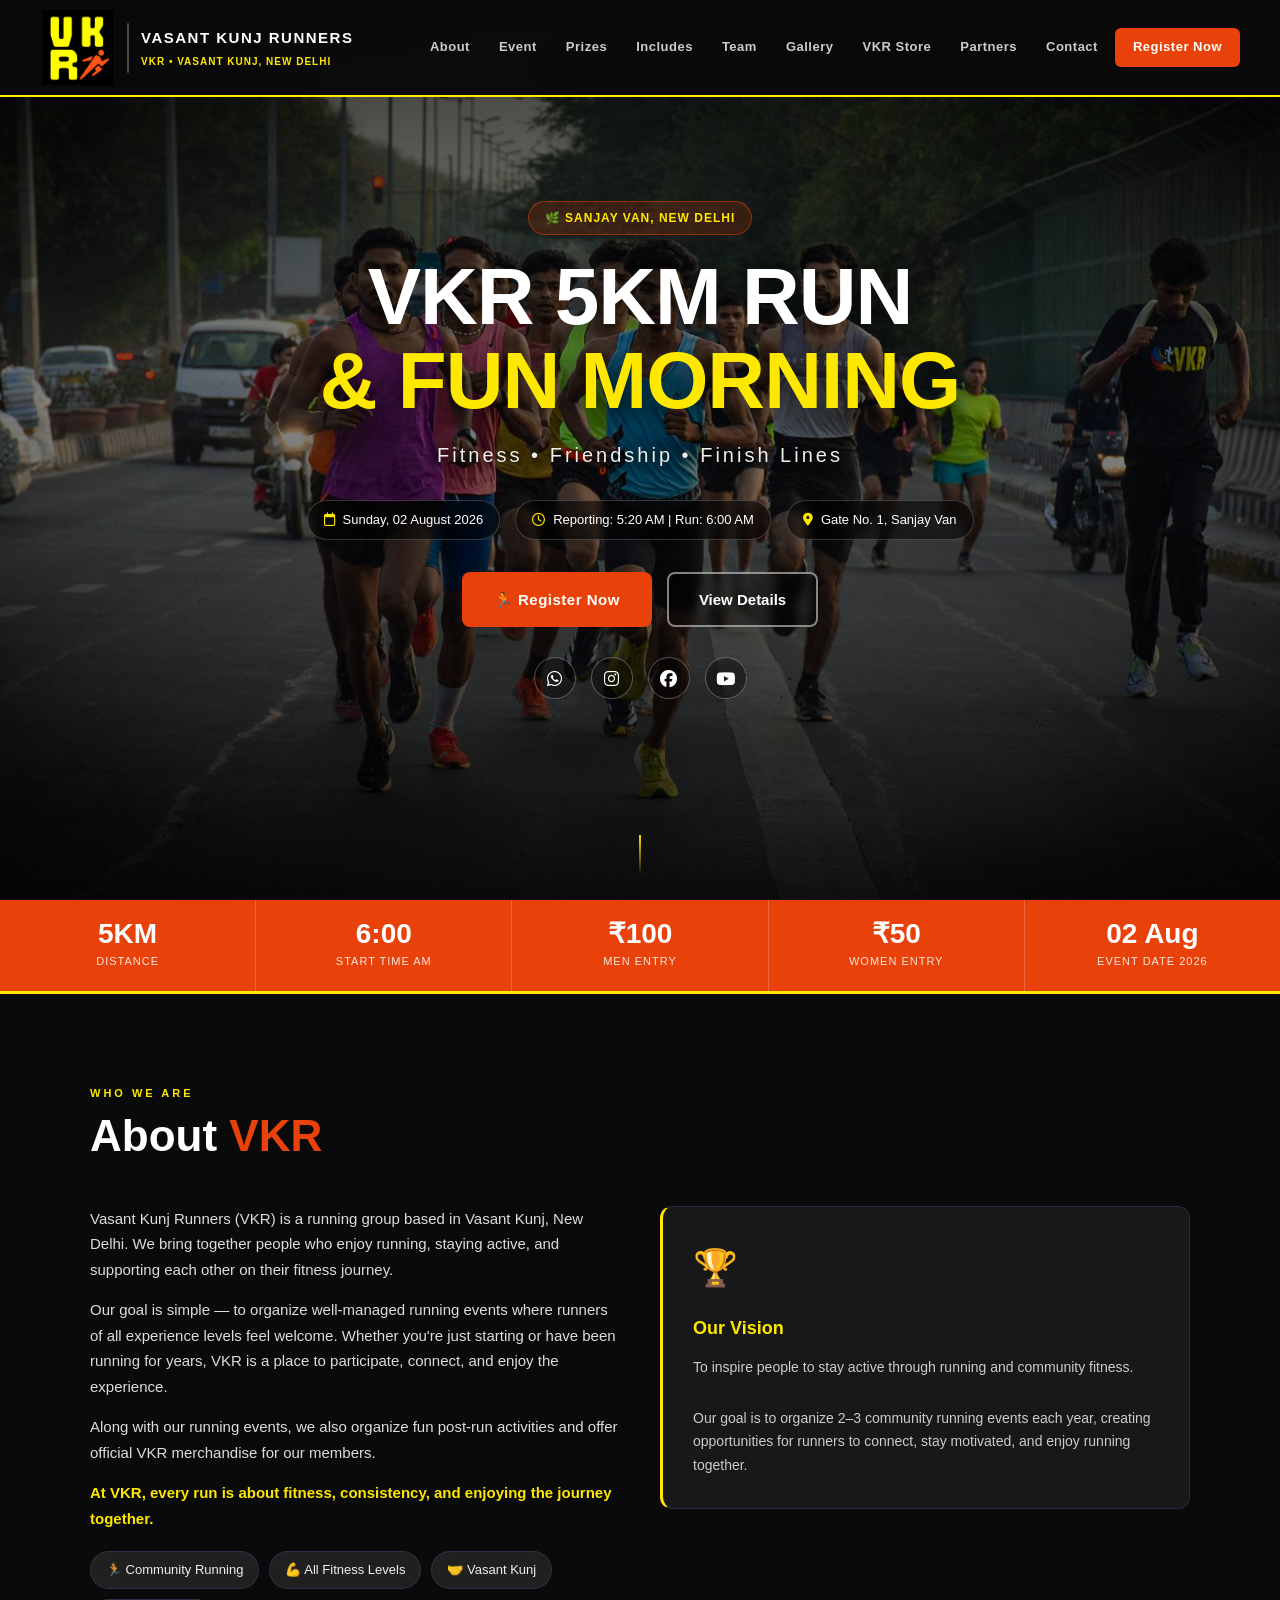
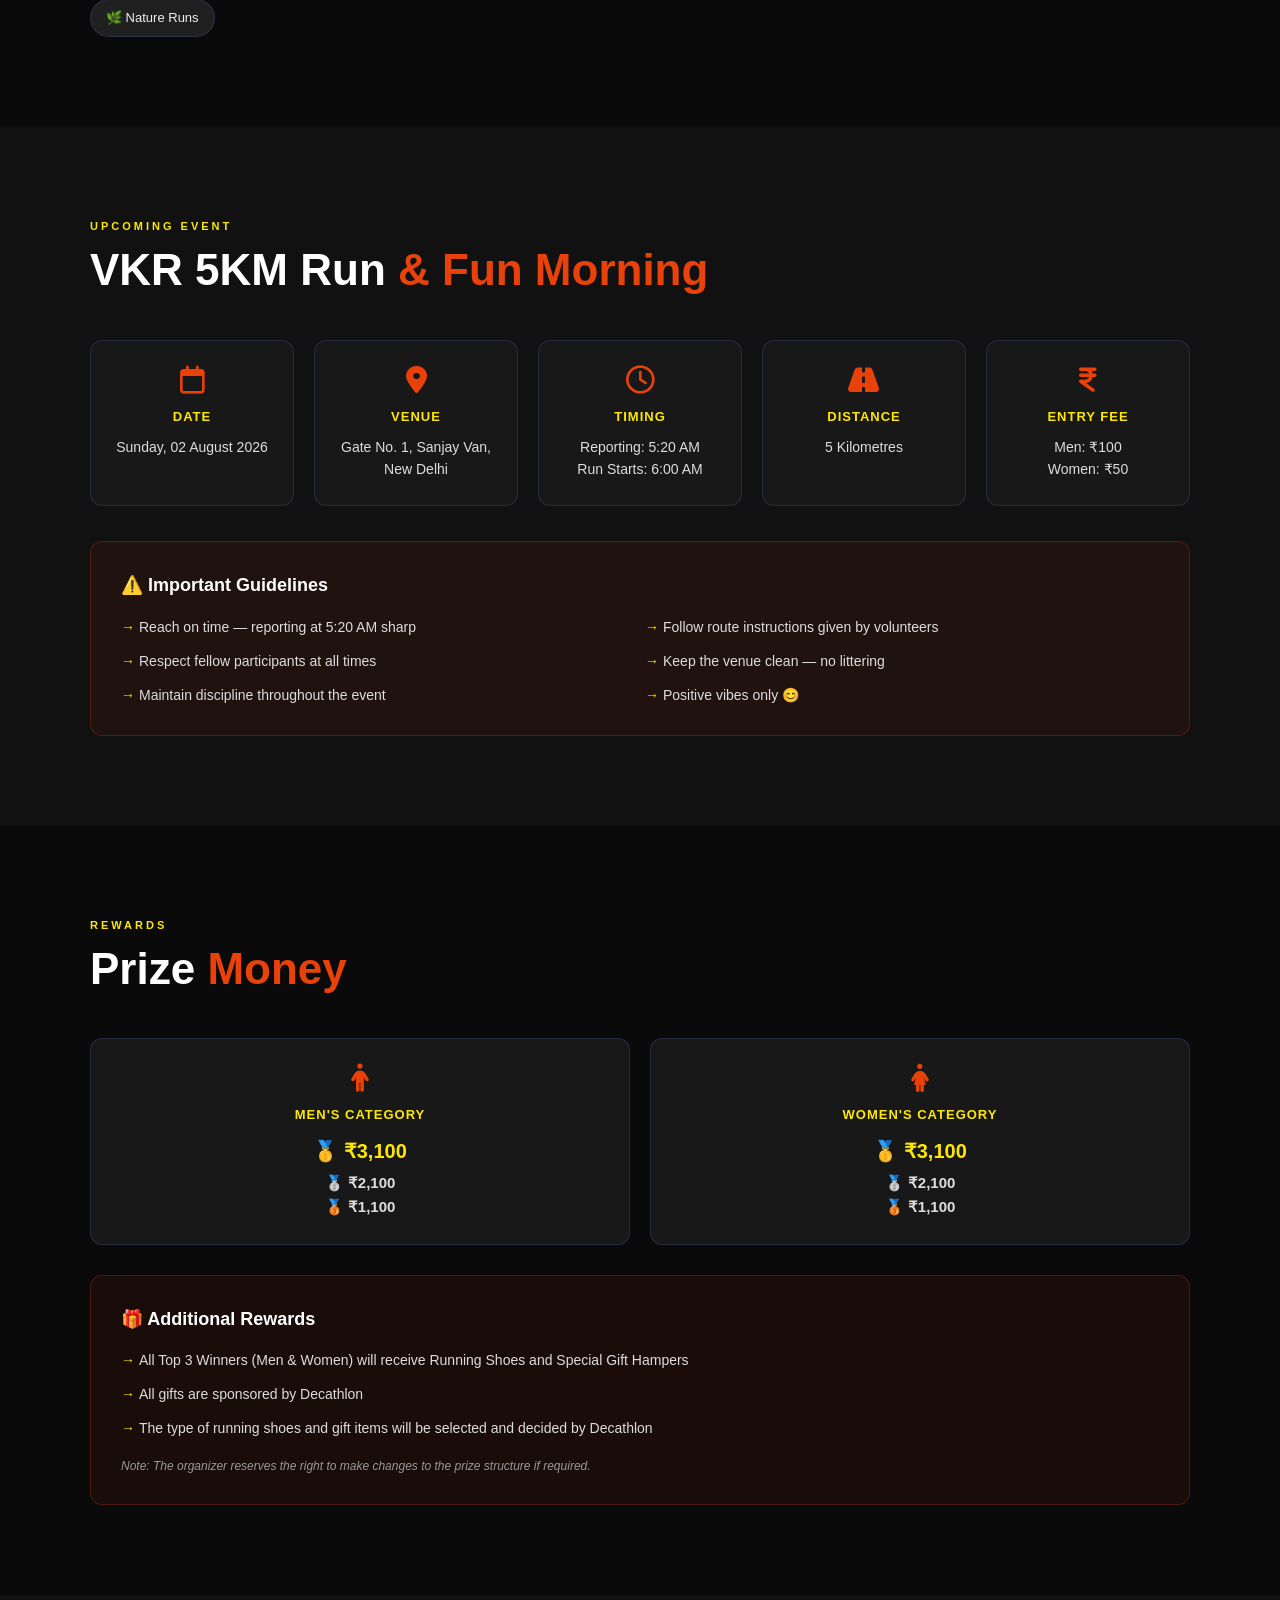
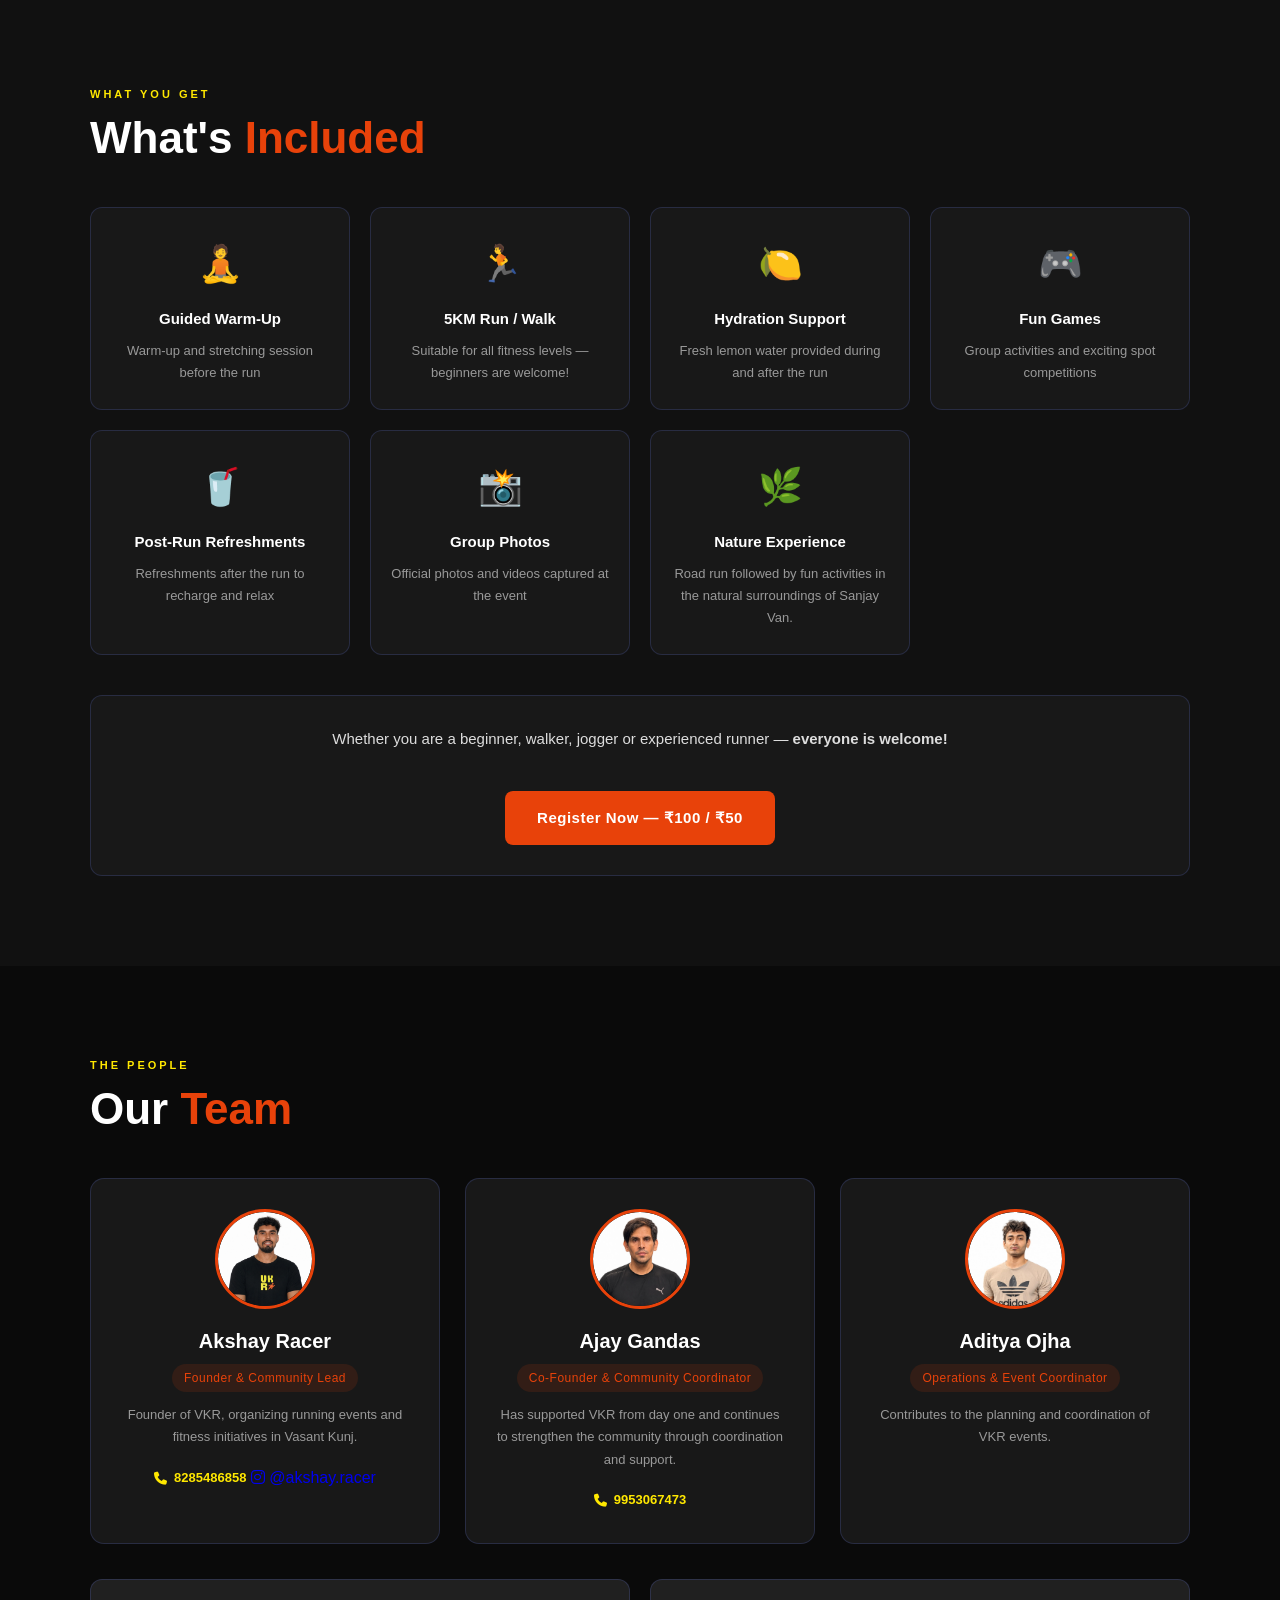
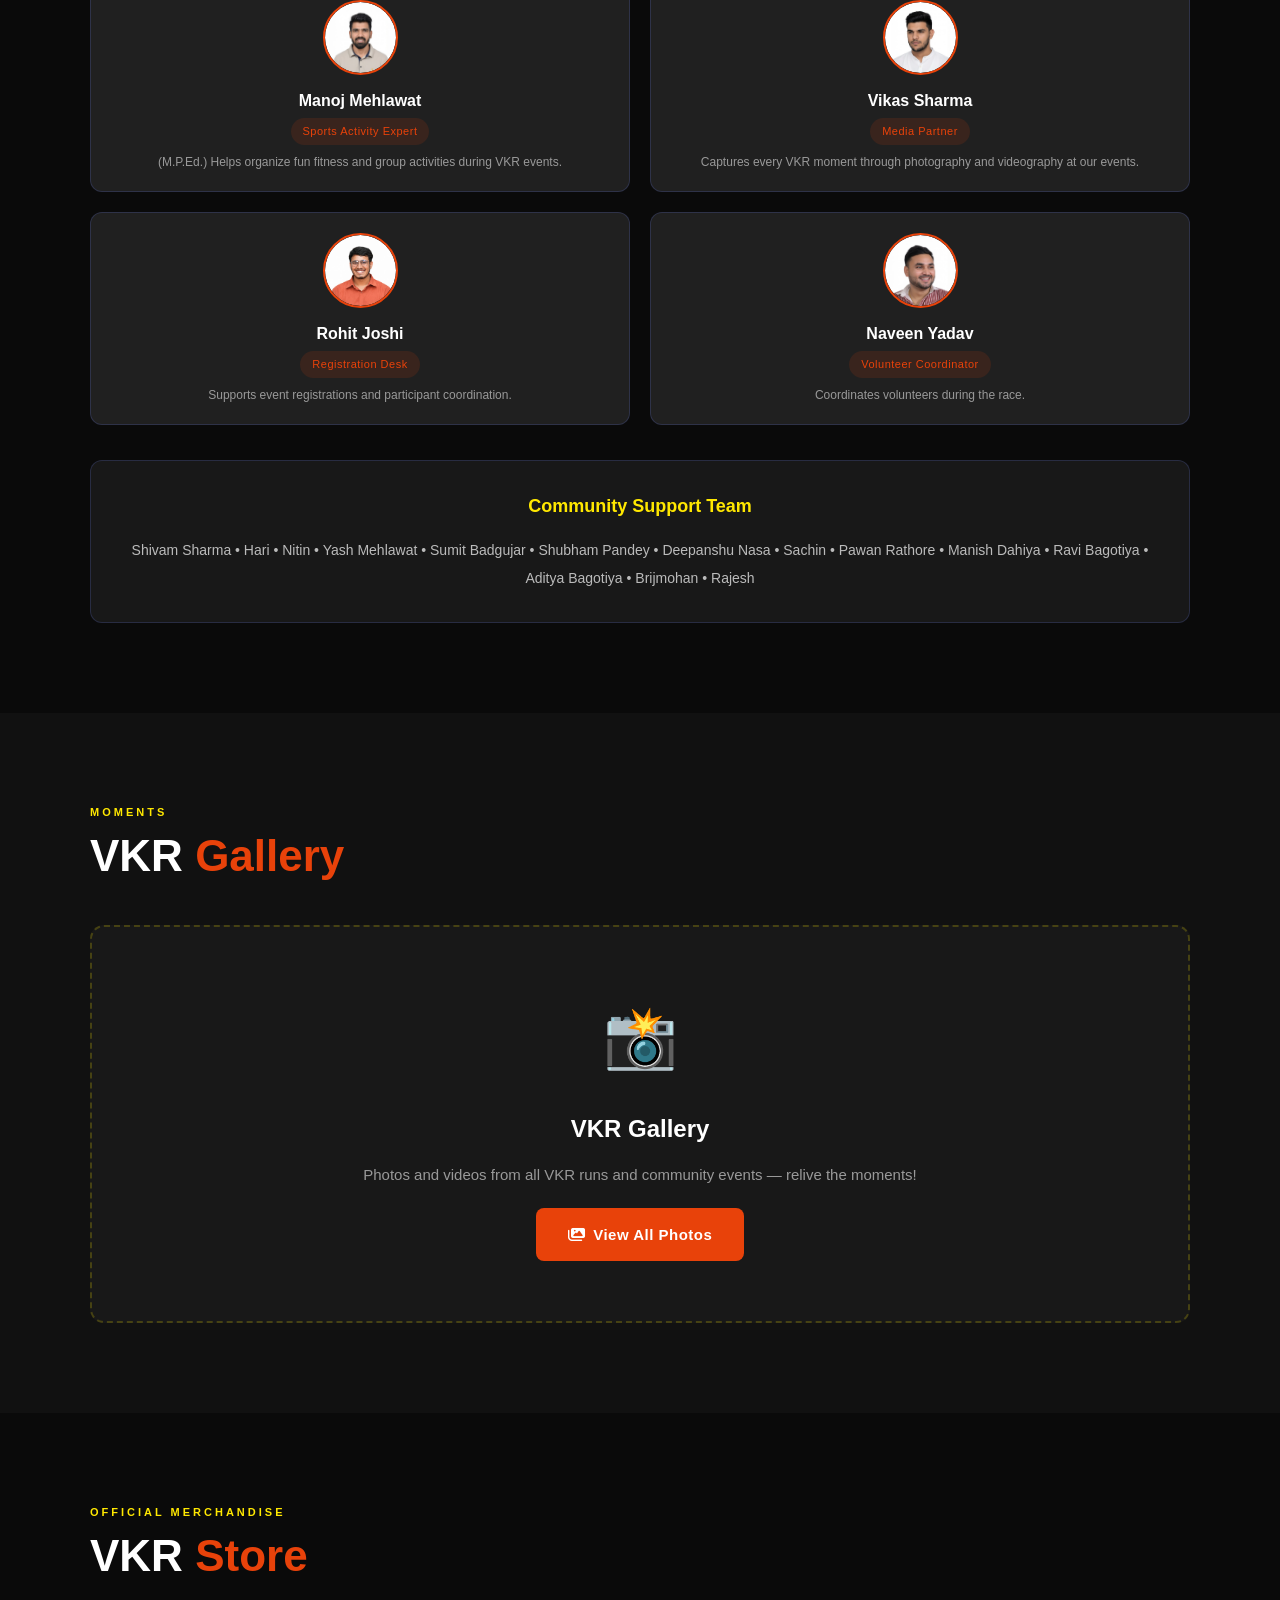
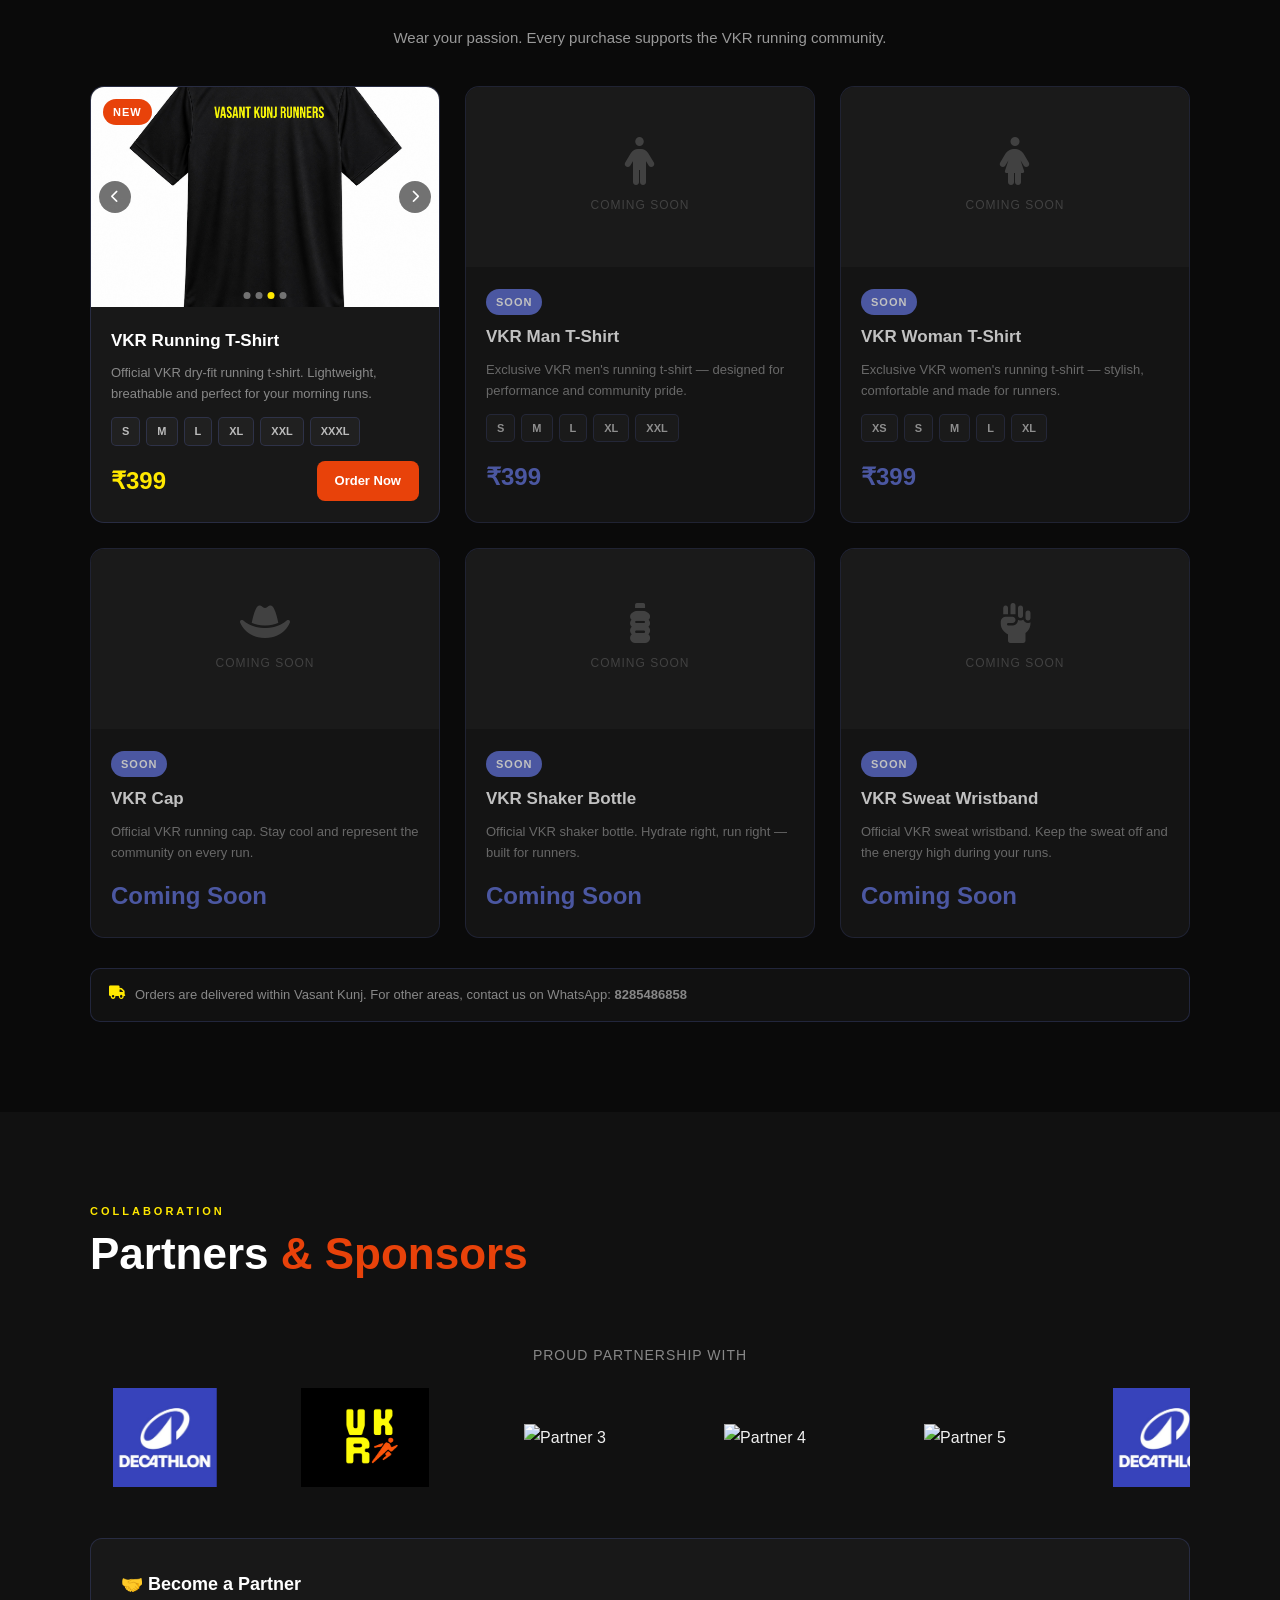
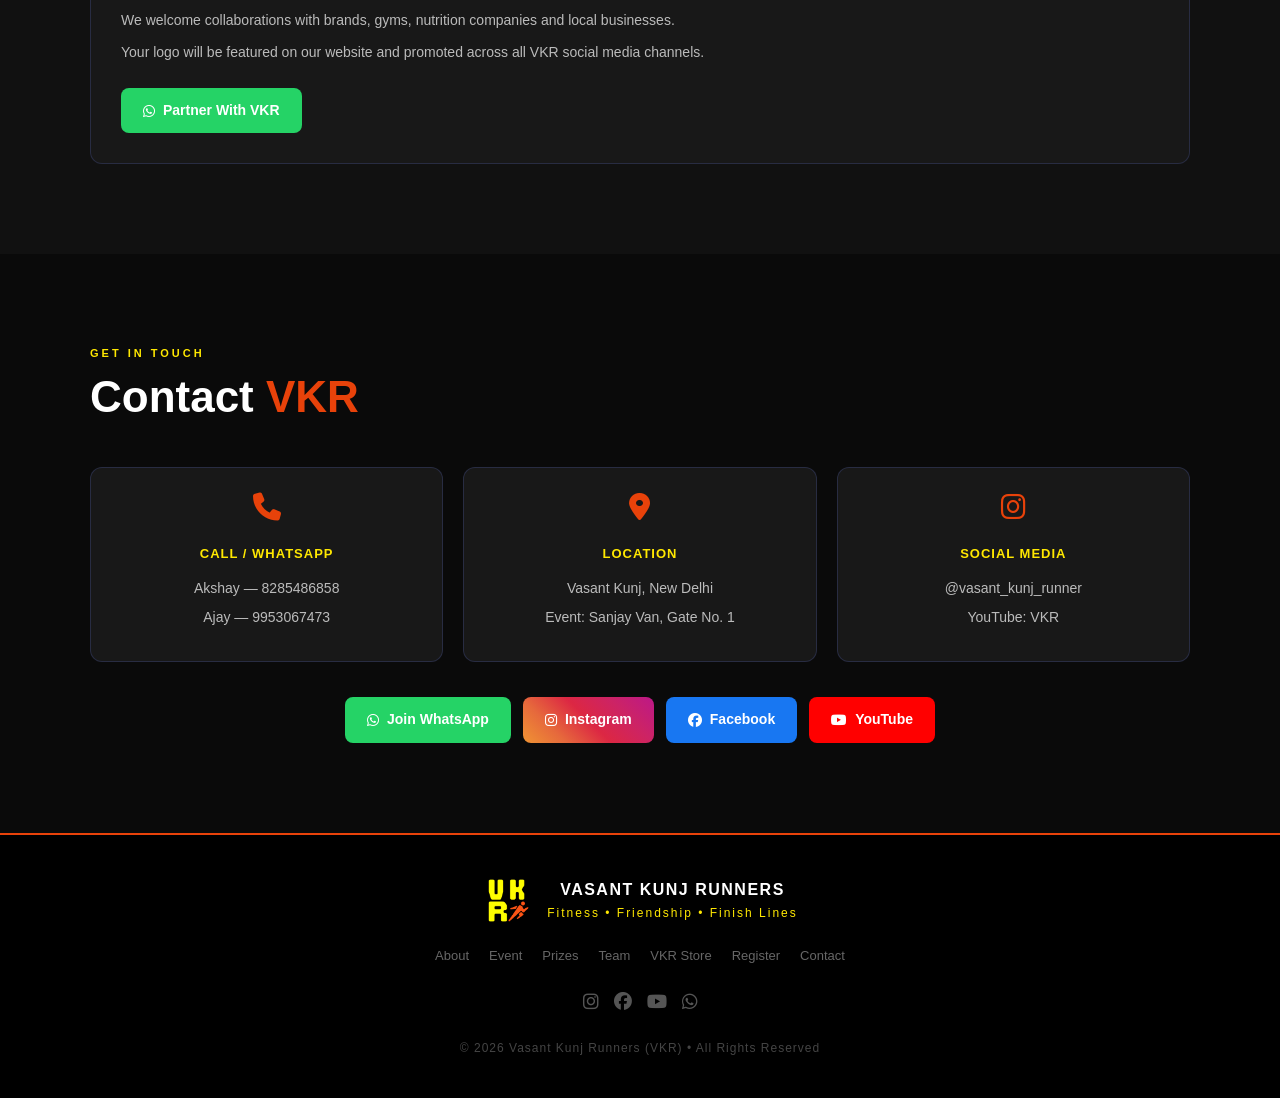
==== index.html @ 4595d57d "Update index.html" ====
<!DOCTYPE html>
<html lang="en">
<head>
<meta charset="UTF-8">
  <meta name="google-site-verification" content="yqXJyx6iaTwusfSPq1sBlTRHW33y-kqVj2RmZ6FhGtM" />
<link rel="icon" href="favicon.ico" type="image/x-icon">
<link rel="shortcut icon" href="favicon.ico" type="image/x-icon">
  <meta name="viewport" content="width=device-width, initial-scale=1.0">
<title>Vasant Kunj Runners — VKR 5K Run & Fun Morning</title>
<link rel="stylesheet" href="style.css">
<link rel="stylesheet" href="https://cdnjs.cloudflare.com/ajax/libs/font-awesome/6.5.1/css/all.min.css">
</head>
<body>

<header id="header">
  <div class="logo-section">
    <img src="vkr_logo.png" alt="VKR Logo">
    <div class="logo-divider"></div><div class="logo-text">
      <span class="logo-main">VASANT KUNJ RUNNERS</span>
      <span class="logo-sub">VKR • VASANT KUNJ, NEW DELHI</span>
    </div>
  </div>
  <nav id="mainNav">
    <a href="#about">About</a>
    <a href="#event">Event</a>
    <a href="#prizes">Prizes</a>
    <a href="#includes">Includes</a>
    <a href="#team">Team</a>
    <a href="#gallery">Gallery</a>
    <a href="#store">VKR Store</a>
    <a href="#partners">Partners</a>
    <a href="#contact">Contact</a>
    <a href="register.html" class="nav-cta">Register Now</a>
  </nav>
  <div class="header-right">
    <a href="#store" class="store-icon-btn" title="VKR Store"><i class="fa-solid fa-bag-shopping"></i></a>
    <button class="hamburger" onclick="toggleMenu()" aria-label="Menu">
      <span></span><span></span><span></span>
    </button>
  </div>
</header>

<section class="hero">
  <div class="hero-slides">
    <div class="slide active" style="background-image:url('banner1.jpg')"></div>
    <div class="slide" style="background-image:url('banner2.jpg')"></div>
    <div class="slide" style="background-image:url('banner3.jpg')"></div>
    <div class="slide" style="background-image:url('banner4.jpg')"></div>
    <div class="slide" style="background-image:url('banner5.jpg')"></div>
    <div class="slide" style="background-image:url('banner6.jpg')"></div>
    <div class="slide" style="background-image:url('banner7.jpg')"></div>
    <div class="slide" style="background-image:url('banner8.jpg')"></div>
    <div class="slide" style="background-image:url('banner9.jpg')"></div>
    <div class="slide" style="background-image:url('banner10.jpg')"></div>
  </div>
  <div class="hero-overlay"></div>
  <div class="hero-content">
    <div class="hero-badge">🌿 SANJAY VAN, NEW DELHI</div>
    <h1>VKR 5KM RUN<br><span class="hero-accent">&amp; FUN MORNING</span></h1>
    <p class="hero-tagline">Fitness &bull; Friendship &bull; Finish Lines</p>
    <div class="hero-meta">
      <div class="meta-item"><i class="fa-regular fa-calendar"></i> Sunday, 02 August 2026</div>
      <div class="meta-item"><i class="fa-regular fa-clock"></i> Reporting: 5:20 AM | Run: 6:00 AM</div>
      <div class="meta-item"><i class="fa-solid fa-location-dot"></i> Gate No. 1, Sanjay Van</div>
    </div>
    <div class="hero-actions">
      <a href="register.html" class="btn-primary">🏃 Register Now</a>
      <a href="#event" class="btn-outline">View Details</a>
    </div>
    <div class="hero-socials">
      <a href="https://chat.whatsapp.com/BrPnQoCk3TuAJwou2jRXqJ" target="_blank"><i class="fa-brands fa-whatsapp"></i></a>
      <a href="https://www.instagram.com/vasant_kunj_runner" target="_blank"><i class="fa-brands fa-instagram"></i></a>
      <a href="https://www.facebook.com/share/1Pc8AXGDj5/" target="_blank"><i class="fa-brands fa-facebook"></i></a>
      <a href="https://youtube.com/@vasantkunjrunnervkr" target="_blank"><i class="fa-brands fa-youtube"></i></a>
    </div>
  </div>
  <div class="hero-scroll"><span></span></div>
</section>

<section class="stats-bar">
  <div class="stat"><span class="stat-num">5KM</span><span class="stat-label">Distance</span></div>
  <div class="stat"><span class="stat-num">6:00</span><span class="stat-label">Start Time AM</span></div>
  <div class="stat"><span class="stat-num">₹100</span><span class="stat-label">Men Entry</span></div>
  <div class="stat"><span class="stat-num">₹50</span><span class="stat-label">Women Entry</span></div>
  <div class="stat"><span class="stat-num">02 Aug</span><span class="stat-label">Event Date 2026</span></div>
</section>

<section id="about" class="section">
  <div class="section-inner">
    <div class="section-label">WHO WE ARE</div>
    <h2 class="section-title">About <span class="red">VKR</span></h2>
    <div class="about-grid">
      <div class="about-text">
        <p>Vasant Kunj Runners (VKR) is a running group based in Vasant Kunj, New Delhi. We bring together people who enjoy running, staying active, and supporting each other on their fitness journey.</p>
        <p>Our goal is simple — to organize well-managed running events where runners of all experience levels feel welcome. Whether you're just starting or have been running for years, VKR is a place to participate, connect, and enjoy the experience.</p>
        <p>Along with our running events, we also organize fun post-run activities and offer official VKR merchandise for our members.</p>
        <p><strong style="color:var(--yellow)">At VKR, every run is about fitness, consistency, and enjoying the journey together.</strong></p>
        <div class="about-tags">
          <span>🏃 Community Running</span>
          <span>💪 All Fitness Levels</span>
          <span>🤝 Vasant Kunj</span>
          <span>🌿 Nature Runs</span>
        </div>
      </div>
      <div class="about-card">
        <div class="about-card-icon">🏆</div>
        <h3>Our Vision</h3>
        <p>To inspire people to stay active through running and community fitness.</p>
        <br>
        <p>Our goal is to organize 2–3 community running events each year, creating opportunities for runners to connect, stay motivated, and enjoy running together.</p>
      </div>
    </div>
  </div>
</section>

<section id="event" class="section section-dark">
  <div class="section-inner">
    <div class="section-label">UPCOMING EVENT</div>
    <h2 class="section-title">VKR 5KM Run <span class="red">&amp; Fun Morning</span></h2>
    <div class="event-grid">
      <div class="event-detail-card"><i class="fa-regular fa-calendar red-icon"></i><h4>Date</h4><p>Sunday, 02 August 2026</p></div>
      <div class="event-detail-card"><i class="fa-solid fa-location-dot red-icon"></i><h4>Venue</h4><p>Gate No. 1, Sanjay Van, New Delhi</p></div>
      <div class="event-detail-card"><i class="fa-regular fa-clock red-icon"></i><h4>Timing</h4><p>Reporting: 5:20 AM<br>Run Starts: 6:00 AM</p></div>
      <div class="event-detail-card"><i class="fa-solid fa-road red-icon"></i><h4>Distance</h4><p>5 Kilometres</p></div>
      <div class="event-detail-card"><i class="fa-solid fa-indian-rupee-sign red-icon"></i><h4>Entry Fee</h4><p>Men: ₹100<br>Women: ₹50</p></div>
    </div>
    <div class="guidelines-box">
      <h3>⚠️ Important Guidelines</h3>
      <ul>
        <li>Reach on time — reporting at 5:20 AM sharp</li>
        <li>Follow route instructions given by volunteers</li>
        <li>Respect fellow participants at all times</li>
        <li>Keep the venue clean — no littering</li>
        <li>Maintain discipline throughout the event</li>
        <li>Positive vibes only 😊</li>
      </ul>
    </div>
  </div>
</section>

<!-- PRIZE MONEY -->
<section id="prizes" class="section">
  <div class="section-inner">
    <div class="section-label">REWARDS</div>
    <h2 class="section-title">Prize <span class="red">Money</span></h2>

    <div class="event-grid" style="grid-template-columns:1fr 1fr;margin-bottom:30px;">
      <div class="event-detail-card">
        <i class="fa-solid fa-person red-icon"></i>
        <h4>Men's Category</h4>
        <p style="font-size:20px;font-weight:900;color:var(--yellow);margin:8px 0 4px;">🥇 ₹3,100</p>
        <p style="font-size:15px;font-weight:700;color:#ddd;">🥈 ₹2,100</p>
        <p style="font-size:15px;font-weight:700;color:#ddd;">🥉 ₹1,100</p>
      </div>
      <div class="event-detail-card">
        <i class="fa-solid fa-person-dress red-icon"></i>
        <h4>Women's Category</h4>
        <p style="font-size:20px;font-weight:900;color:var(--yellow);margin:8px 0 4px;">🥇 ₹3,100</p>
        <p style="font-size:15px;font-weight:700;color:#ddd;">🥈 ₹2,100</p>
        <p style="font-size:15px;font-weight:700;color:#ddd;">🥉 ₹1,100</p>
      </div>
    </div>

    <div class="guidelines-box">
      <h3>🎁 Additional Rewards</h3>
      <ul style="grid-template-columns:1fr;">
        <li>All Top 3 Winners (Men &amp; Women) will receive Running Shoes and Special Gift Hampers</li>
        <li>All gifts are sponsored by Decathlon</li>
        <li>The type of running shoes and gift items will be selected and decided by Decathlon</li>
      </ul>
      <p style="color:#999;font-size:12px;margin-top:15px;font-style:italic;">Note: The organizer reserves the right to make changes to the prize structure if required.</p>
    </div>
  </div>
</section>

<section id="includes" class="section section-dark">
  <div class="section-inner">
    <div class="section-label">WHAT YOU GET</div>
    <h2 class="section-title">What's <span class="red">Included</span></h2>
    <div class="includes-grid">
      <div class="include-card"><div class="include-icon">🧘</div><h4>Guided Warm-Up</h4><p>Warm-up and stretching session before the run</p></div>
      <div class="include-card"><div class="include-icon">🏃</div><h4>5KM Run / Walk</h4><p>Suitable for all fitness levels — beginners are welcome!</p></div>
      <div class="include-card"><div class="include-icon">🍋</div><h4>Hydration Support</h4><p>Fresh lemon water provided during and after the run</p></div>
      <div class="include-card"><div class="include-icon">🎮</div><h4>Fun Games</h4><p>Group activities and exciting spot competitions</p></div>
      <div class="include-card"><div class="include-icon">🥤</div><h4>Post-Run Refreshments</h4><p>Refreshments after the run to recharge and relax</p></div>
      <div class="include-card"><div class="include-icon">📸</div><h4>Group Photos</h4><p>Official photos and videos captured at the event</p></div>
      <div class="include-card"><div class="include-icon">🌿</div><h4>Nature Experience</h4><p>Road run followed by fun activities in the natural surroundings of Sanjay Van.</p></div>
    </div>
    <div class="includes-cta">
      <p>Whether you are a beginner, walker, jogger or experienced runner — <strong>everyone is welcome!</strong></p>
      <a href="register.html" class="btn-primary" style="margin-top:20px;display:inline-flex;">Register Now — ₹100 / ₹50</a>
    </div>
  </div>
</section>

<section id="team" class="section">
  <div class="section-inner">
    <div class="section-label">THE PEOPLE</div>
    <h2 class="section-title">Our <span class="red">Team</span></h2>
    <div class="team-grid">

      <!-- AKSHAY - Instagram added -->
      <div class="team-card">
        <div class="team-avatar-wrap">
          <img src="akshay.jpg" alt="Akshay Racer" class="team-photo" onerror="this.style.display='none';this.nextElementSibling.style.display='flex'">
          <div class="team-avatar" style="display:none">AR</div>
        </div>
        <h3>Akshay Racer</h3>
        <span class="team-role">Founder &amp; Community Lead</span>
        <p>Founder of VKR, organizing running events and fitness initiatives in Vasant Kunj.</p>
        <a href="tel:8285486858" class="team-contact"><i class="fa-solid fa-phone"></i> 8285486858</a>
        <a href="https://www.instagram.com/akshay.racer?igsh=MTlwZHcxNzdsMjhxcw==" target="_blank" class="team-insta"><i class="fa-brands fa-instagram"></i> @akshay.racer</a>
      </div>

      <div class="team-card">
        <div class="team-avatar-wrap">
          <img src="ajay.jpg" alt="Ajay Gandas" class="team-photo" onerror="this.style.display='none';this.nextElementSibling.style.display='flex'">
          <div class="team-avatar" style="display:none">AG</div>
        </div>
        <h3>Ajay Gandas</h3>
        <span class="team-role">Co-Founder &amp; Community Coordinator</span>
        <p>Has supported VKR from day one and continues to strengthen the community through coordination and support.</p>
        <a href="tel:9953067473" class="team-contact"><i class="fa-solid fa-phone"></i> 9953067473</a>
      </div>

      <div class="team-card">
        <div class="team-avatar-wrap">
          <img src="aditya.jpg" alt="Aditya Ojha" class="team-photo" onerror="this.style.display='none';this.nextElementSibling.style.display='flex'">
          <div class="team-avatar" style="display:none">AO</div>
        </div>
        <h3>Aditya Ojha</h3>
        <span class="team-role">Operations &amp; Event Coordinator</span>
        <p>Contributes to the planning and coordination of VKR events.</p>
      </div>

    </div>

    <div class="support-team-grid">
      <div class="support-card">
        <div class="support-avatar-wrap">
          <img src="manoj.jpg" alt="Manoj Mehlawat" class="team-photo" onerror="this.style.display='none';this.nextElementSibling.style.display='flex'">
          <div class="team-avatar" style="display:none">MM</div>
        </div>
        <h4>Manoj Mehlawat</h4>
        <span class="team-role">Sports Activity Expert</span>
        <p>(M.P.Ed.) Helps organize fun fitness and group activities during VKR events.</p>
      </div>
      <div class="support-card">
        <div class="support-avatar-wrap">
          <img src="vikas.jpg" alt="Vikas Sharma" class="team-photo" onerror="this.style.display='none';this.nextElementSibling.style.display='flex'">
          <div class="team-avatar" style="display:none">VS</div>
        </div>
        <h4>Vikas Sharma</h4>
        <span class="team-role">Media Partner</span>
        <p>Captures every VKR moment through photography and videography at our events.</p>
      </div>
      <div class="support-card">
        <div class="support-avatar-wrap">
          <img src="rohit.jpg" alt="Rohit Joshi" class="team-photo" onerror="this.style.display='none';this.nextElementSibling.style.display='flex'">
          <div class="team-avatar" style="display:none">RJ</div>
        </div>
        <h4>Rohit Joshi</h4>
        <span class="team-role">Registration Desk</span>
        <p>Supports event registrations and participant coordination.</p>
      </div>
      <div class="support-card">
        <div class="support-avatar-wrap">
          <img src="naveen.jpg" alt="Naveen Yadav" class="team-photo" onerror="this.style.display='none';this.nextElementSibling.style.display='flex'">
          <div class="team-avatar" style="display:none">NY</div>
        </div>
        <h4>Naveen Yadav</h4>
        <span class="team-role">Volunteer Coordinator</span>
        <p>Coordinates volunteers during the race.</p>
      </div>
    </div>

    <div class="support-section">
      <h3>Community Support Team</h3>
      <div class="support-names">
        Shivam Sharma &bull; Hari &bull; Nitin &bull; Yash Mehlawat &bull; Sumit Badgujar &bull; Shubham Pandey &bull; Deepanshu Nasa &bull; Sachin &bull; Pawan Rathore &bull; Manish Dahiya &bull; Ravi Bagotiya &bull; Aditya Bagotiya &bull; Brijmohan &bull; Rajesh
      </div>
    </div>
  </div>
</section>

<section id="gallery" class="section section-dark">
  <div class="section-inner">
    <div class="section-label">MOMENTS</div>
    <h2 class="section-title">VKR <span class="red">Gallery</span></h2>
    <div class="gallery-coming">
      <div class="gallery-icon">📸</div>
      <h3>VKR Gallery</h3>
      <p>Photos and videos from all VKR runs and community events — relive the moments!</p>
      <a href="gallery.html" class="btn-primary" style="margin-top:20px;display:inline-flex;align-items:center;gap:8px;">
        <i class="fa-solid fa-images"></i> View All Photos
      </a>
    </div>
  </div>
</section>

<!-- VKR STORE - Updated with Man & Woman T-Shirt -->
<section id="store" class="section">
  <div class="section-inner">
    <div class="section-label">OFFICIAL MERCHANDISE</div>
    <h2 class="section-title">VKR <span class="red">Store</span></h2>
    <p class="store-sub">Wear your passion. Every purchase supports the VKR running community.</p>
    <div class="store-grid">

      <!-- Current T-Shirt -->
      <div class="product-card">
        <div class="product-img-wrap">
          <div class="tshirt-slider" id="tshirtSlider">
            <div class="tslide active"><img src="tshirt1.jpg" alt="VKR T-Shirt Front" onerror="this.parentElement.style.display='none'"></div>
            <div class="tslide"><img src="tshirt2.jpg" alt="VKR T-Shirt Back" onerror="this.parentElement.style.display='none'"></div>
            <div class="tslide"><img src="tshirt3.jpg" alt="VKR T-Shirt 3" onerror="this.parentElement.style.display='none'"></div>
            <div class="tslide"><img src="tshirt4.jpg" alt="VKR T-Shirt 4" onerror="this.parentElement.style.display='none'"></div>
          </div>
          <button class="tslider-btn tslider-prev" onclick="tSlide(-1)"><i class="fa-solid fa-chevron-left"></i></button>
          <button class="tslider-btn tslider-next" onclick="tSlide(1)"><i class="fa-solid fa-chevron-right"></i></button>
          <div class="tslider-dots">
            <span class="tdot active" onclick="tGoTo(0)"></span>
            <span class="tdot" onclick="tGoTo(1)"></span>
            <span class="tdot" onclick="tGoTo(2)"></span>
            <span class="tdot" onclick="tGoTo(3)"></span>
          </div>
          <div class="product-badge">NEW</div>
        </div>
        <div class="product-info">
          <h3>VKR Running T-Shirt</h3>
          <p class="product-desc">Official VKR dry-fit running t-shirt. Lightweight, breathable and perfect for your morning runs.</p>
          <div class="product-sizes"><span>S</span><span>M</span><span>L</span><span>XL</span><span>XXL</span><span>XXXL</span></div>
          <div class="product-footer">
            <span class="product-price">₹399</span>
            <a href="order.html" class="btn-order">Order Now</a>
          </div>
        </div>
      </div>

      <!-- VKR MAN T-SHIRT -->
      <div class="product-coming">
        <div class="coming-placeholder"><i class="fa-solid fa-person" style="font-size:48px;color:#555;"></i><span>COMING SOON</span></div>
        <div class="product-info">
          <div class="product-badge" style="position:relative;top:0;left:0;display:inline-block;margin-bottom:8px;">SOON</div>
          <h3>VKR Man T-Shirt</h3>
          <p class="product-desc">Exclusive VKR men's running t-shirt — designed for performance and community pride.</p>
          <div class="product-sizes"><span>S</span><span>M</span><span>L</span><span>XL</span><span>XXL</span></div>
          <div class="product-footer"><span class="product-price" style="color:var(--blue)">₹399</span></div>
        </div>
      </div>

      <!-- VKR WOMAN T-SHIRT -->
      <div class="product-coming">
        <div class="coming-placeholder"><i class="fa-solid fa-person-dress" style="font-size:48px;color:#555;"></i><span>COMING SOON</span></div>
        <div class="product-info">
          <div class="product-badge" style="position:relative;top:0;left:0;display:inline-block;margin-bottom:8px;">SOON</div>
          <h3>VKR Woman T-Shirt</h3>
          <p class="product-desc">Exclusive VKR women's running t-shirt — stylish, comfortable and made for runners.</p>
          <div class="product-sizes"><span>XS</span><span>S</span><span>M</span><span>L</span><span>XL</span></div>
          <div class="product-footer"><span class="product-price" style="color:var(--blue)">₹399</span></div>
        </div>
      </div>

      <!-- VKR CAP -->
      <div class="product-coming">
        <div class="coming-placeholder"><i class="fa-solid fa-hat-cowboy"></i><span>COMING SOON</span></div>
        <div class="product-info">
          <div class="product-badge" style="position:relative;top:0;left:0;display:inline-block;margin-bottom:8px;">SOON</div>
          <h3>VKR Cap</h3>
          <p class="product-desc">Official VKR running cap. Stay cool and represent the community on every run.</p>
          <div class="product-footer"><span class="product-price" style="color:var(--blue)">Coming Soon</span></div>
        </div>
      </div>

      <!-- SHAKER -->
      <div class="product-coming">
        <div class="coming-placeholder"><i class="fa-solid fa-bottle-water"></i><span>COMING SOON</span></div>
        <div class="product-info">
          <div class="product-badge" style="position:relative;top:0;left:0;display:inline-block;margin-bottom:8px;">SOON</div>
          <h3>VKR Shaker Bottle</h3>
          <p class="product-desc">Official VKR shaker bottle. Hydrate right, run right — built for runners.</p>
          <div class="product-footer"><span class="product-price" style="color:var(--blue)">Coming Soon</span></div>
        </div>
      </div>

      <!-- WRISTBAND -->
      <div class="product-coming">
        <div class="coming-placeholder"><i class="fa-solid fa-hand-fist"></i><span>COMING SOON</span></div>
        <div class="product-info">
          <div class="product-badge" style="position:relative;top:0;left:0;display:inline-block;margin-bottom:8px;">SOON</div>
          <h3>VKR Sweat Wristband</h3>
          <p class="product-desc">Official VKR sweat wristband. Keep the sweat off and the energy high during your runs.</p>
          <div class="product-footer"><span class="product-price" style="color:var(--blue)">Coming Soon</span></div>
        </div>
      </div>

    </div>
    <div class="store-note">
      <i class="fa-solid fa-truck"></i>
      <span>Orders are delivered within Vasant Kunj. For other areas, contact us on WhatsApp: <strong>8285486858</strong></span>
    </div>
  </div>
</section>

<!-- PARTNERS - Sponsor Slider added -->
<section id="partners" class="section section-dark">
  <div class="section-inner">
    <div class="section-label">COLLABORATION</div>
    <h2 class="section-title">Partners <span class="red">&amp; Sponsors</span></h2>

    <!-- SPONSOR LOGO SLIDER -->
    <div class="sponsor-slider-wrap">
      <p class="sponsor-title">Proud Partnership With</p>
      <div class="sponsor-track">
        <div class="sponsor-item"><img src="partner1.jpg" alt="Partner 1"></div>
        <div class="sponsor-item"><img src="partner2.jpg" alt="Partner 2"></div>
        <div class="sponsor-item"><img src="partner3.jpg" alt="Partner 3"></div>
        <div class="sponsor-item"><img src="partner4.jpg" alt="Partner 4"></div>
        <div class="sponsor-item"><img src="partner5.jpg" alt="Partner 5"></div>
        <!-- Duplicate set for seamless infinite loop -->
        <div class="sponsor-item"><img src="partner1.jpg" alt="Partner 1"></div>
        <div class="sponsor-item"><img src="partner2.jpg" alt="Partner 2"></div>
        <div class="sponsor-item"><img src="partner3.jpg" alt="Partner 3"></div>
        <div class="sponsor-item"><img src="partner4.jpg" alt="Partner 4"></div>
        <div class="sponsor-item"><img src="partner5.jpg" alt="Partner 5"></div>
      </div>
    </div>

    <div class="partners-grid" style="grid-template-columns:1fr;margin-top:30px;">
      <div class="partner-info-card">
        <h3>🤝 Become a Partner</h3>
        <p>We welcome collaborations with brands, gyms, nutrition companies and local businesses.</p>
        <p style="margin-top:8px;">Your logo will be featured on our website and promoted across all VKR social media channels.</p>
        <a href="https://wa.me/918285486858" target="_blank" class="btn-partner">
          <i class="fa-brands fa-whatsapp"></i> Partner With VKR
        </a>
      </div>
    </div>
  </div>
</section>

<section id="contact" class="section">
  <div class="section-inner">
    <div class="section-label">GET IN TOUCH</div>
    <h2 class="section-title">Contact <span class="red">VKR</span></h2>
    <div class="contact-grid">
      <div class="contact-card">
        <i class="fa-solid fa-phone red-icon"></i>
        <h4>Call / WhatsApp</h4>
        <a href="tel:8285486858">Akshay — 8285486858</a>
        <a href="tel:9953067473">Ajay — 9953067473</a>
      </div>
      <div class="contact-card">
        <i class="fa-solid fa-location-dot red-icon"></i>
        <h4>Location</h4>
        <p>Vasant Kunj, New Delhi</p>
        <p>Event: Sanjay Van, Gate No. 1</p>
      </div>
      <div class="contact-card">
        <i class="fa-brands fa-instagram red-icon"></i>
        <h4>Social Media</h4>
        <a href="https://www.instagram.com/vasant_kunj_runner" target="_blank">@vasant_kunj_runner</a>
        <a href="https://youtube.com/@vasantkunjrunnervkr" target="_blank">YouTube: VKR</a>
      </div>
    </div>
    <div class="social-row">
      <a href="https://chat.whatsapp.com/BrPnQoCk3TuAJwou2jRXqJ" target="_blank" class="social-btn whatsapp"><i class="fa-brands fa-whatsapp"></i> Join WhatsApp</a>
      <a href="https://www.instagram.com/vasant_kunj_runner" target="_blank" class="social-btn instagram"><i class="fa-brands fa-instagram"></i> Instagram</a>
      <a href="https://www.facebook.com/share/1Pc8AXGDj5/" target="_blank" class="social-btn facebook"><i class="fa-brands fa-facebook"></i> Facebook</a>
      <a href="https://youtube.com/@vasantkunjrunnervkr" target="_blank" class="social-btn youtube"><i class="fa-brands fa-youtube"></i> YouTube</a>
    </div>
  </div>
</section>

<footer>
  <div class="footer-inner">
    <div class="footer-logo">
      <img src="vkr_logo.png" alt="VKR">
      <div>
        <span class="footer-name">VASANT KUNJ RUNNERS</span>
        <span class="footer-tag">Fitness • Friendship • Finish Lines</span>
      </div>
    </div>
    <div class="footer-links">
      <a href="#about">About</a>
      <a href="#event">Event</a>
      <a href="#prizes">Prizes</a>
      <a href="#team">Team</a>
      <a href="#store">VKR Store</a>
      <a href="register.html">Register</a>
      <a href="#contact">Contact</a>
    </div>
    <div class="footer-socials">
      <a href="https://www.instagram.com/vasant_kunj_runner" target="_blank"><i class="fa-brands fa-instagram"></i></a>
      <a href="https://www.facebook.com/share/1Pc8AXGDj5/" target="_blank"><i class="fa-brands fa-facebook"></i></a>
      <a href="https://youtube.com/@vasantkunjrunnervkr" target="_blank"><i class="fa-brands fa-youtube"></i></a>
      <a href="https://chat.whatsapp.com/BrPnQoCk3TuAJwou2jRXqJ" target="_blank"><i class="fa-brands fa-whatsapp"></i></a>
    </div>
    <p class="footer-copy">© 2026 Vasant Kunj Runners (VKR) • All Rights Reserved</p>
  </div>
</footer>

<script src="script.js"></script>
<script>
var tCurrent = 0;
function tGoTo(n){
  var slides = document.querySelectorAll('.tslide');
  var dots = document.querySelectorAll('.tdot');
  if(!slides.length) return;
  slides[tCurrent].classList.remove('active');
  if(dots[tCurrent]) dots[tCurrent].classList.remove('active');
  tCurrent = (n + slides.length) % slides.length;
  slides[tCurrent].classList.add('active');
  if(dots[tCurrent]) dots[tCurrent].classList.add('active');
}
function tSlide(dir){ tGoTo(tCurrent + dir); }
setInterval(function(){ tSlide(1); }, 2500);
</script>
</body>
</html>
---- style.css ----
/* ===========================
   RESET & BASE
=========================== */
*, *::before, *::after { margin:0; padding:0; box-sizing:border-box; }
html { scroll-behavior:smooth; font-size:16px; }
body { background:#0a0a0a; color:#f0f0f0; font-family:'Segoe UI',Arial,sans-serif; line-height:1.7; }
a { text-decoration:none; }
img { max-width:100%; }

/* ===========================
   COLOURS — VKR Yellow + Orange + Periwinkle
=========================== */
:root {
  --yellow:   #FFE800;
  --yellow-dark: #d4c000;
  --orange:   #E8420A;
  --orange-dark: #c03508;
  --blue:     #6272D4;
  --blue-dark: #4a5ab8;
  --blue-glow: rgba(98,114,212,0.18);
  --black:    #0a0a0a;
  --dark:     #111111;
  --dark2:    #181818;
  --dark3:    #202020;
  --border:   rgba(98,114,212,0.22);
  --text:     #f0f0f0;
  --muted:    #999;
  /* legacy alias */
  --red:      #E8420A;
  --red-dark: #c03508;
  --red-glow: rgba(232,66,10,0.15);
  --primary:  #6272D4;
  --accent:   #FFE800;
}

/* ===========================
   HEADER
=========================== */
header {
  position:fixed; top:0; left:0; width:100%; z-index:1000;
  background:rgba(10,10,10,0.97);
  backdrop-filter:blur(14px);
  border-bottom:2px solid var(--yellow);
  display:flex; align-items:center; justify-content:space-between;
  padding:10px 40px;
  transition:all .3s;
}
header.scrolled { padding:8px 40px; }

.logo-section { display:flex; align-items:center; gap:0; }
.logo-section img { width:75px; height:75px; object-fit:contain; }
.logo-divider {
  width:2px; height:50px;
  background:rgba(255,255,255,0.25);
  margin:0 12px;
  border-radius:2px;
}
.logo-text { display:flex; flex-direction:column; }
.logo-main { font-size:15px; font-weight:900; letter-spacing:1.5px; color:#fff; white-space:nowrap; }
.logo-sub  { font-size:10px; color:var(--yellow); letter-spacing:1px; font-weight:600; white-space:nowrap; margin-top:2px; }

nav { display:flex; align-items:center; gap:5px; }
nav a { color:#ccc; font-size:13px; font-weight:600; letter-spacing:.5px; padding:7px 12px; border-radius:6px; transition:all .2s; }
nav a:hover { color:#fff; background:rgba(98,114,212,0.15); }
.nav-cta { background:var(--orange) !important; color:#fff !important; padding:8px 18px !important; border-radius:6px !important; font-weight:800 !important; }
.nav-cta:hover { background:var(--orange-dark) !important; transform:translateY(-1px); }

.header-right { display:none; align-items:center; gap:12px; }
.store-icon-btn {
  display:flex; align-items:center; justify-content:center;
  width:38px; height:38px; border-radius:50%;
  background:var(--orange); color:#fff;
  font-size:16px; transition:.2s;
  border:2px solid var(--yellow);
}
.store-icon-btn:hover { background:var(--orange-dark); transform:translateY(-1px); }

.hamburger { display:none; flex-direction:column; gap:5px; background:none; border:none; cursor:pointer; padding:5px; }
.hamburger span { display:block; width:24px; height:2px; background:#fff; border-radius:2px; transition:.3s; }

/* ===========================
   HERO
=========================== */
.hero {
  position:relative; width:100%; height:100vh; min-height:500px;
  overflow:hidden; display:flex; align-items:center; justify-content:center;
}
.hero-slides { position:absolute; inset:0; }
.slide {
  position:absolute; inset:0;
  background-size:cover; background-position:center 20%;
  background-color:#181818;
  opacity:0; transition:opacity 1.2s ease-in-out;
}
.slide.active { opacity:1; }
.hero-overlay {
  position:absolute; inset:0; z-index:1;
  background:linear-gradient(to bottom,
    rgba(0,0,0,0.72) 0%,
    rgba(0,0,0,0.45) 40%,
    rgba(0,0,0,0.80) 100%);
}
.hero-content {
  position:relative; z-index:2;
  text-align:center; padding:0 20px; max-width:900px; margin:0 auto;
}
.hero-badge {
  display:inline-block;
  background:rgba(232,66,10,0.18);
  border:1px solid rgba(232,66,10,0.5);
  color:var(--yellow); font-size:12px; font-weight:700;
  letter-spacing:1px; padding:6px 16px; border-radius:50px;
  margin-bottom:20px; max-width:92vw; word-break:break-word;
}
@media(max-width:480px){
  .hero-badge { font-size:11px; letter-spacing:0.3px; padding:5px 12px; }
}
.hero-content h1 {
  font-size:clamp(38px,7vw,80px); font-weight:900;
  line-height:1.05; letter-spacing:-1px;
  color:#fff; text-shadow:0 4px 30px rgba(0,0,0,0.8);
  margin-bottom:15px;
}
.hero-accent { color:var(--yellow); }
.hero-tagline { font-size:clamp(14px,2vw,20px); color:#eee; letter-spacing:3px; margin-bottom:28px; text-shadow:0 2px 8px rgba(0,0,0,0.7); }
.hero-meta {
  display:flex; flex-wrap:wrap; gap:15px;
  justify-content:center; margin-bottom:32px;
}
.meta-item {
  display:flex; align-items:center; gap:8px;
  background:rgba(0,0,0,0.55); border:1px solid rgba(255,255,255,0.2);
  padding:8px 16px; border-radius:50px; font-size:13px; color:#fff;
  backdrop-filter:blur(4px);
}
.meta-item i { color:var(--yellow); }
.hero-actions { display:flex; gap:15px; justify-content:center; flex-wrap:wrap; margin-bottom:30px; }
.btn-primary {
  display:inline-flex; align-items:center; gap:8px;
  background:var(--orange); color:#fff; font-size:15px; font-weight:800;
  padding:14px 32px; border-radius:8px; border:none; cursor:pointer;
  transition:all .2s; letter-spacing:.5px;
}
.btn-primary:hover { background:var(--orange-dark); transform:translateY(-2px); box-shadow:0 8px 25px rgba(232,66,10,0.4); color:#fff; }
.btn-outline {
  display:inline-flex; align-items:center; gap:8px;
  background:rgba(0,0,0,0.4); color:#fff; font-size:15px; font-weight:700;
  padding:13px 30px; border-radius:8px; border:2px solid rgba(255,255,255,0.5);
  transition:all .2s; backdrop-filter:blur(4px);
}
.btn-outline:hover { border-color:var(--yellow); background:rgba(255,232,0,0.1); color:var(--yellow); }
.hero-socials { display:flex; gap:15px; justify-content:center; }
.hero-socials a {
  width:42px; height:42px; border-radius:50%;
  border:1px solid rgba(255,255,255,0.3); background:rgba(0,0,0,0.4);
  display:flex; align-items:center; justify-content:center;
  color:#fff; font-size:17px; transition:.2s;
}
.hero-socials a:hover { background:var(--orange); border-color:var(--orange); color:#fff; transform:translateY(-2px); }
.hero-scroll { position:absolute; bottom:25px; left:50%; transform:translateX(-50%); z-index:2; }
.hero-scroll span {
  display:block; width:2px; height:40px;
  background:linear-gradient(to bottom, var(--yellow), transparent);
  margin:0 auto; animation:scrollAnim 1.5s ease-in-out infinite;
}
@keyframes scrollAnim { 0%,100%{transform:scaleY(1);opacity:1} 50%{transform:scaleY(.5);opacity:.5} }

/* ===========================
   STATS BAR
=========================== */
.stats-bar {
  display:flex; justify-content:center; flex-wrap:wrap;
  background:var(--orange); padding:0;
  border-bottom:3px solid var(--yellow);
}
.stat {
  display:flex; flex-direction:column; align-items:center;
  padding:20px 35px; border-right:1px solid rgba(255,255,255,0.2);
  flex:1; min-width:120px;
}
.stat:last-child { border-right:none; }
.stat-num   { font-size:28px; font-weight:900; color:#fff; line-height:1; }
.stat-label { font-size:11px; color:rgba(255,255,255,0.85); letter-spacing:1px; margin-top:4px; text-transform:uppercase; }

/* ===========================
   SECTIONS
=========================== */
.section { padding:90px 5%; }
.section-dark { background:var(--dark); }
.section-inner { max-width:1100px; margin:0 auto; }
.section-label {
  font-size:11px; font-weight:700; letter-spacing:3px;
  color:var(--yellow); margin-bottom:10px; text-transform:uppercase;
}
.section-title {
  font-size:clamp(28px,4vw,44px); font-weight:900;
  color:#fff; margin-bottom:45px; line-height:1.1;
}
.red  { color:var(--orange); }
.red-icon { color:var(--orange); font-size:28px; margin-bottom:12px; display:block; }

/* ===========================
   ABOUT
=========================== */
.about-grid { display:grid; grid-template-columns:1fr 1fr; gap:40px; align-items:start; }
.about-text p { color:#ddd; margin-bottom:15px; font-size:15px; }
.about-tags { display:flex; flex-wrap:wrap; gap:10px; margin-top:20px; }
.about-tags span {
  background:var(--dark3); border:1px solid var(--border);
  padding:7px 15px; border-radius:50px; font-size:13px; color:#eee;
}
.about-card {
  background:var(--dark2); border:1px solid var(--border);
  border-left:3px solid var(--yellow);
  border-radius:12px; padding:30px;
}
.about-card-icon { font-size:36px; margin-bottom:15px; }
.about-card h3 { color:var(--yellow); font-size:18px; margin-bottom:12px; }
.about-card p  { color:#ccc; font-size:14px; }

/* WHAT WE STAND FOR */
.stand-for-btn {
  display:inline-flex; align-items:center; gap:8px;
  margin-top:22px; background:var(--blue);
  color:#fff; font-size:14px; font-weight:700;
  padding:11px 22px; border-radius:8px; border:none; cursor:pointer;
  transition:.2s;
}
.stand-for-btn:hover { background:var(--blue-dark); transform:translateY(-1px); }
.stand-for-box {
  display:none; margin-top:18px;
  background:rgba(98,114,212,0.1); border:1px solid rgba(98,114,212,0.3);
  border-radius:10px; padding:22px;
}
.stand-for-box.open { display:block; }
.stand-for-box p { color:#ddd; font-size:14px; line-height:1.8; }

/* ===========================
   EVENT DETAILS
=========================== */
.event-grid { display:grid; grid-template-columns:repeat(auto-fit,minmax(200px,1fr)); gap:20px; margin-bottom:35px; }
.event-detail-card {
  background:var(--dark2); border:1px solid var(--border);
  border-radius:12px; padding:25px 20px; text-align:center; transition:.2s;
}
.event-detail-card:hover { border-color:var(--yellow); transform:translateY(-3px); }
.event-detail-card h4 { color:var(--yellow); font-size:13px; letter-spacing:1px; margin-bottom:8px; text-transform:uppercase; }
.event-detail-card p  { color:#ddd; font-size:14px; line-height:1.6; }
.guidelines-box {
  background:rgba(232,66,10,0.07); border:1px solid rgba(232,66,10,0.25);
  border-radius:12px; padding:28px 30px;
}
.guidelines-box h3 { color:#fff; font-size:18px; margin-bottom:15px; }
.guidelines-box ul { list-style:none; display:grid; grid-template-columns:1fr 1fr; gap:10px; }
.guidelines-box ul li { color:#ddd; font-size:14px; padding-left:18px; position:relative; }
.guidelines-box ul li::before { content:"→"; color:var(--yellow); position:absolute; left:0; }

/* ===========================
   INCLUDES
=========================== */
.includes-grid { display:grid; grid-template-columns:repeat(auto-fit,minmax(220px,1fr)); gap:20px; margin-bottom:40px; }
.include-card {
  background:var(--dark2); border:1px solid var(--border);
  border-radius:12px; padding:25px 20px; text-align:center; transition:.2s;
}
.include-card:hover { border-color:var(--yellow); transform:translateY(-4px); box-shadow:0 8px 25px rgba(255,232,0,0.08); }
.include-icon  { font-size:36px; margin-bottom:12px; }
.include-card h4 { color:#fff; font-size:15px; margin-bottom:8px; }
.include-card p  { color:#999; font-size:13px; }
.includes-cta { text-align:center; background:var(--dark2); border:1px solid var(--border); border-radius:12px; padding:30px; }
.includes-cta p { color:#ddd; margin-bottom:20px; font-size:15px; }

/* ===========================
   TEAM
=========================== */
.team-grid { display:grid; grid-template-columns:repeat(auto-fit,minmax(260px,1fr)); gap:25px; margin-bottom:35px; }
.team-card {
  background:var(--dark2); border:1px solid var(--border);
  border-radius:14px; padding:30px; text-align:center; transition:.2s;
}
.team-card:hover { border-color:var(--yellow); transform:translateY(-4px); }
.team-avatar {
  width:70px; height:70px; border-radius:50%;
  background:var(--orange); color:#fff;
  font-size:22px; font-weight:800;
  display:flex; align-items:center; justify-content:center;
  margin:0 auto 15px;
}
.team-card h3   { color:#fff; font-size:20px; margin-bottom:5px; }
.team-role {
  display:inline-block; background:rgba(232,66,10,0.12);
  color:var(--orange); font-size:12px; padding:4px 12px;
  border-radius:50px; margin-bottom:12px; letter-spacing:.5px;
}
.team-card p { color:#999; font-size:13px; margin-bottom:15px; }
.team-contact {
  display:inline-flex; align-items:center; gap:7px;
  color:var(--yellow); font-size:13px; font-weight:600;
}
.team-avatar-wrap {
  width:100px; height:100px; margin:0 auto 15px;
  border-radius:50%; overflow:hidden; border:3px solid var(--orange);
}
.team-photo { width:100%; height:100%; object-fit:cover; border-radius:50%; }
.team-card .team-avatar {
  width:100px; height:100px; border-radius:50%;
  background:var(--orange); color:#fff;
  font-size:28px; font-weight:800;
  align-items:center; justify-content:center; margin:0 auto 15px;
}

/* SUPPORT TEAM 2x2 */
.support-team-grid {
  display:grid; grid-template-columns:1fr 1fr;
  gap:20px; margin:35px 0;
}
.support-card {
  background:var(--dark3); border:1px solid var(--border);
  border-radius:12px; padding:20px; text-align:center; transition:.2s;
  display:flex; flex-direction:column; align-items:center;
}
.support-card:hover { border-color:var(--yellow); transform:translateY(-3px); }
.support-avatar-wrap {
  width:75px; height:75px; margin:0 auto 12px;
  border-radius:50%; overflow:hidden; border:2px solid var(--orange);
}
.support-card h4 { color:#fff; font-size:16px; margin-bottom:4px; }
.support-card .team-role { color:var(--orange); font-size:11px; margin-bottom:8px; }
.support-card p  { color:#999; font-size:12px; line-height:1.5; }

.support-section { background:var(--dark2); border:1px solid var(--border); border-radius:12px; padding:30px; text-align:center; }
.support-section h3 { color:var(--yellow); font-size:18px; margin-bottom:15px; }
.support-names { color:#bbb; font-size:14px; line-height:2; }

/* ===========================
   GALLERY
=========================== */
.gallery-coming {
  background:var(--dark2); border:2px dashed rgba(255,232,0,0.2);
  border-radius:14px; padding:60px 30px; text-align:center;
}
.gallery-icon { font-size:60px; margin-bottom:20px; }
.gallery-coming h3 { color:#fff; font-size:24px; margin-bottom:12px; }
.gallery-coming p  { color:#999; font-size:15px; }

/* ===========================
   PARTNERS
=========================== */
.partners-grid { display:grid; grid-template-columns:1fr 1fr; gap:25px; }
.partner-info-card {
  background:var(--dark2); border:1px solid var(--border);
  border-radius:12px; padding:30px;
}
.partner-info-card h3 { color:#fff; font-size:18px; margin-bottom:10px; }
.partner-info-card p  { color:#bbb; font-size:14px; margin-bottom:8px; }
.btn-partner {
  display:inline-flex; align-items:center; gap:8px;
  background:#25d366; color:#fff; font-weight:700;
  padding:11px 22px; border-radius:8px; margin-top:15px;
  transition:.2s; font-size:14px;
}
.btn-partner:hover { background:#1da851; transform:translateY(-1px); color:#fff; }

/* ===========================
   CONTACT
=========================== */
.contact-grid { display:grid; grid-template-columns:repeat(auto-fit,minmax(220px,1fr)); gap:20px; margin-bottom:35px; }
.contact-card {
  background:var(--dark2); border:1px solid var(--border);
  border-radius:12px; padding:25px; text-align:center;
}
.contact-card h4 { color:var(--yellow); font-size:13px; letter-spacing:1px; margin:10px 0 12px; text-transform:uppercase; }
.contact-card a, .contact-card p { display:block; color:#bbb; font-size:14px; margin-bottom:6px; }
.contact-card a:hover { color:var(--yellow); }
.social-row { display:flex; flex-wrap:wrap; gap:12px; justify-content:center; }
.social-btn {
  display:inline-flex; align-items:center; gap:8px;
  padding:11px 22px; border-radius:8px;
  font-weight:700; font-size:14px; transition:.2s;
}
.social-btn:hover { transform:translateY(-2px); opacity:.9; }
.whatsapp  { background:#25d366; color:#fff; }
.instagram { background:linear-gradient(45deg,#f09433,#e6683c,#dc2743,#cc2366,#bc1888); color:#fff; }
.facebook  { background:#1877f2; color:#fff; }
.youtube   { background:#ff0000; color:#fff; }

/* ===========================
   FOOTER
=========================== */
footer { background:#000; border-top:2px solid var(--orange); padding:40px 5%; }
.footer-inner  { max-width:1100px; margin:0 auto; text-align:center; }
.footer-logo   { display:flex; align-items:center; gap:15px; justify-content:center; margin-bottom:20px; }
.footer-logo img { width:50px; height:50px; object-fit:contain; }
.footer-name   { display:block; font-size:16px; font-weight:800; color:#fff; letter-spacing:1.5px; }
.footer-tag    { display:block; font-size:12px; color:var(--yellow); letter-spacing:2px; }
.footer-links  { display:flex; gap:20px; justify-content:center; flex-wrap:wrap; margin-bottom:20px; }
.footer-links a { color:#666; font-size:13px; transition:.2s; }
.footer-links a:hover { color:var(--yellow); }
.footer-socials { display:flex; gap:15px; justify-content:center; margin-bottom:20px; }
.footer-socials a { color:#555; font-size:18px; transition:.2s; }
.footer-socials a:hover { color:var(--yellow); transform:translateY(-2px); }
.footer-copy   { color:#444; font-size:12px; letter-spacing:1px; }

/* ===========================
   REGISTER / ORDER PAGE HERO
=========================== */
.reg-hero {
  background:linear-gradient(135deg, #0a0a0a 0%, #1a1000 50%, #0a0a0a 100%);
  border-bottom:1px solid rgba(232,66,10,0.3);
  padding:120px 5% 50px; text-align:center;
}
.reg-hero-content { max-width:700px; margin:0 auto; }
.reg-hero h1 { font-size:clamp(28px,5vw,50px); font-weight:900; color:#fff; margin:15px 0; }
.reg-hero-meta { display:flex; flex-wrap:wrap; gap:15px; justify-content:center; margin-top:20px; }
.reg-hero-meta span {
  display:flex; align-items:center; gap:7px;
  background:rgba(255,232,0,0.07); border:1px solid rgba(255,232,0,0.2);
  padding:7px 15px; border-radius:50px; font-size:13px; color:#eee;
}
.reg-hero-meta i { color:var(--yellow); }

.reg-container { max-width:820px; margin:0 auto; padding:40px 20px 60px; }
.reg-fee-banner {
  background:var(--orange); color:#fff;
  display:flex; align-items:center; justify-content:center;
  gap:20px; flex-wrap:wrap;
  padding:14px 20px; border-radius:10px; margin-bottom:25px;
  font-size:15px; border-bottom:3px solid var(--yellow);
}
.fee-divider { opacity:.5; }

.form-card {
  background:var(--dark2); border:1px solid var(--border);
  border-radius:14px; padding:30px; margin-bottom:22px;
}
.form-card-header { display:flex; align-items:center; gap:12px; margin-bottom:25px; border-bottom:1px solid var(--border); padding-bottom:15px; }
.form-card-header i  { font-size:22px; }
.form-card-header h3 { color:#fff; font-size:18px; }

.form-row { display:grid; grid-template-columns:1fr 1fr; gap:15px; }
.form-group { margin-bottom:18px; }
.form-group label { display:block; color:#bbb; font-size:13px; font-weight:600; margin-bottom:7px; }
.form-group input[type="text"],
.form-group input[type="tel"],
.form-group input[type="email"],
.form-group input[type="date"],
.form-group input[type="number"],
.form-group textarea {
  width:100%; padding:11px 15px;
  background:var(--dark3); border:1px solid rgba(255,255,255,0.1);
  border-radius:8px; color:#fff; font-size:14px; transition:border-color .2s;
}
.form-group input:focus, .form-group textarea:focus { outline:none; border-color:var(--yellow); box-shadow:0 0 0 2px rgba(255,232,0,0.1); }
.form-group input[type="file"] {
  width:100%; padding:10px; background:var(--dark3);
  border:2px dashed rgba(232,66,10,0.4); border-radius:8px;
  color:#bbb; cursor:pointer; font-size:13px;
}
.form-group small { color:#555; font-size:12px; margin-top:5px; display:block; }
.req { color:var(--orange); }
.opt { color:#555; font-size:11px; font-weight:400; }

.radio-group { display:flex; flex-wrap:wrap; gap:10px; margin-top:5px; }
.radio-pill {
  display:flex; align-items:center; gap:7px;
  background:var(--dark3); border:1px solid rgba(255,255,255,0.1);
  padding:8px 15px; border-radius:50px; cursor:pointer;
  font-size:13px; color:#ccc; transition:.2s;
}
.radio-pill:hover { border-color:var(--yellow); color:#fff; }
.radio-pill input { accent-color:var(--orange); }

.size-group { display:flex; flex-wrap:wrap; gap:10px; margin-top:5px; }
.size-pill  { cursor:pointer; }
.size-pill input { display:none; }
.size-pill span {
  display:flex; align-items:center; justify-content:center;
  width:55px; height:45px;
  background:var(--dark3); border:1px solid rgba(255,255,255,0.1);
  border-radius:8px; font-size:13px; font-weight:700; color:#bbb; transition:.2s;
}
.size-pill:hover span { border-color:var(--yellow); color:#fff; }
.size-pill input:checked + span { background:var(--orange); border-color:var(--yellow); color:#fff; }

.payment-card { background:rgba(232,66,10,0.05); border-color:rgba(232,66,10,0.25); }
.payment-box {
  display:flex; align-items:center; justify-content:space-around;
  gap:30px; flex-wrap:wrap; margin-bottom:20px;
  background:var(--dark3); border-radius:10px; padding:25px;
}
.payment-title  { color:#888; font-size:12px; letter-spacing:1px; text-transform:uppercase; margin-bottom:5px; }
.payment-number { font-size:34px; font-weight:900; color:var(--yellow); letter-spacing:2px; }
.payment-name   { color:#888; font-size:13px; margin-top:3px; }
.fee-info { display:flex; gap:15px; margin-top:12px; }
.fee-info span  { background:rgba(255,232,0,0.07); border:1px solid rgba(255,232,0,0.2); padding:6px 14px; border-radius:50px; font-size:13px; color:#eee; }
.payment-right img { width:140px; height:140px; object-fit:contain; border:2px solid var(--orange); border-radius:10px; background:#fff; padding:5px; }
.payment-right p { text-align:center; color:#555; font-size:12px; margin-top:6px; }
.payment-note {
  background:rgba(255,232,0,0.06); border:1px solid rgba(255,232,0,0.2);
  border-radius:8px; padding:12px 16px; font-size:13px; color:#ddd;
  margin-bottom:18px; display:flex; align-items:flex-start; gap:8px;
}
.payment-note i { color:var(--yellow); margin-top:2px; flex-shrink:0; }

.terms-list { display:flex; flex-direction:column; gap:14px; }
.check-label { display:flex; align-items:flex-start; gap:10px; cursor:pointer; font-size:14px; color:#bbb; }
.check-label input { accent-color:var(--orange); width:17px; height:17px; margin-top:2px; flex-shrink:0; }

.form-actions { display:flex; gap:15px; justify-content:center; flex-wrap:wrap; margin-top:5px; }
.btn-submit { font-size:16px; padding:15px 40px; }
.btn-reset {
  display:inline-flex; align-items:center; gap:8px;
  background:var(--dark3); color:#bbb; border:1px solid var(--border);
  padding:14px 28px; border-radius:8px; cursor:pointer;
  font-size:14px; font-weight:600; transition:.2s;
}
.btn-reset:hover { background:var(--dark2); color:#fff; border-color:var(--yellow); }

.success-screen { max-width:600px; margin:80px auto 40px; padding:20px; }
.success-inner {
  background:var(--dark2); border:1px solid rgba(255,232,0,0.25);
  border-radius:16px; padding:50px 30px; text-align:center;
}
.success-icon    { font-size:60px; margin-bottom:20px; }
.success-inner h2 { color:var(--yellow); font-size:28px; margin-bottom:15px; }
.success-inner p  { color:#bbb; font-size:15px; margin-bottom:10px; }
.reg-id-text     { color:var(--orange); font-size:20px; font-weight:800; margin:10px 0; }

.total-display {
  background:rgba(255,232,0,0.08); border:1px solid rgba(255,232,0,0.25);
  border-radius:8px; padding:11px 15px;
  color:var(--yellow); font-size:22px; font-weight:900;
}

/* LOADING SPINNER */
.loading-box {
  display:flex; align-items:center; justify-content:center; gap:12px;
  text-align:center; padding:18px; color:var(--yellow); font-weight:700;
  background:rgba(255,232,0,0.06); border:1px solid rgba(255,232,0,0.2);
  border-radius:10px; font-size:14px;
}
.loading-spinner {
  width:20px; height:20px; border-radius:50%;
  border:3px solid rgba(255,232,0,0.25);
  border-top-color:var(--yellow);
  animation:spin .8s linear infinite;
  flex-shrink:0;
}
@keyframes spin { to { transform:rotate(360deg); } }

/* ===========================
   VKR STORE
=========================== */
.store-sub { color:#999; font-size:15px; margin-bottom:35px; text-align:center; }
.store-grid {
  display:grid; grid-template-columns:repeat(auto-fill,minmax(260px,1fr));
  gap:25px; margin-bottom:30px;
}
.product-card {
  background:var(--dark2); border:1px solid var(--border);
  border-radius:14px; overflow:hidden; transition:.2s;
}
.product-card:hover { border-color:var(--yellow); transform:translateY(-4px); box-shadow:0 10px 30px rgba(255,232,0,0.08); }
.product-img-wrap { position:relative; width:100%; height:220px; background:var(--dark3); }
.product-img { width:100%; height:100%; object-fit:cover; }
.product-placeholder {
  width:100%; height:100%;
  flex-direction:column; align-items:center; justify-content:center; color:#444; gap:10px;
}
.product-placeholder i { font-size:48px; }
.product-badge {
  position:absolute; top:12px; left:12px;
  background:var(--orange); color:#fff;
  font-size:11px; font-weight:800; letter-spacing:1px;
  padding:4px 10px; border-radius:50px;
}
.product-info   { padding:20px; }
.product-info h3 { color:#fff; font-size:17px; margin-bottom:8px; }
.product-desc   { color:#888; font-size:13px; margin-bottom:12px; line-height:1.6; }
.product-sizes  { display:flex; gap:6px; flex-wrap:wrap; margin-bottom:15px; }
.product-sizes span {
  background:var(--dark3); border:1px solid var(--border);
  color:#bbb; font-size:11px; font-weight:700; padding:4px 10px; border-radius:5px;
}
.product-footer { display:flex; align-items:center; justify-content:space-between; }
.product-price  { color:var(--yellow); font-size:24px; font-weight:900; }
.btn-order {
  background:var(--orange); color:#fff; font-size:13px; font-weight:700;
  padding:9px 18px; border-radius:8px; transition:.2s; border:none;
}
.btn-order:hover { background:var(--orange-dark); color:#fff; transform:translateY(-1px); }
.store-note {
  display:flex; align-items:flex-start; gap:10px;
  background:rgba(255,255,255,0.03); border:1px solid var(--border);
  border-radius:10px; padding:15px 18px; color:#888; font-size:13px;
}
.store-note i { color:var(--yellow); margin-top:2px; flex-shrink:0; }

/* T-SHIRT SLIDER */
.tshirt-slider { position:relative; width:100%; height:100%; }
.tslide { position:absolute; inset:0; opacity:0; transition:opacity .5s ease; }
.tslide.active { opacity:1; }
.tslide img { width:100%; height:100%; object-fit:cover; }
.tslider-btn {
  position:absolute; top:50%; transform:translateY(-50%);
  background:rgba(0,0,0,0.55); border:none; color:#fff;
  width:32px; height:32px; border-radius:50%; font-size:13px;
  cursor:pointer; z-index:5; display:flex; align-items:center; justify-content:center;
  transition:.2s;
}
.tslider-btn:hover { background:var(--orange); }
.tslider-prev { left:8px; }
.tslider-next { right:8px; }
.tslider-dots {
  position:absolute; bottom:8px; left:50%; transform:translateX(-50%);
  display:flex; gap:5px; z-index:5;
}
.tdot {
  width:7px; height:7px; border-radius:50%;
  background:rgba(255,255,255,0.4); cursor:pointer; transition:.2s;
}
.tdot.active { background:var(--yellow); }

/* COMING SOON PRODUCT */
.product-coming {
  background:var(--dark2); border:1px solid var(--border);
  border-radius:14px; overflow:hidden; transition:.2s; opacity:.75;
}
.product-coming:hover { border-color:var(--blue); transform:translateY(-2px); opacity:1; }
.product-coming .product-badge { background:var(--blue); }
.coming-placeholder {
  width:100%; height:180px; background:var(--dark3);
  display:flex; flex-direction:column; align-items:center; justify-content:center;
  gap:10px; color:#555;
}
.coming-placeholder i { font-size:40px; }
.coming-placeholder span { font-size:12px; letter-spacing:1px; }

/* ===========================
   GALLERY PAGE
=========================== */
.gallery-section { padding:50px 5% 80px; }
.gallery-inner   { max-width:1100px; margin:0 auto; }
.carousel-wrap {
  position:relative; width:100%; border-radius:14px; overflow:hidden;
  background:var(--dark2); margin-bottom:15px; border:1px solid var(--border);
}
.carousel-main  { position:relative; width:100%; height:520px; }
.carousel-slide {
  position:absolute; inset:0; display:flex; align-items:center; justify-content:center;
  opacity:0; transition:opacity .5s ease; cursor:pointer;
}
.carousel-slide.active { opacity:1; }
.carousel-slide img { width:100%; height:100%; object-fit:contain; background:#111; }
.carousel-btn {
  position:absolute; top:50%; transform:translateY(-50%);
  background:rgba(232,66,10,0.7); border:none; color:#fff;
  width:45px; height:45px; border-radius:50%; font-size:18px; cursor:pointer; z-index:10;
  display:flex; align-items:center; justify-content:center; transition:.2s;
}
.carousel-btn:hover { background:var(--orange); }
.carousel-prev { left:15px; }
.carousel-next { right:15px; }
.carousel-counter {
  position:absolute; bottom:15px; right:15px;
  background:rgba(0,0,0,0.7); color:#fff; font-size:13px;
  padding:5px 12px; border-radius:50px;
}
.thumb-strip { display:flex; gap:8px; overflow-x:auto; padding:5px 0 10px; scroll-behavior:smooth; }
.thumb-strip::-webkit-scrollbar { height:4px; }
.thumb-strip::-webkit-scrollbar-track { background:var(--dark2); border-radius:2px; }
.thumb-strip::-webkit-scrollbar-thumb { background:var(--orange); border-radius:2px; }
.thumb-item {
  flex-shrink:0; width:80px; height:60px; border-radius:8px; overflow:hidden;
  border:2px solid transparent; cursor:pointer; transition:.2s; opacity:.6;
}
.thumb-item:hover { opacity:1; border-color:rgba(255,232,0,0.5); }
.thumb-item.active { border-color:var(--yellow); opacity:1; }
.thumb-item img { width:100%; height:100%; object-fit:cover; }
.gallery-grid-full {
  display:grid; grid-template-columns:repeat(auto-fill,minmax(220px,1fr)); gap:12px;
}
.gallery-cell {
  aspect-ratio:1; border-radius:10px; overflow:hidden;
  cursor:pointer; background:var(--dark2); border:1px solid var(--border); transition:.2s;
}
.gallery-cell:hover { transform:scale(1.03); border-color:var(--yellow); }
.gallery-cell img { width:100%; height:100%; object-fit:cover; transition:.3s; }
.gallery-cell:hover img { transform:scale(1.05); }
.lightbox {
  position:fixed; inset:0; z-index:9999; background:rgba(0,0,0,0.96);
  display:none; align-items:center; justify-content:center; backdrop-filter:blur(8px);
}
.lightbox.open { display:flex; }
.lightbox-img { max-width:90vw; max-height:85vh; object-fit:contain; border-radius:8px; }
.lightbox-close {
  position:absolute; top:20px; right:20px;
  background:rgba(232,66,10,0.4); border:none; color:#fff;
  width:44px; height:44px; border-radius:50%; font-size:20px; cursor:pointer; transition:.2s;
  display:flex; align-items:center; justify-content:center;
}
.lightbox-close:hover { background:var(--orange); }
.lightbox-prev, .lightbox-next {
  position:absolute; top:50%; transform:translateY(-50%);
  background:rgba(232,66,10,0.4); border:none; color:#fff;
  width:50px; height:50px; border-radius:50%; font-size:20px; cursor:pointer; transition:.2s;
  display:flex; align-items:center; justify-content:center;
}
.lightbox-prev { left:20px; }
.lightbox-next { right:20px; }
.lightbox-prev:hover, .lightbox-next:hover { background:var(--orange); }
.lightbox-counter {
  position:absolute; bottom:20px; left:50%; transform:translateX(-50%);
  color:#fff; font-size:14px; background:rgba(0,0,0,0.6); padding:6px 16px; border-radius:50px;
}

/* ===========================
   MOBILE
=========================== */
@media(max-width:900px){
  header { padding:10px 20px; }
  .header-right { display:flex; }
  nav { display:none; position:absolute; top:100%; left:0; width:100%; background:#0f0f0f; flex-direction:column; padding:15px; gap:5px; border-bottom:2px solid var(--yellow); }
  nav.open { display:flex; }
  nav a { padding:12px 15px; width:100%; border-radius:8px; font-size:14px; }
  .nav-cta { text-align:center; }
  .hamburger { display:flex; }
  .about-grid { grid-template-columns:1fr; }
  .guidelines-box ul { grid-template-columns:1fr; }
  .partners-grid { grid-template-columns:1fr; }
  .form-row { grid-template-columns:1fr; }
  .payment-box { flex-direction:column; text-align:center; }
  .fee-info { justify-content:center; }
  .form-actions { flex-direction:column; align-items:center; }
  .btn-submit, .btn-reset { width:100%; max-width:340px; justify-content:center; }
  .stat { padding:15px 20px; }
  .stat-num { font-size:22px; }
}
@media(max-width:600px){
  .hero { height:100svh; min-height:100svh; }
  .hero-content h1 { font-size:32px; }
  .section { padding:60px 5%; }
  .section-title { font-size:26px; }
  .stats-bar { gap:0; }
  .stat { min-width:50%; border-bottom:1px solid rgba(255,255,255,0.1); }
  .reg-hero { padding:100px 5% 35px; }
  .reg-container { padding:25px 15px 50px; }
  .form-card { padding:20px 15px; }
  .store-grid { grid-template-columns:1fr; }
  .support-team-grid { grid-template-columns:1fr 1fr; gap:12px; }
  .support-card { padding:15px 10px; }
  .support-avatar-wrap { width:60px; height:60px; }
  .support-card h4 { font-size:14px; }
  .carousel-main { height:280px; }
  .gallery-grid-full { grid-template-columns:repeat(auto-fill,minmax(140px,1fr)); gap:8px; }
  .lightbox-prev { left:8px; }
  .lightbox-next { right:8px; }
}
@media(max-width:480px){
  .logo-main { font-size:12px; letter-spacing:.3px; white-space:nowrap; }
  .logo-sub  { font-size:8.5px; letter-spacing:0px; white-space:nowrap; }
  .logo-section img { width:55px; height:55px; }
  .logo-divider { height:38px; margin:0 8px; }
  header { padding:6px 12px; }
}

/* ===========================
   SPONSOR / PARTNER SLIDER
=========================== */
.sponsor-slider-wrap{
  overflow:hidden;
  width:100%;
  margin-top:20px;
  padding:20px 0;
}
.sponsor-title{
  text-align:center;
  font-size:14px;
  letter-spacing:1px;
  text-transform:uppercase;
  color:#888;
  margin-bottom:20px;
}
.sponsor-track{
  display:flex;
  align-items:center;
  gap:50px;
  width:max-content;
  animation:sponsorSlide 15s linear infinite;
}
.sponsor-item{
  flex:0 0 auto;
  width:150px;
  height:100px;
  display:flex;
  align-items:center;
  justify-content:center;
}
.sponsor-item img{
  max-width:100%;
  max-height:100%;
  object-fit:contain;
  transition:transform .3s ease;
}
.sponsor-item img:hover{
  transform:scale(1.08);
}
@keyframes sponsorSlide{
  0%{ transform:translateX(0); }
  100%{ transform:translateX(-50%); }
}
@media(max-width:600px){
  .sponsor-item{ width:110px; height:75px; }
  .sponsor-track{ gap:30px; }
}
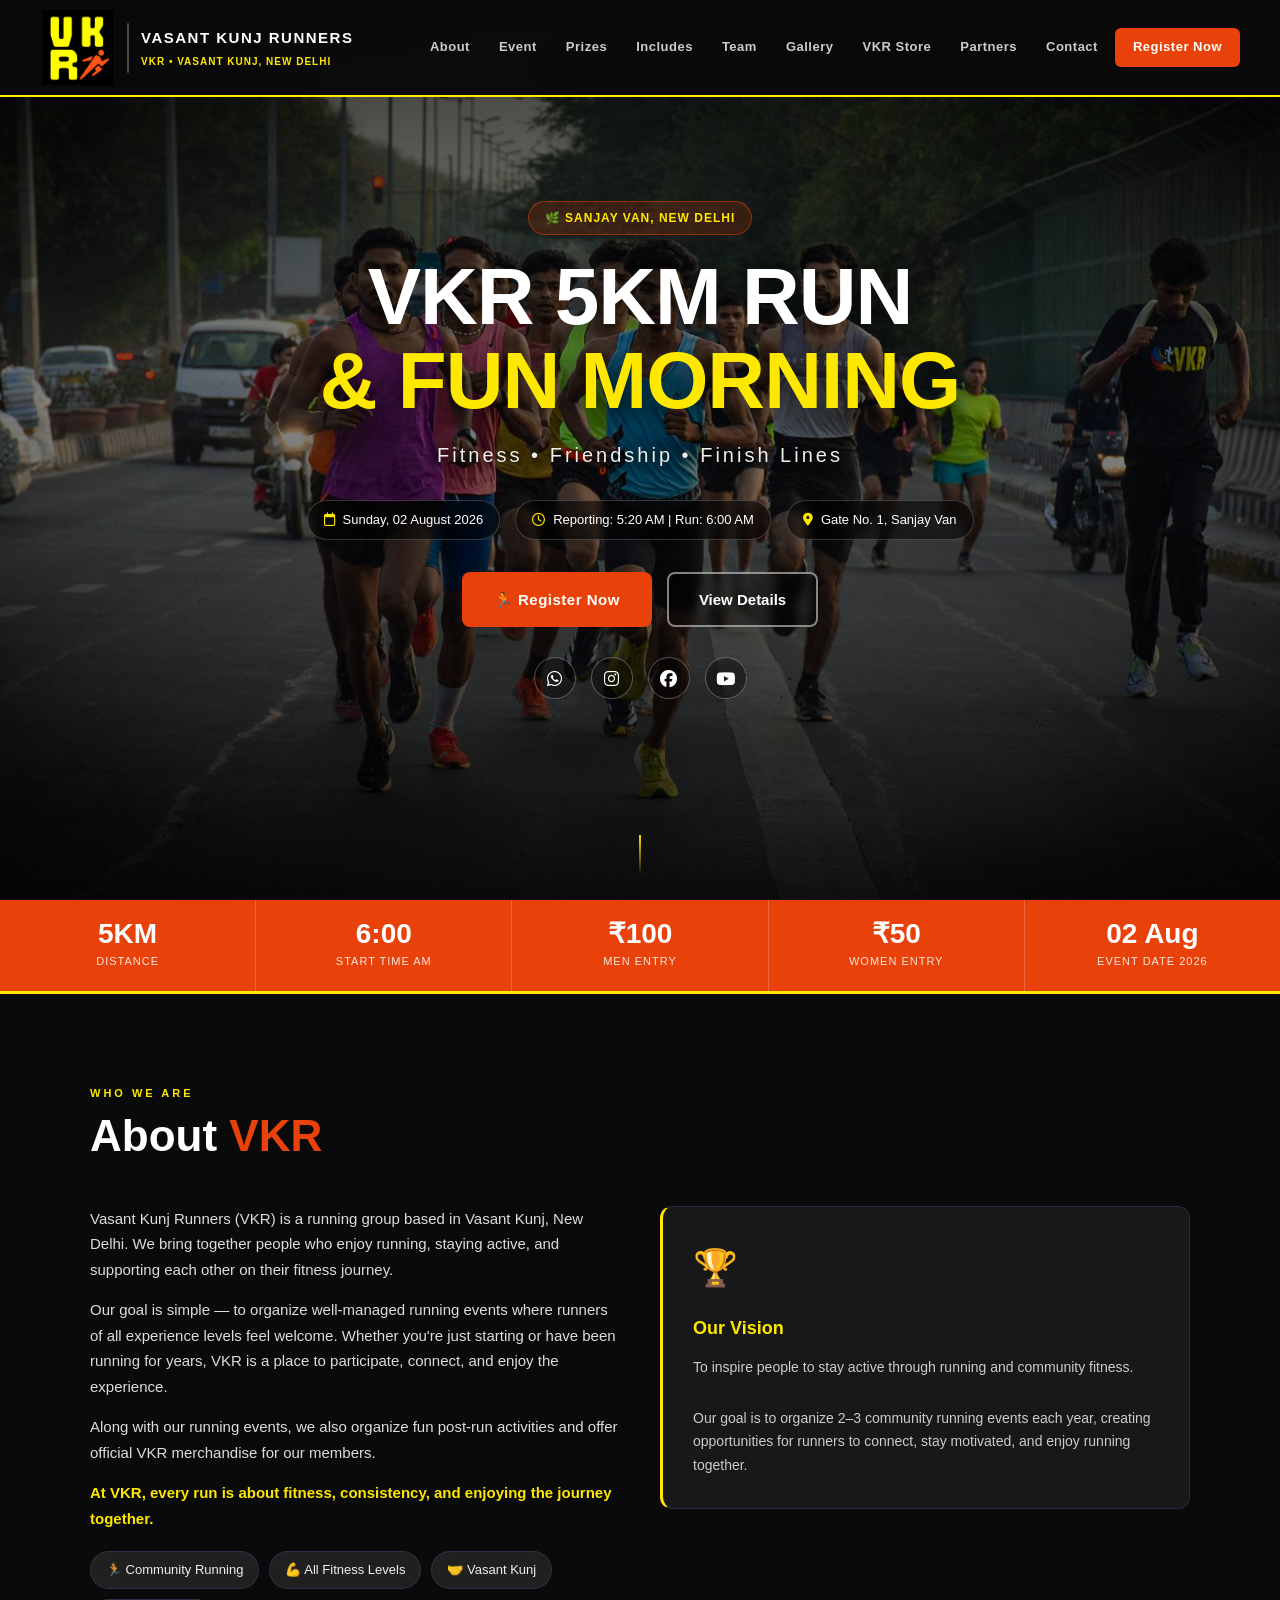
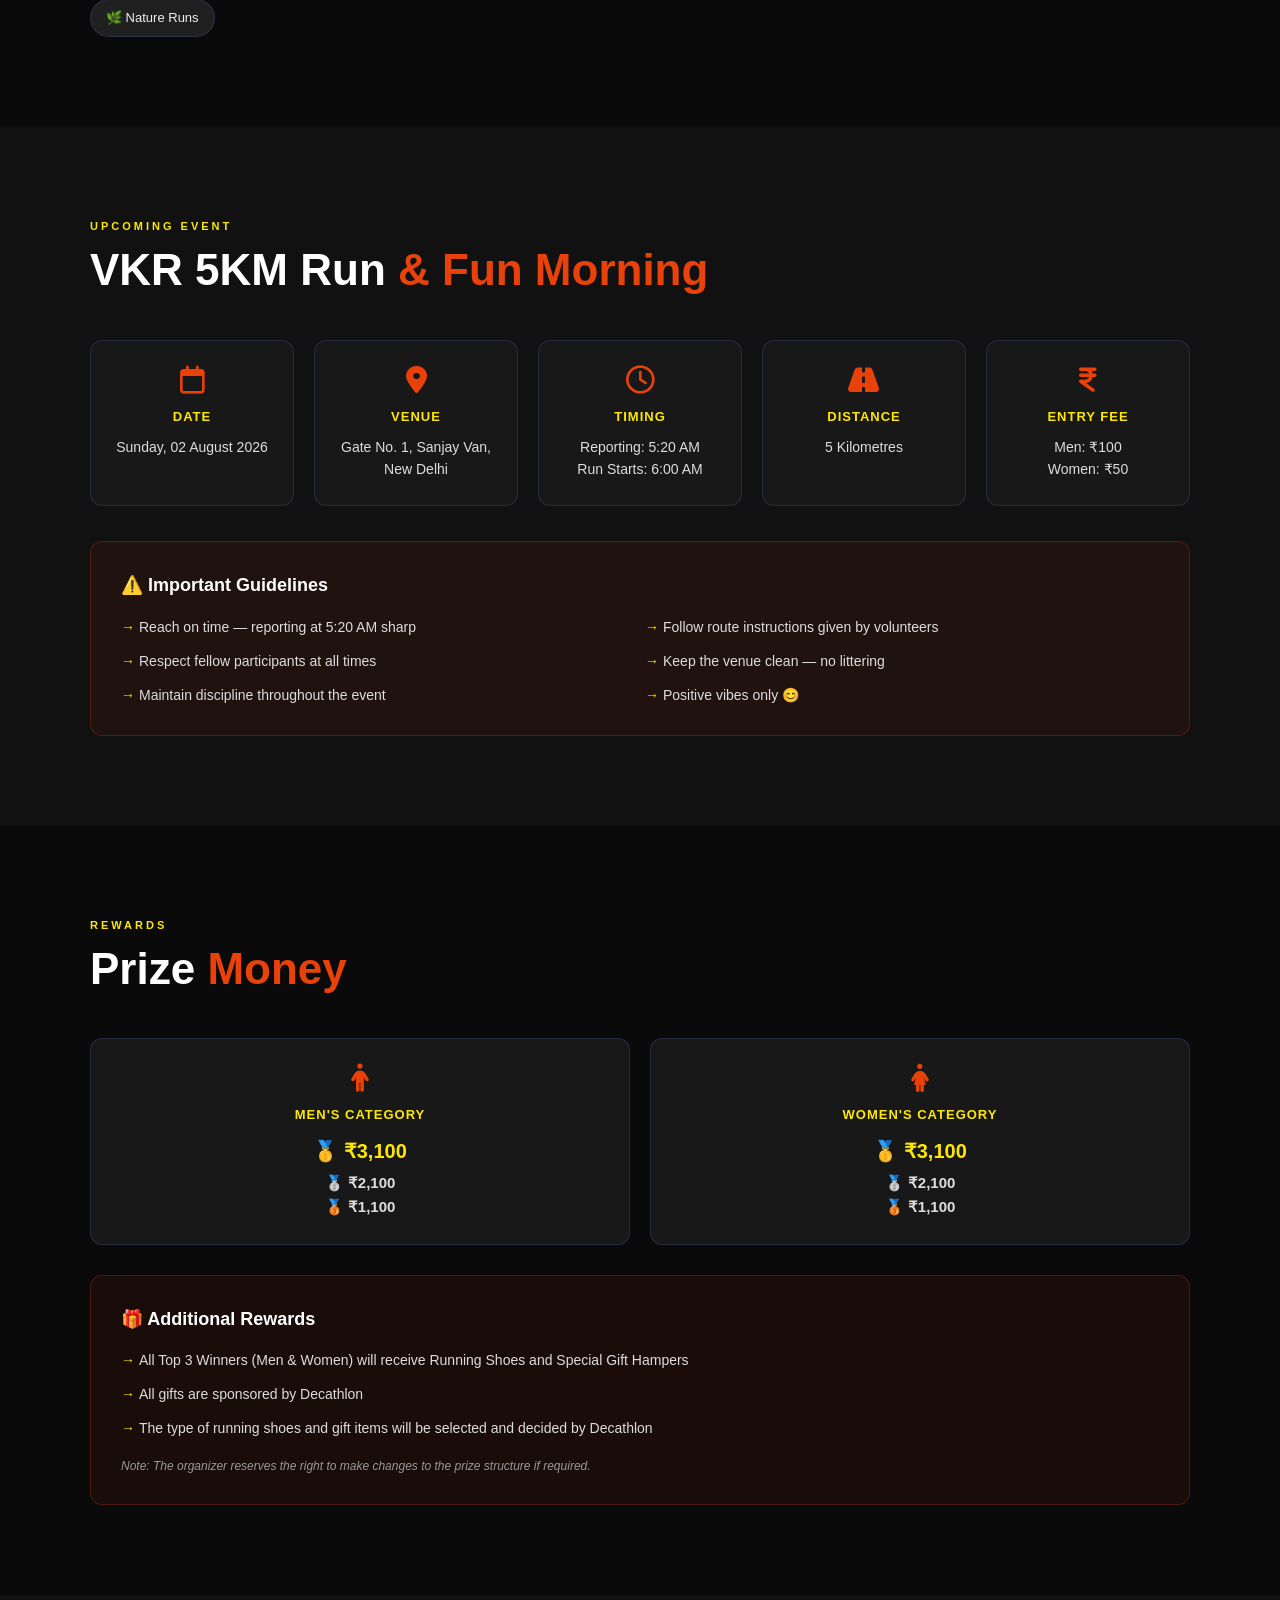
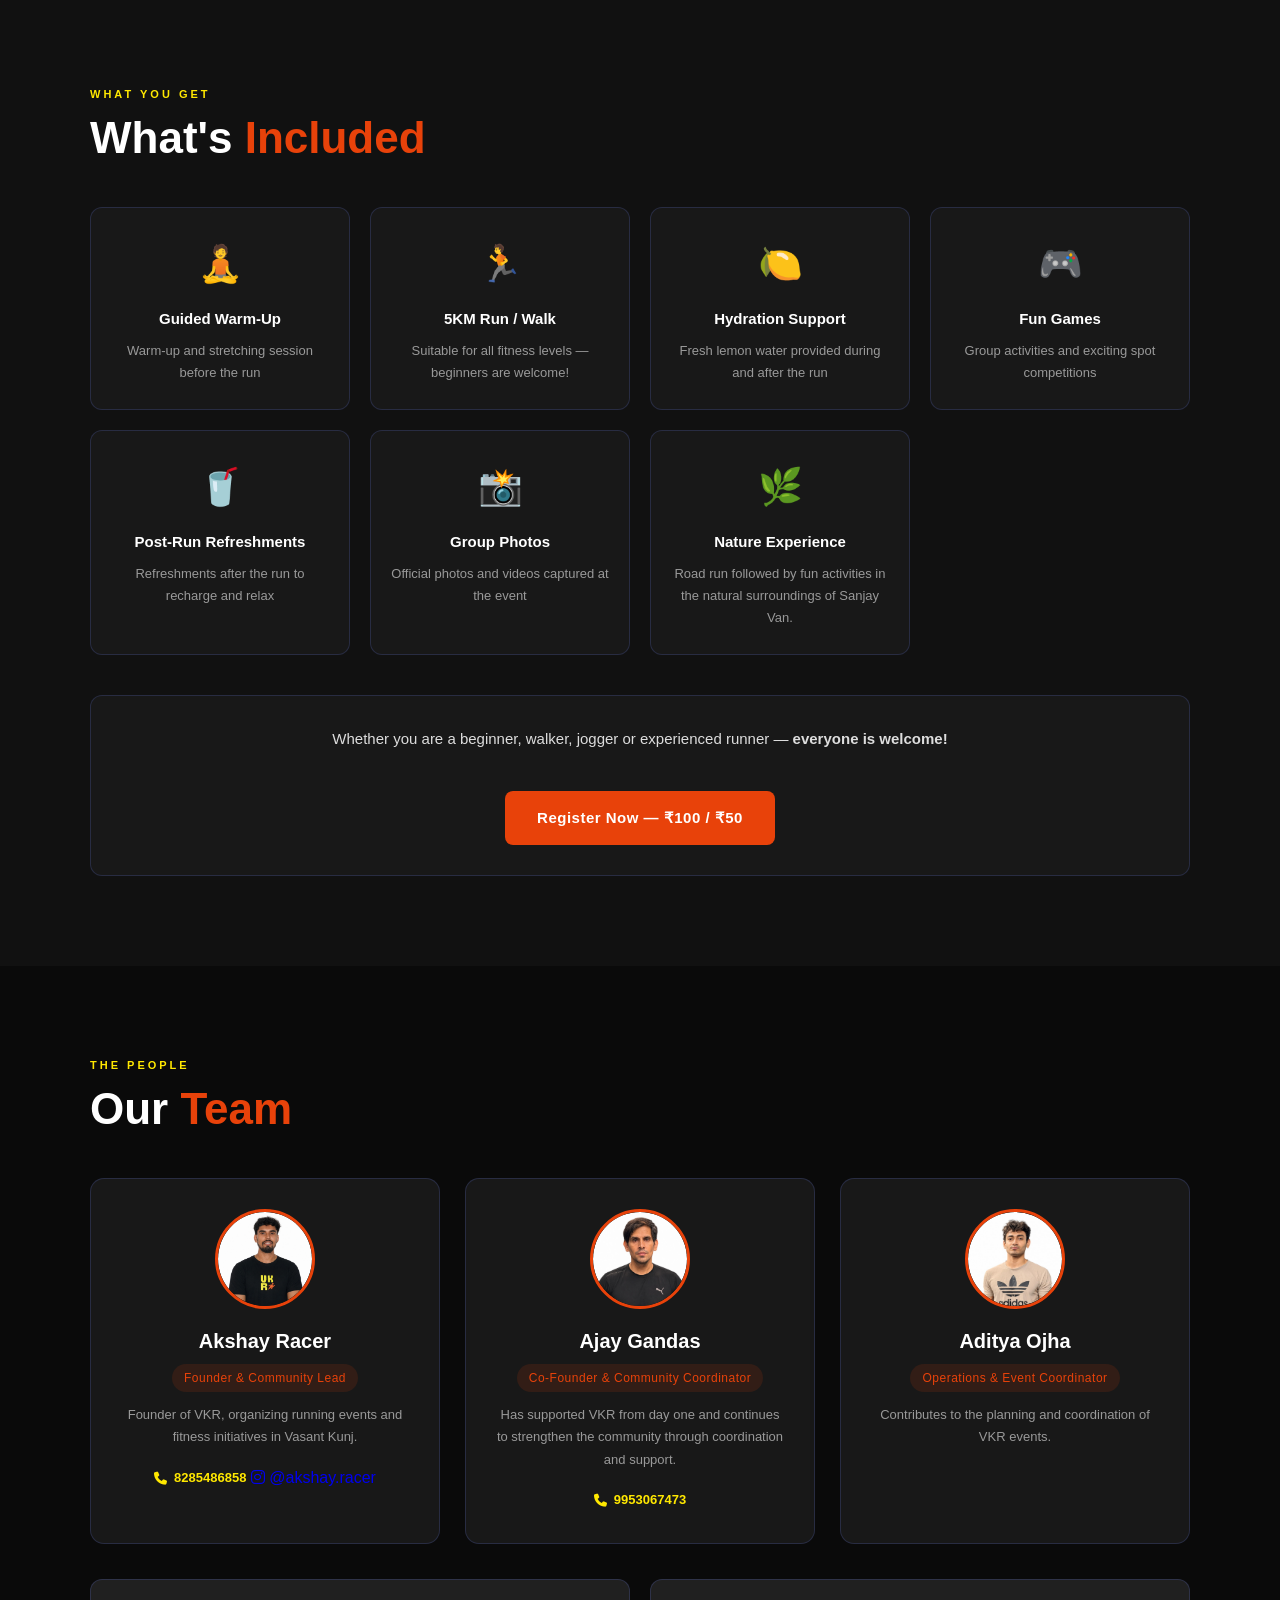
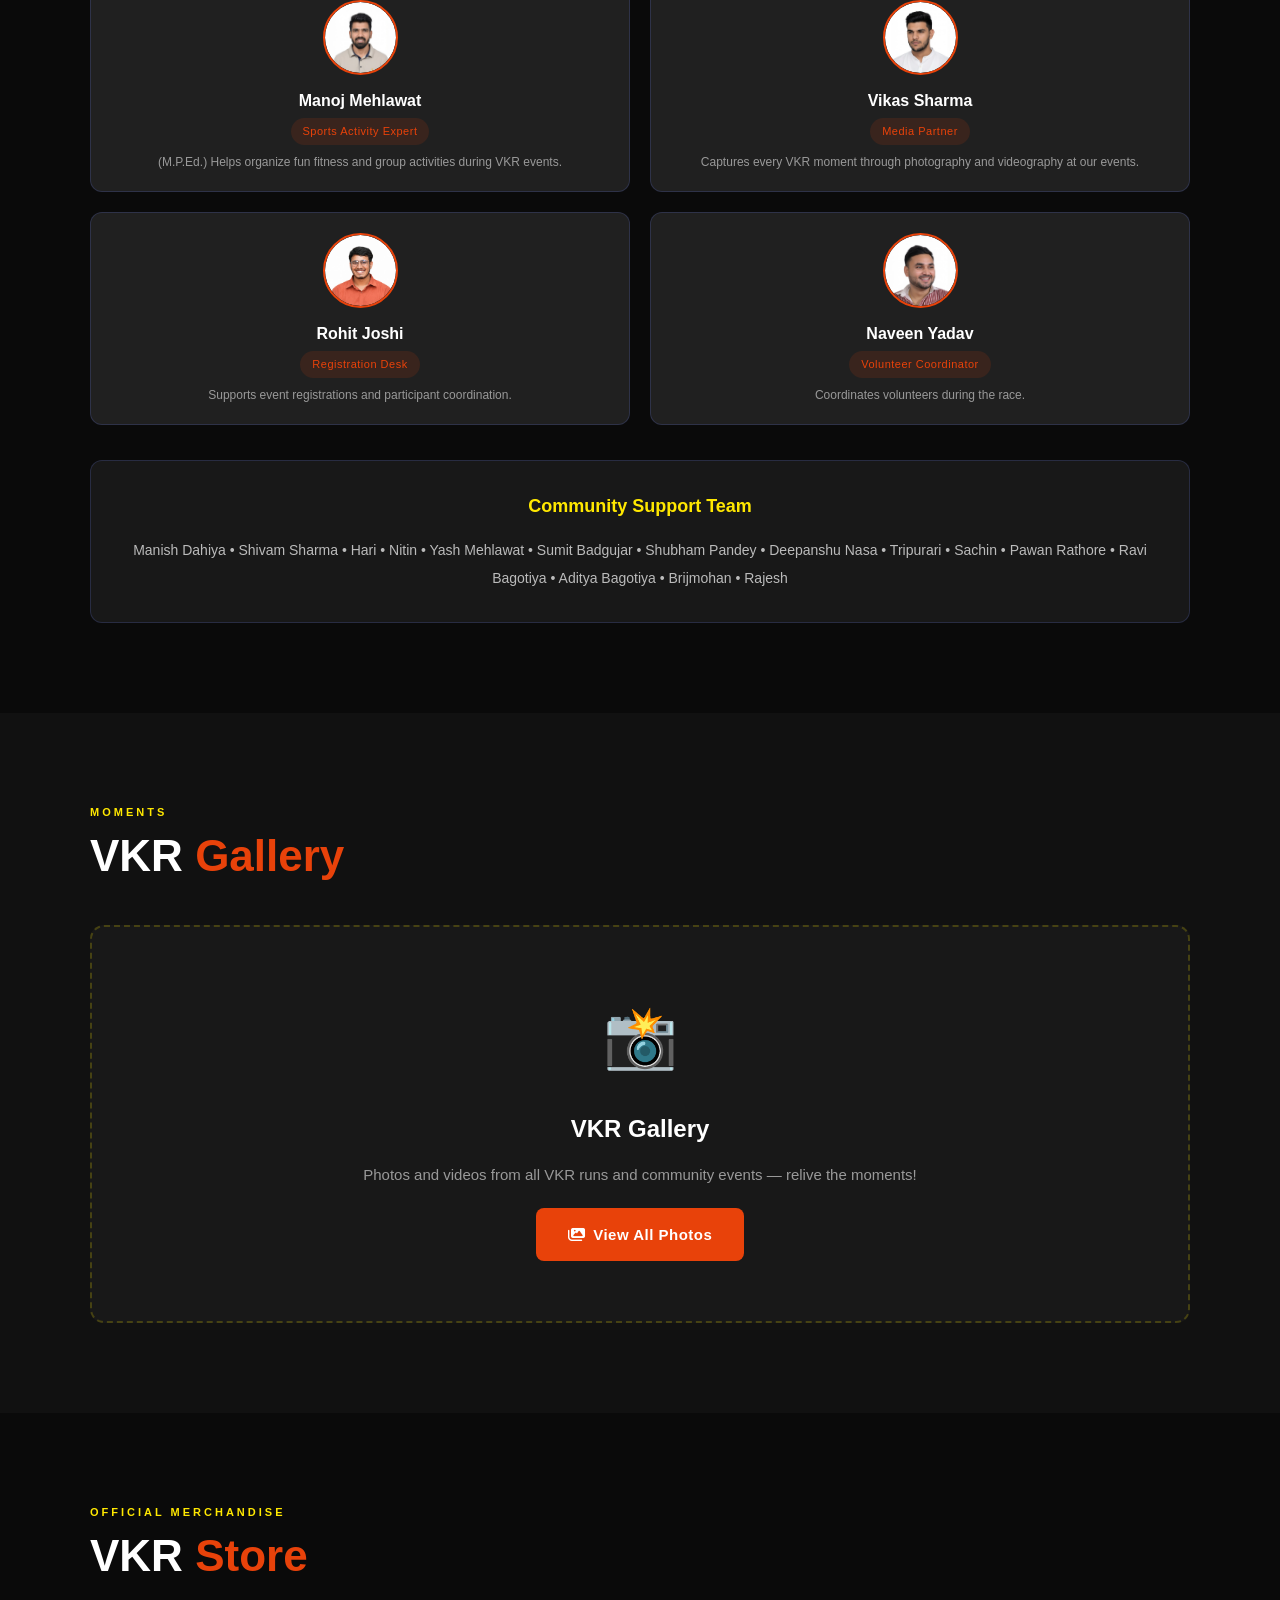
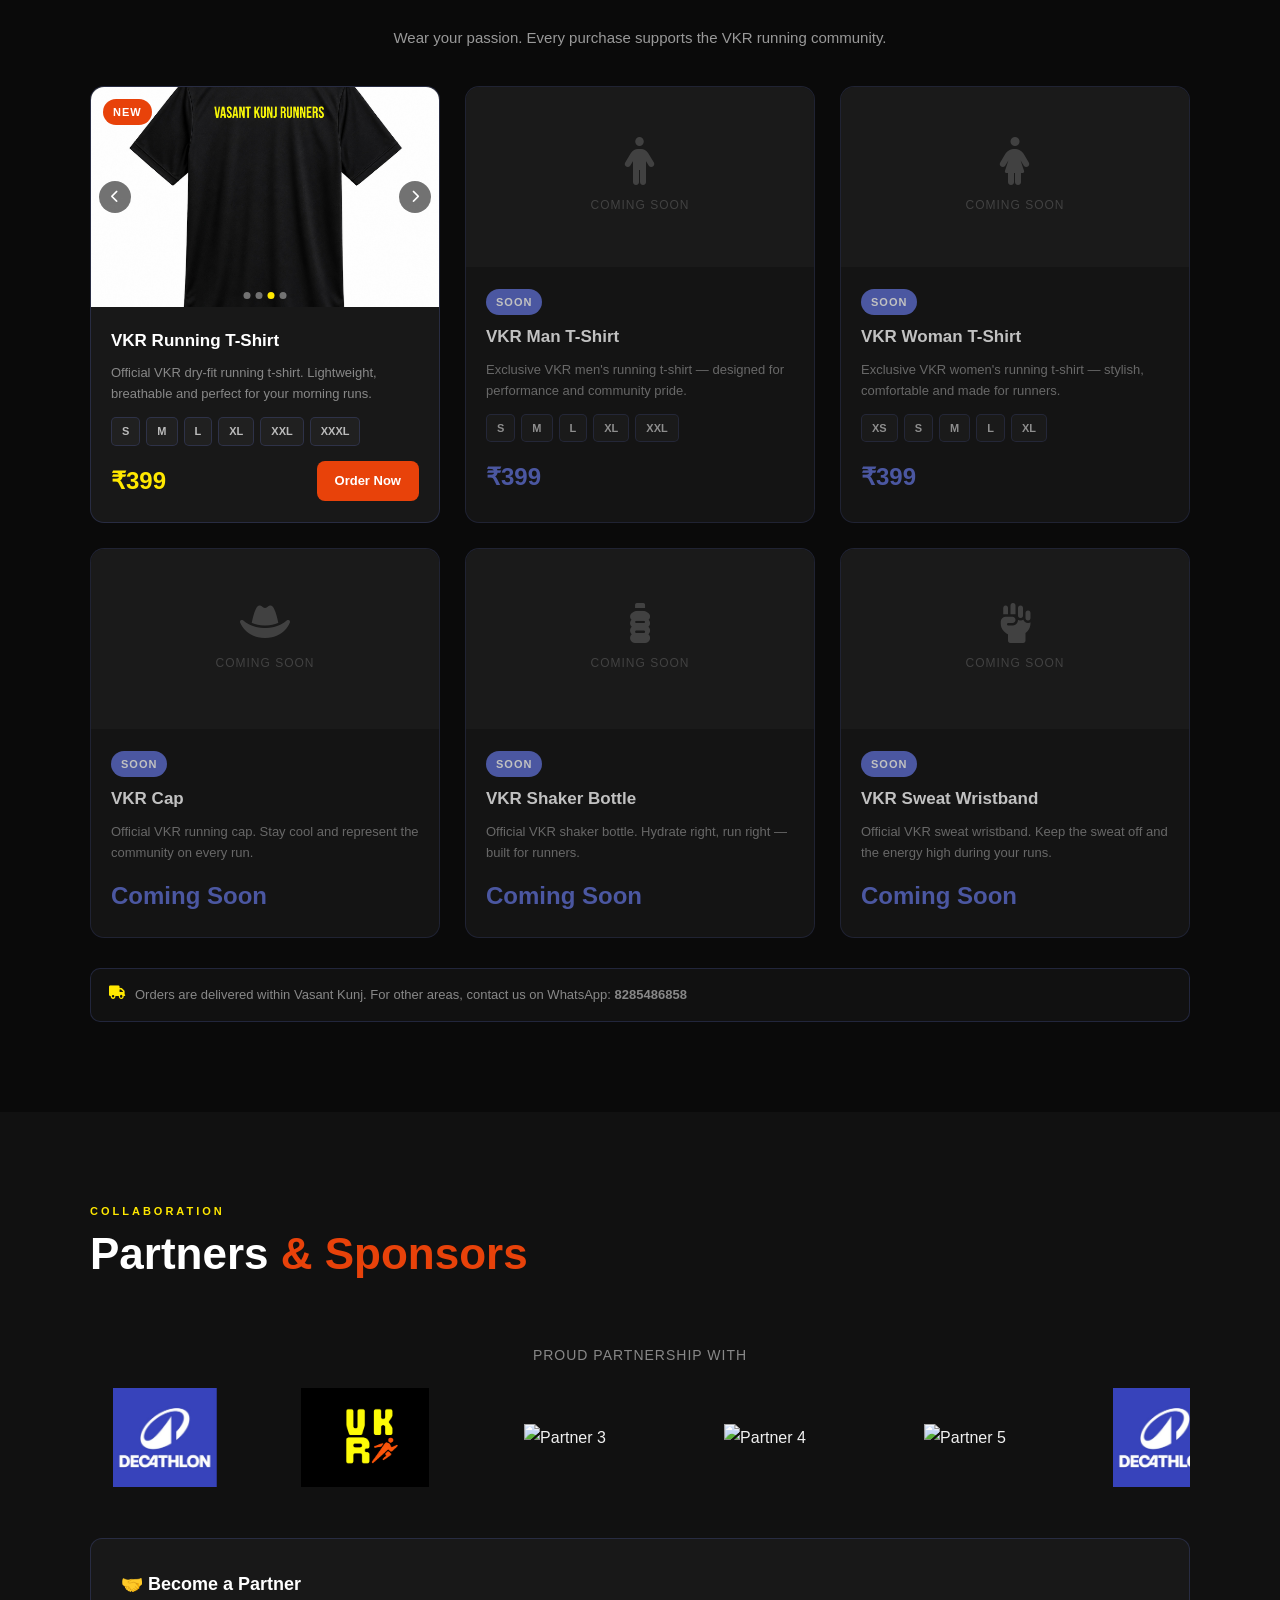
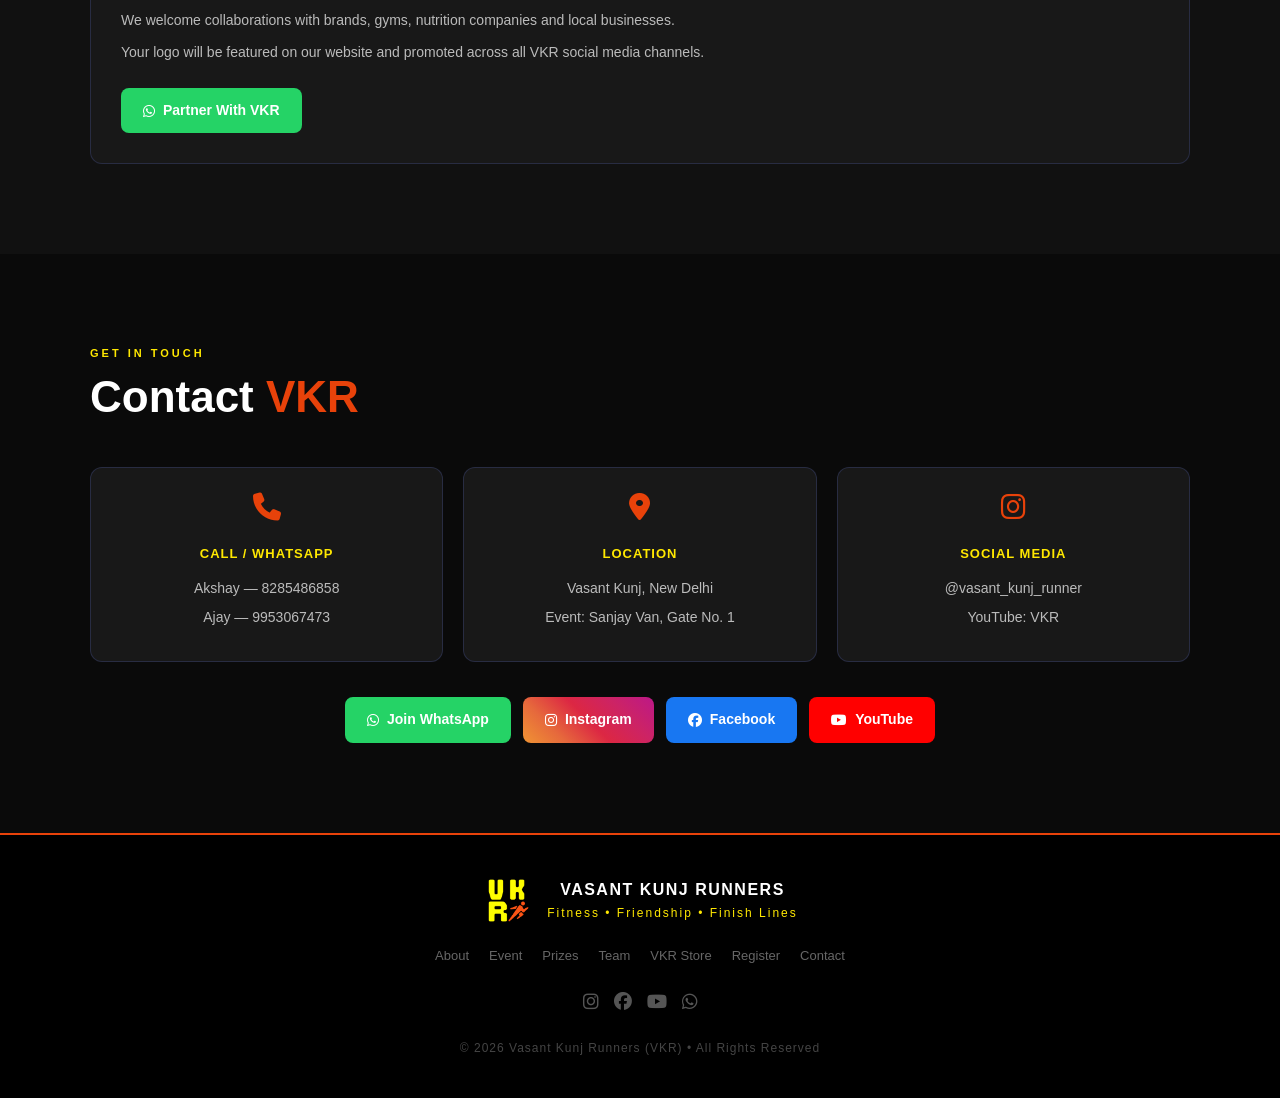
==== commit 0835b29a: "Update index.html" ====
--- a/index.html
+++ b/index.html
@@ -277,7 +277,7 @@
     <div class="support-section">
       <h3>Community Support Team</h3>
       <div class="support-names">
-        Shivam Sharma &bull; Hari &bull; Nitin &bull; Yash Mehlawat &bull; Sumit Badgujar &bull; Shubham Pandey &bull; Deepanshu Nasa &bull; Sachin &bull; Pawan Rathore &bull; Manish Dahiya &bull; Ravi Bagotiya &bull; Aditya Bagotiya &bull; Brijmohan &bull; Rajesh
+        Manish Dahiya &bull; Shivam Sharma &bull; Hari &bull; Nitin &bull; Yash Mehlawat &bull; Sumit Badgujar &bull; Shubham Pandey &bull; Deepanshu Nasa &bull; Tripurari &bull; Sachin &bull; Pawan Rathore &bull; Ravi Bagotiya &bull; Aditya Bagotiya &bull; Brijmohan &bull; Rajesh
       </div>
     </div>
   </div>
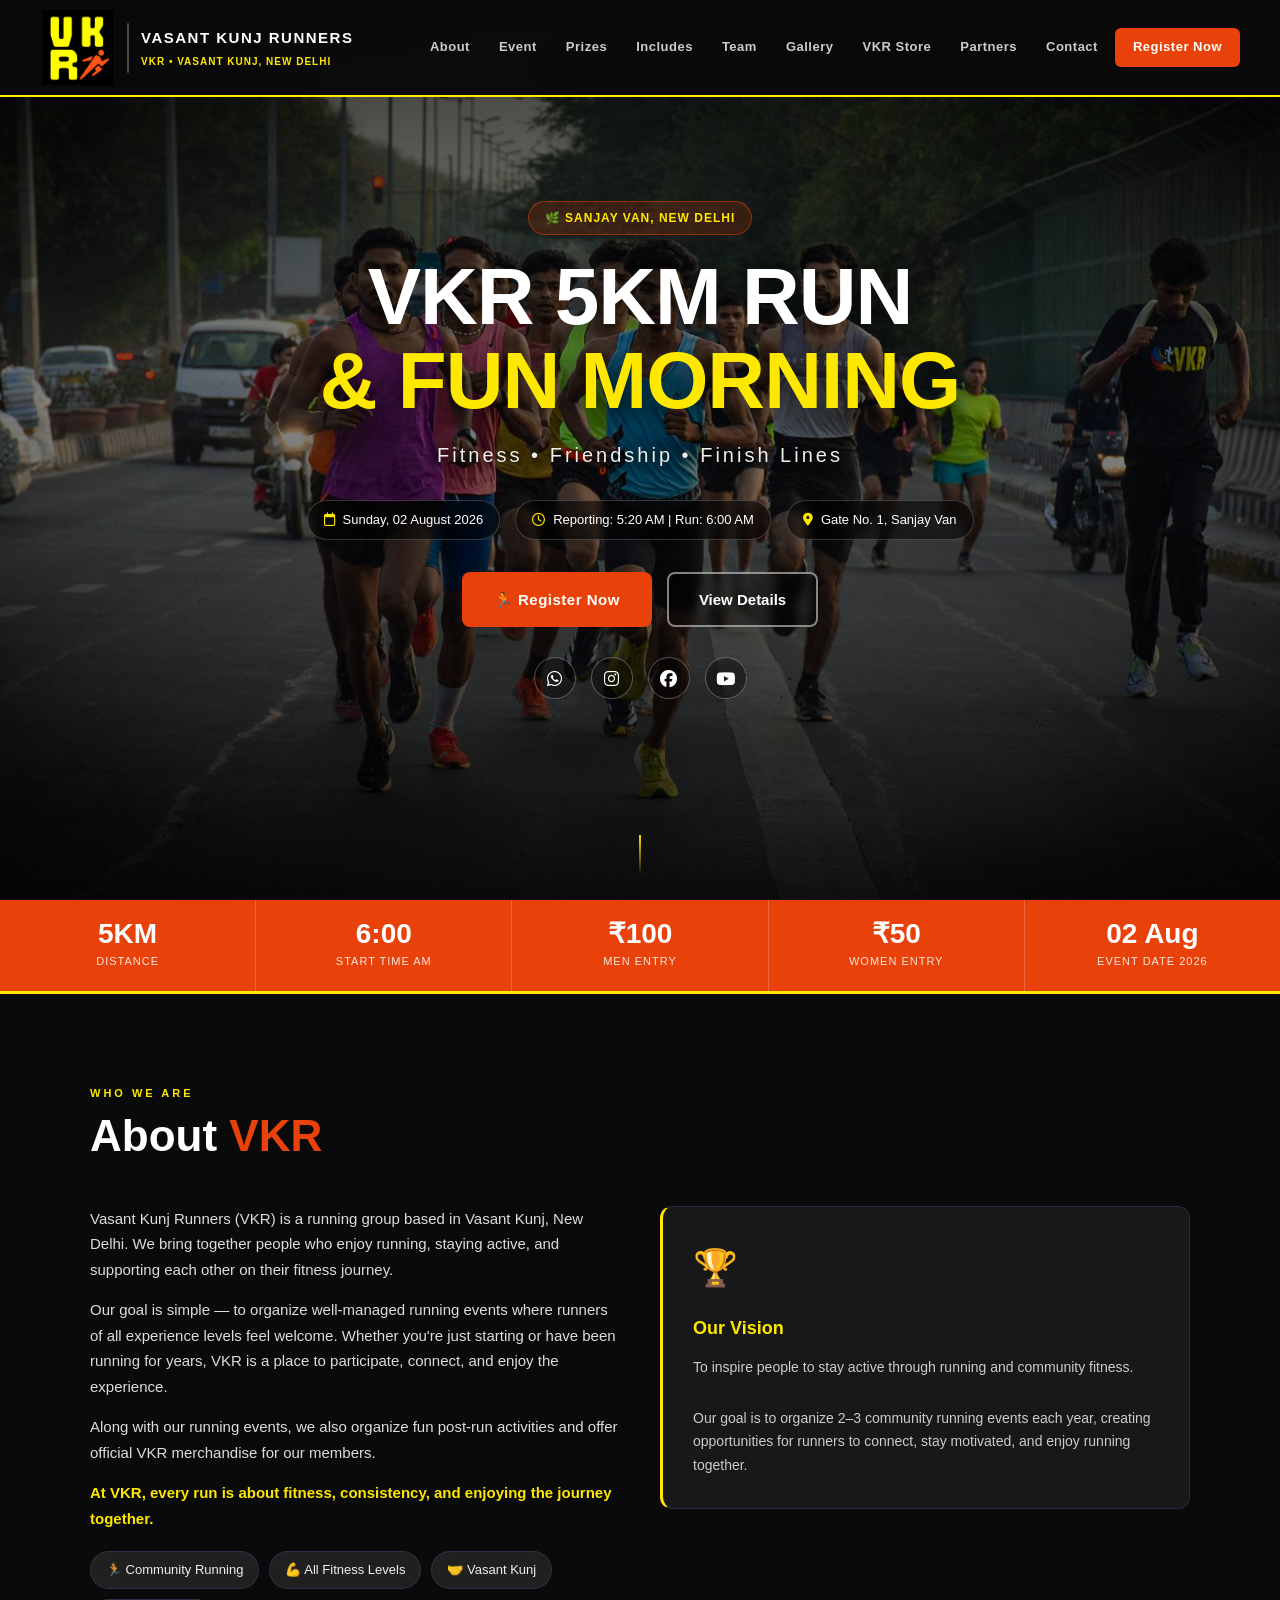
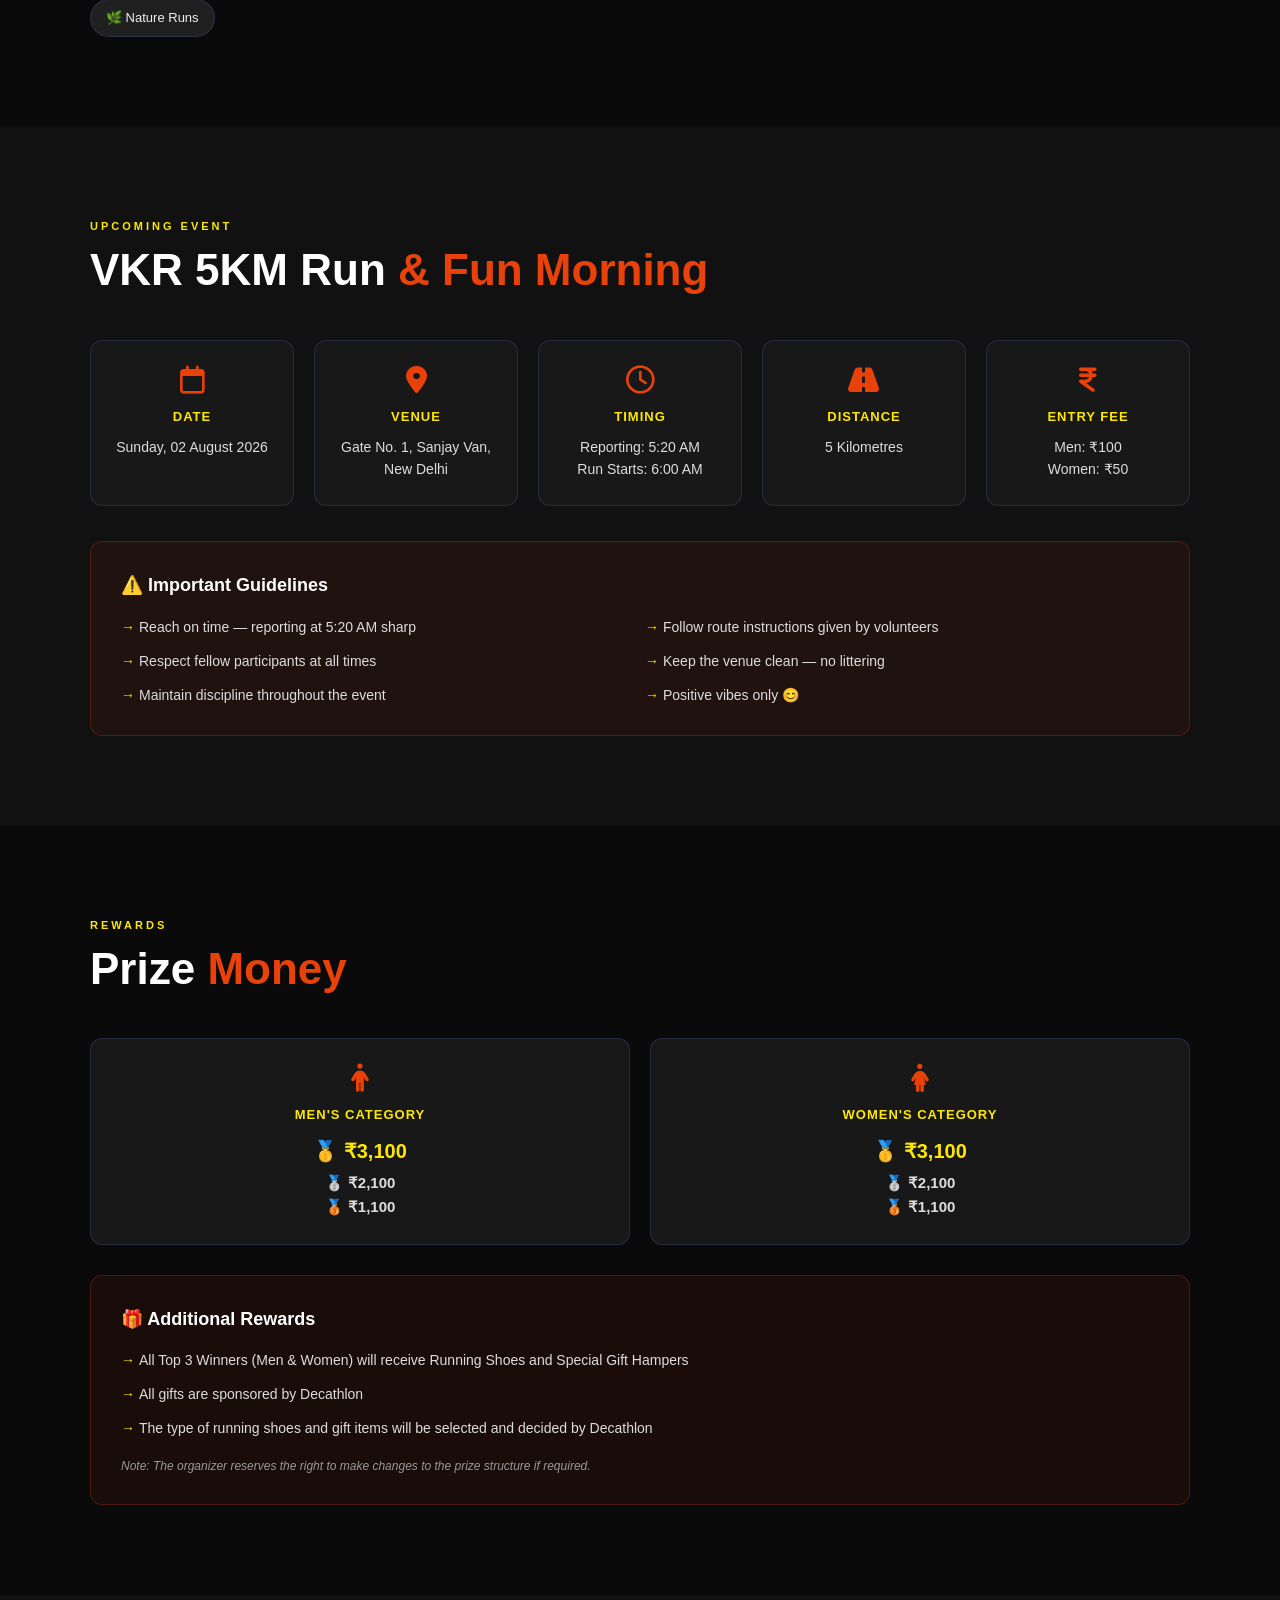
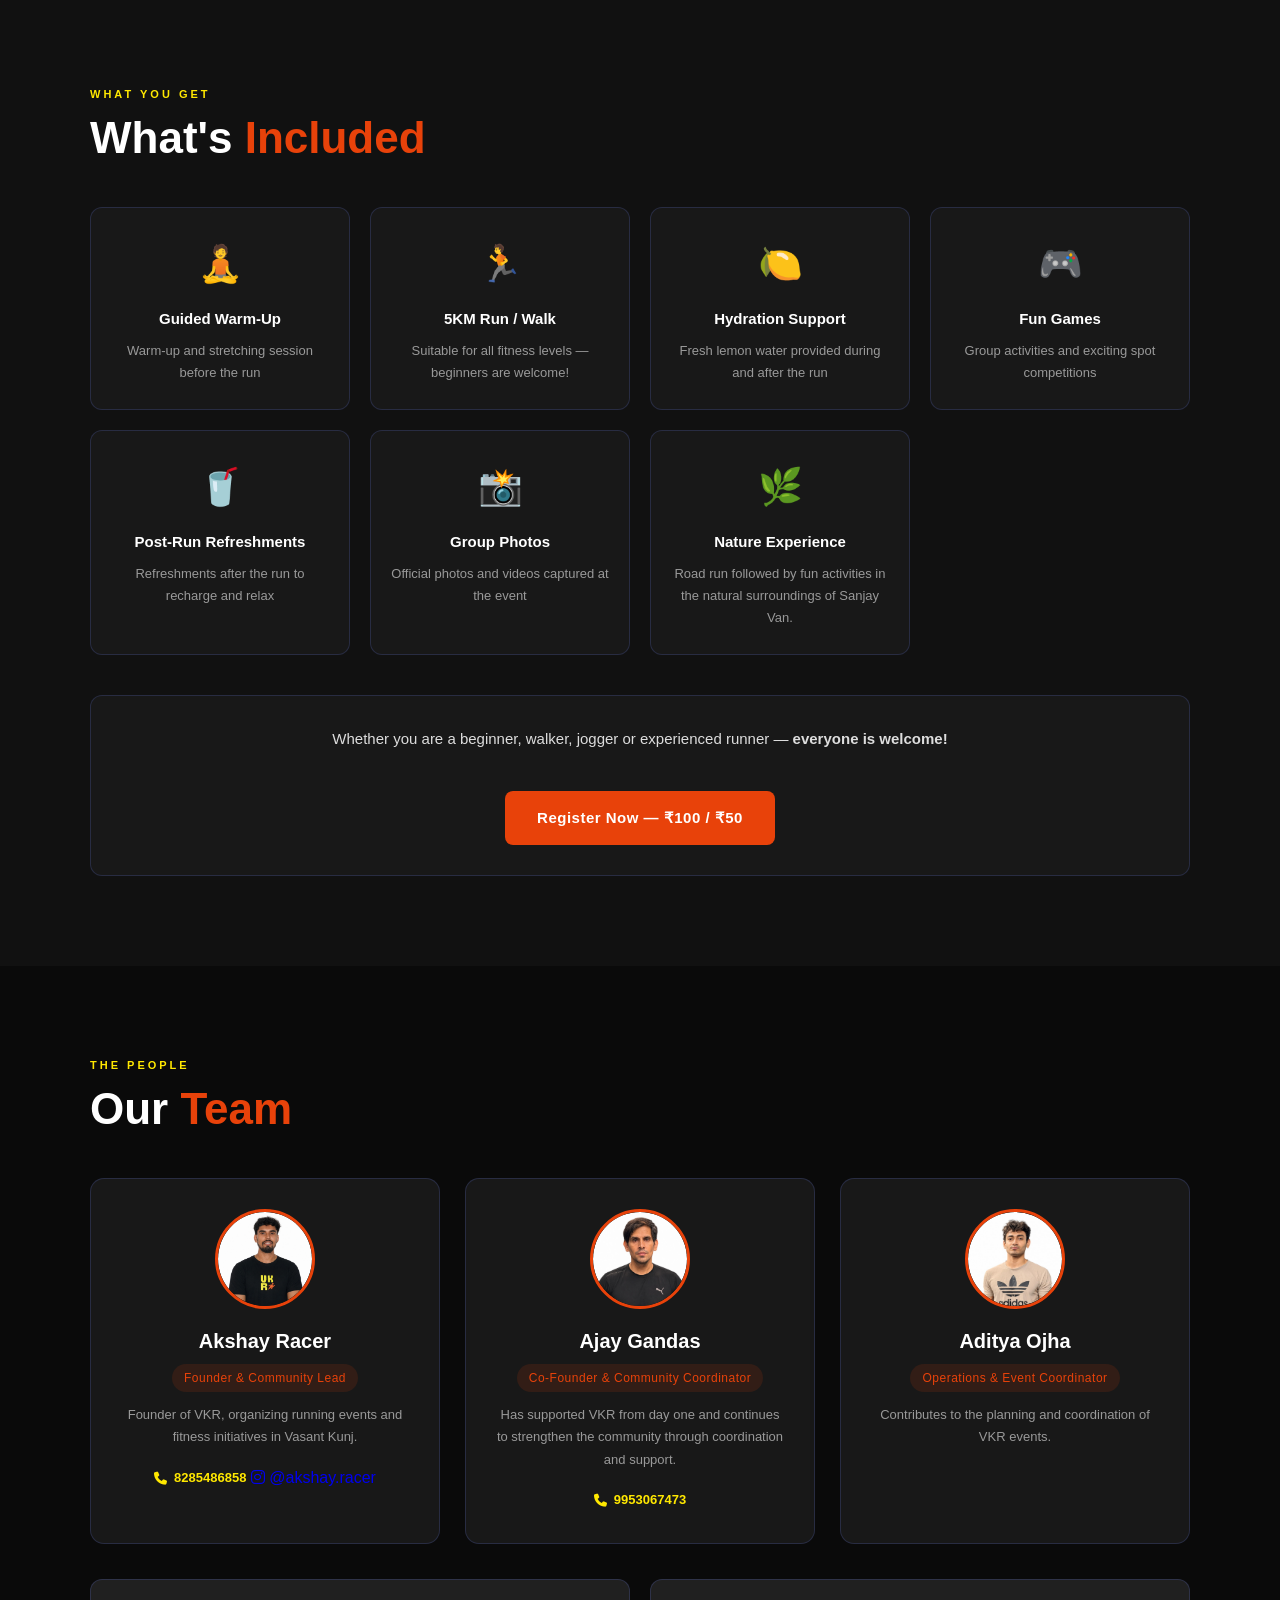
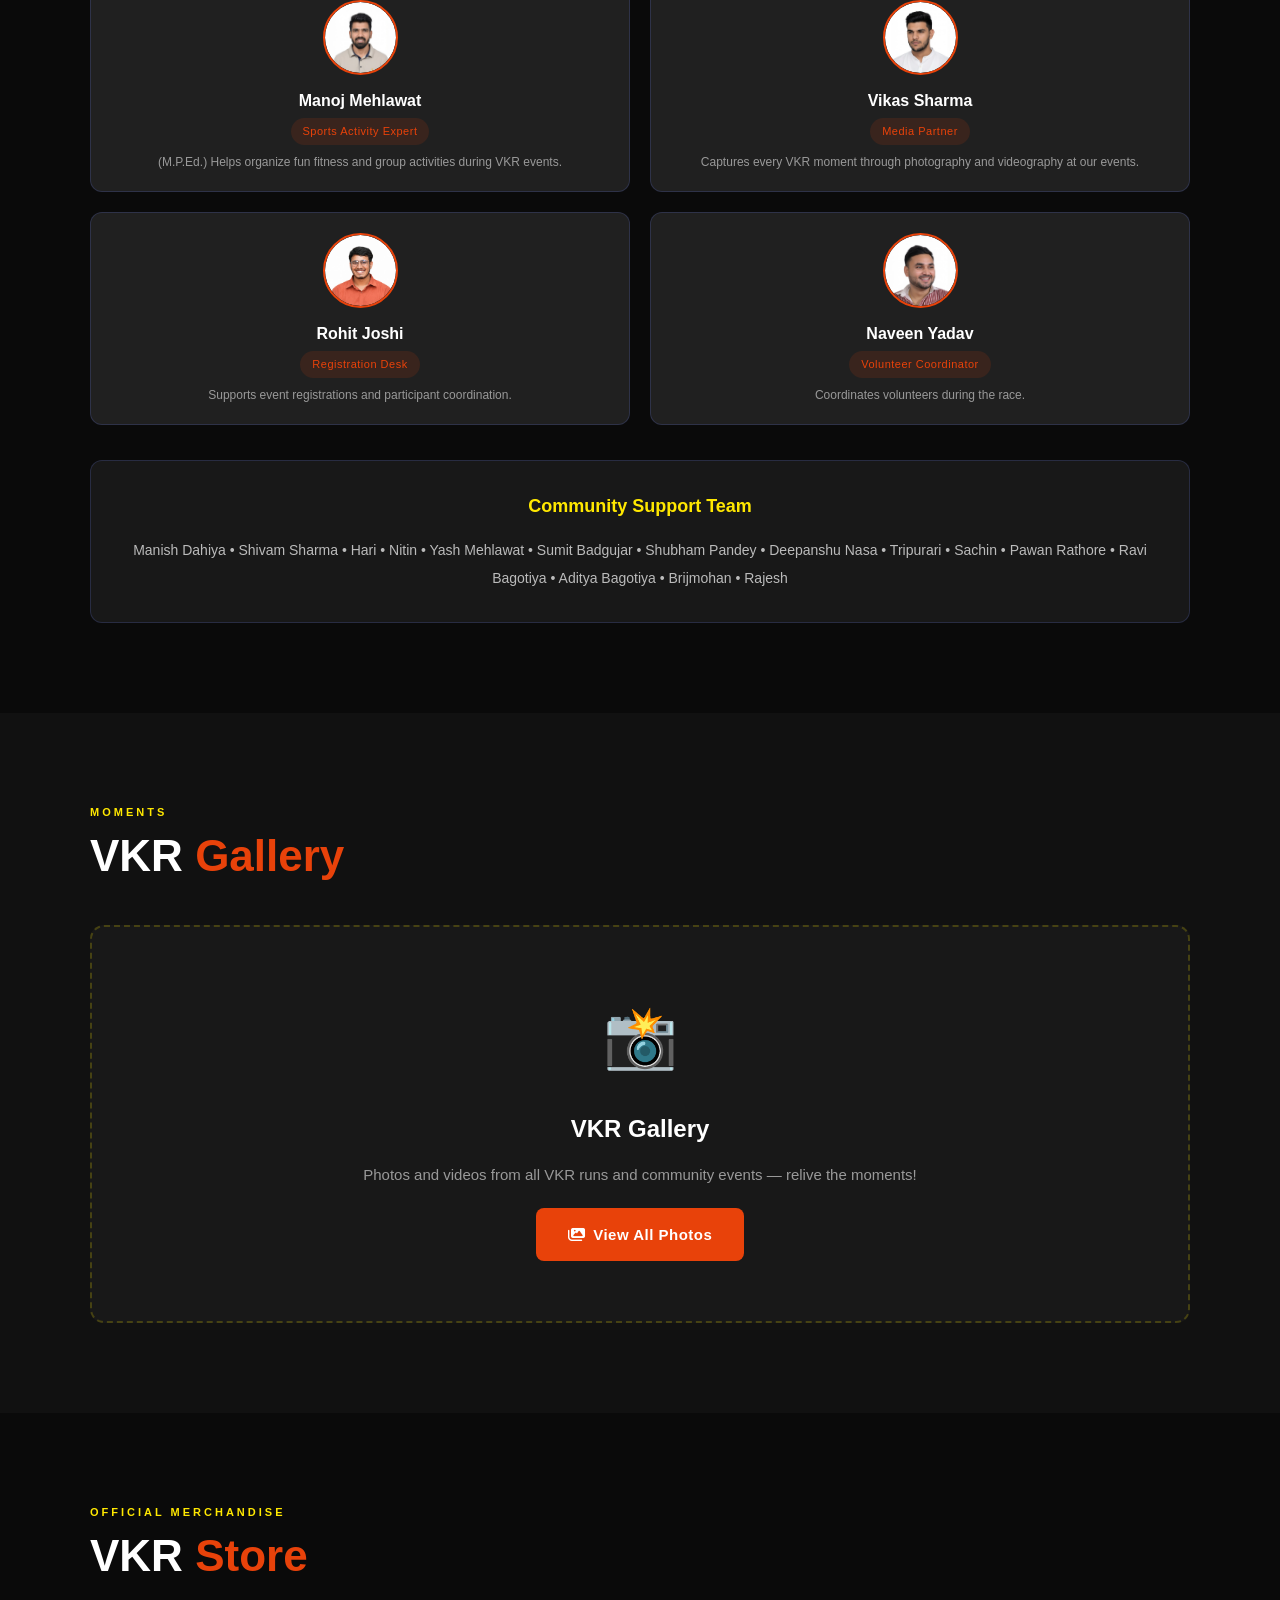
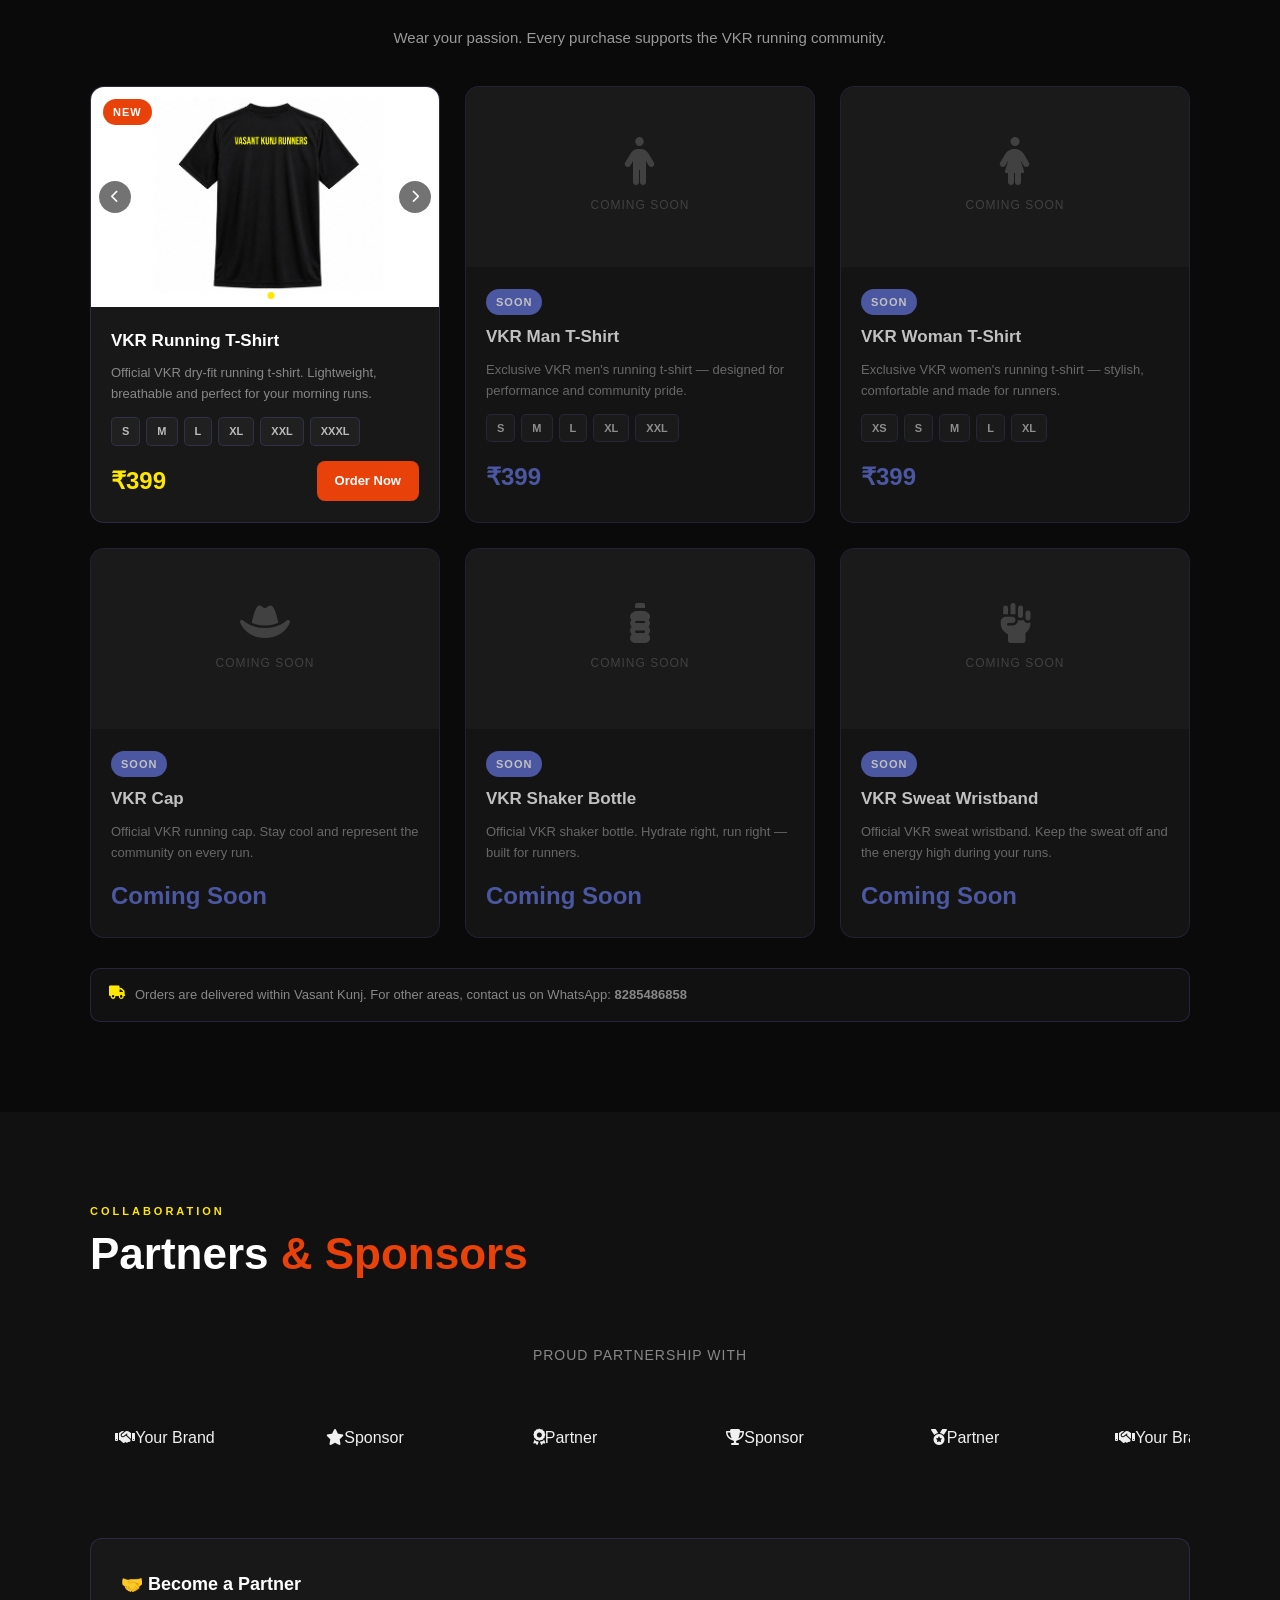
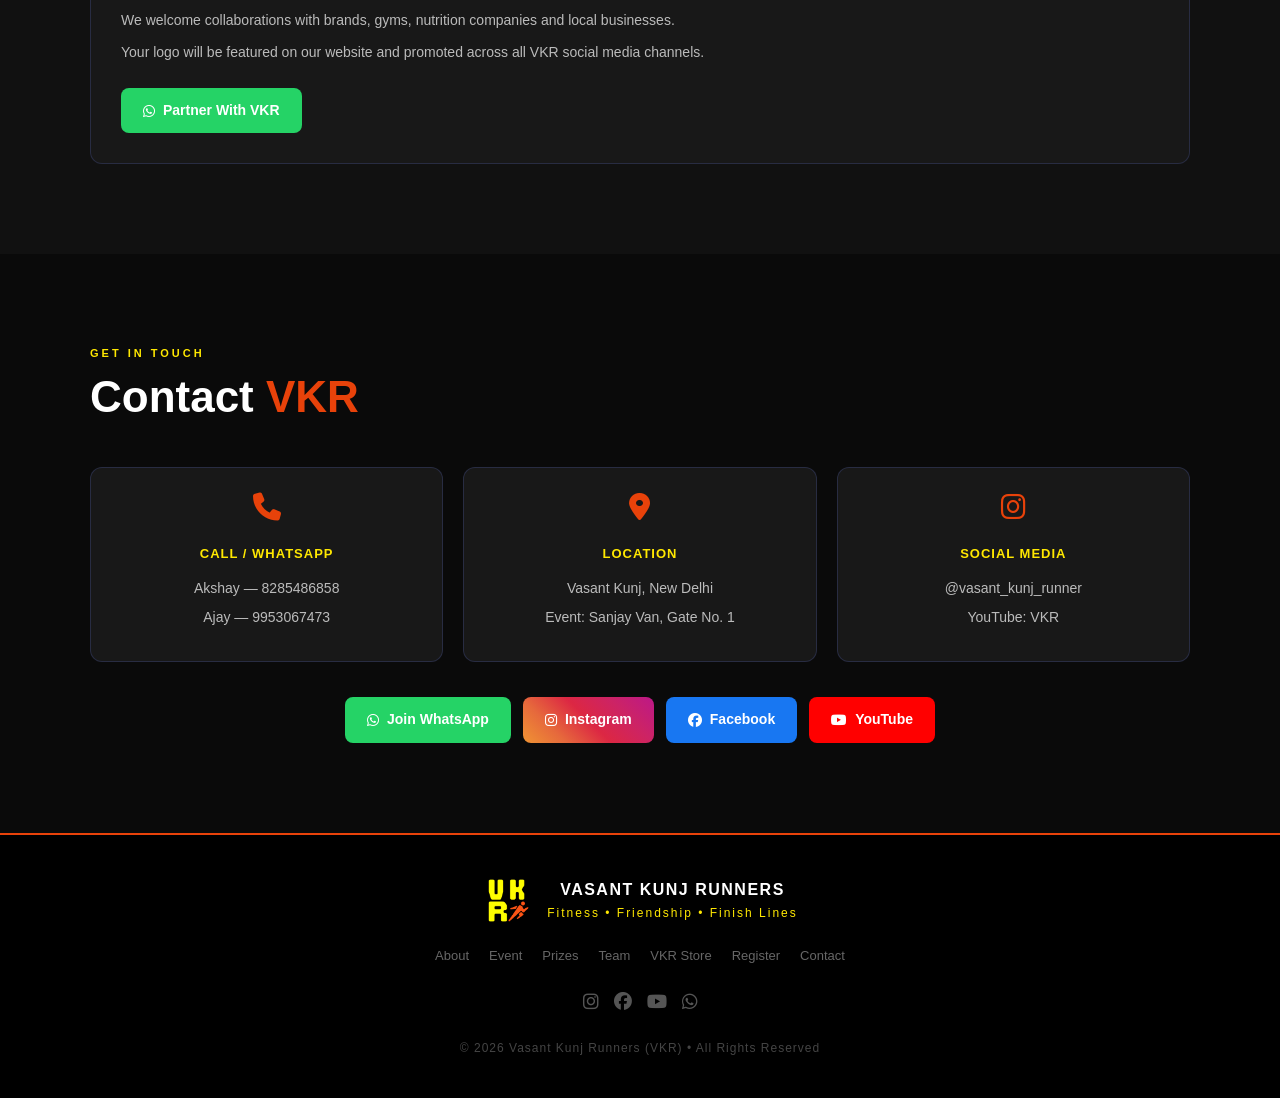
==== commit 91217ea9: "Update index.html" ====
--- a/index.html
+++ b/index.html
@@ -411,18 +411,18 @@
     <div class="sponsor-slider-wrap">
       <p class="sponsor-title">Proud Partnership With</p>
       <div class="sponsor-track">
-        <div class="sponsor-item"><img src="partner1.jpg" alt="Partner 1"></div>
-        <div class="sponsor-item"><img src="partner2.jpg" alt="Partner 2"></div>
-        <div class="sponsor-item"><img src="partner3.jpg" alt="Partner 3"></div>
-        <div class="sponsor-item"><img src="partner4.jpg" alt="Partner 4"></div>
-        <div class="sponsor-item"><img src="partner5.jpg" alt="Partner 5"></div>
-        <!-- Duplicate set for seamless infinite loop -->
-        <div class="sponsor-item"><img src="partner1.jpg" alt="Partner 1"></div>
-        <div class="sponsor-item"><img src="partner2.jpg" alt="Partner 2"></div>
-        <div class="sponsor-item"><img src="partner3.jpg" alt="Partner 3"></div>
-        <div class="sponsor-item"><img src="partner4.jpg" alt="Partner 4"></div>
-        <div class="sponsor-item"><img src="partner5.jpg" alt="Partner 5"></div>
-      </div>
+  <div class="sponsor-item"><div class="sponsor-placeholder"><i class="fa-solid fa-handshake"></i><span>Your Brand</span></div></div>
+  <div class="sponsor-item"><div class="sponsor-placeholder"><i class="fa-solid fa-star"></i><span>Sponsor</span></div></div>
+  <div class="sponsor-item"><div class="sponsor-placeholder"><i class="fa-solid fa-award"></i><span>Partner</span></div></div>
+  <div class="sponsor-item"><div class="sponsor-placeholder"><i class="fa-solid fa-trophy"></i><span>Sponsor</span></div></div>
+  <div class="sponsor-item"><div class="sponsor-placeholder"><i class="fa-solid fa-medal"></i><span>Partner</span></div></div>
+  <!-- Duplicate for loop -->
+  <div class="sponsor-item"><div class="sponsor-placeholder"><i class="fa-solid fa-handshake"></i><span>Your Brand</span></div></div>
+  <div class="sponsor-item"><div class="sponsor-placeholder"><i class="fa-solid fa-star"></i><span>Sponsor</span></div></div>
+  <div class="sponsor-item"><div class="sponsor-placeholder"><i class="fa-solid fa-award"></i><span>Partner</span></div></div>
+  <div class="sponsor-item"><div class="sponsor-placeholder"><i class="fa-solid fa-trophy"></i><span>Sponsor</span></div></div>
+  <div class="sponsor-item"><div class="sponsor-placeholder"><i class="fa-solid fa-medal"></i><span>Partner</span></div></div>
+</div>
     </div>
 
     <div class="partners-grid" style="grid-template-columns:1fr;margin-top:30px;">
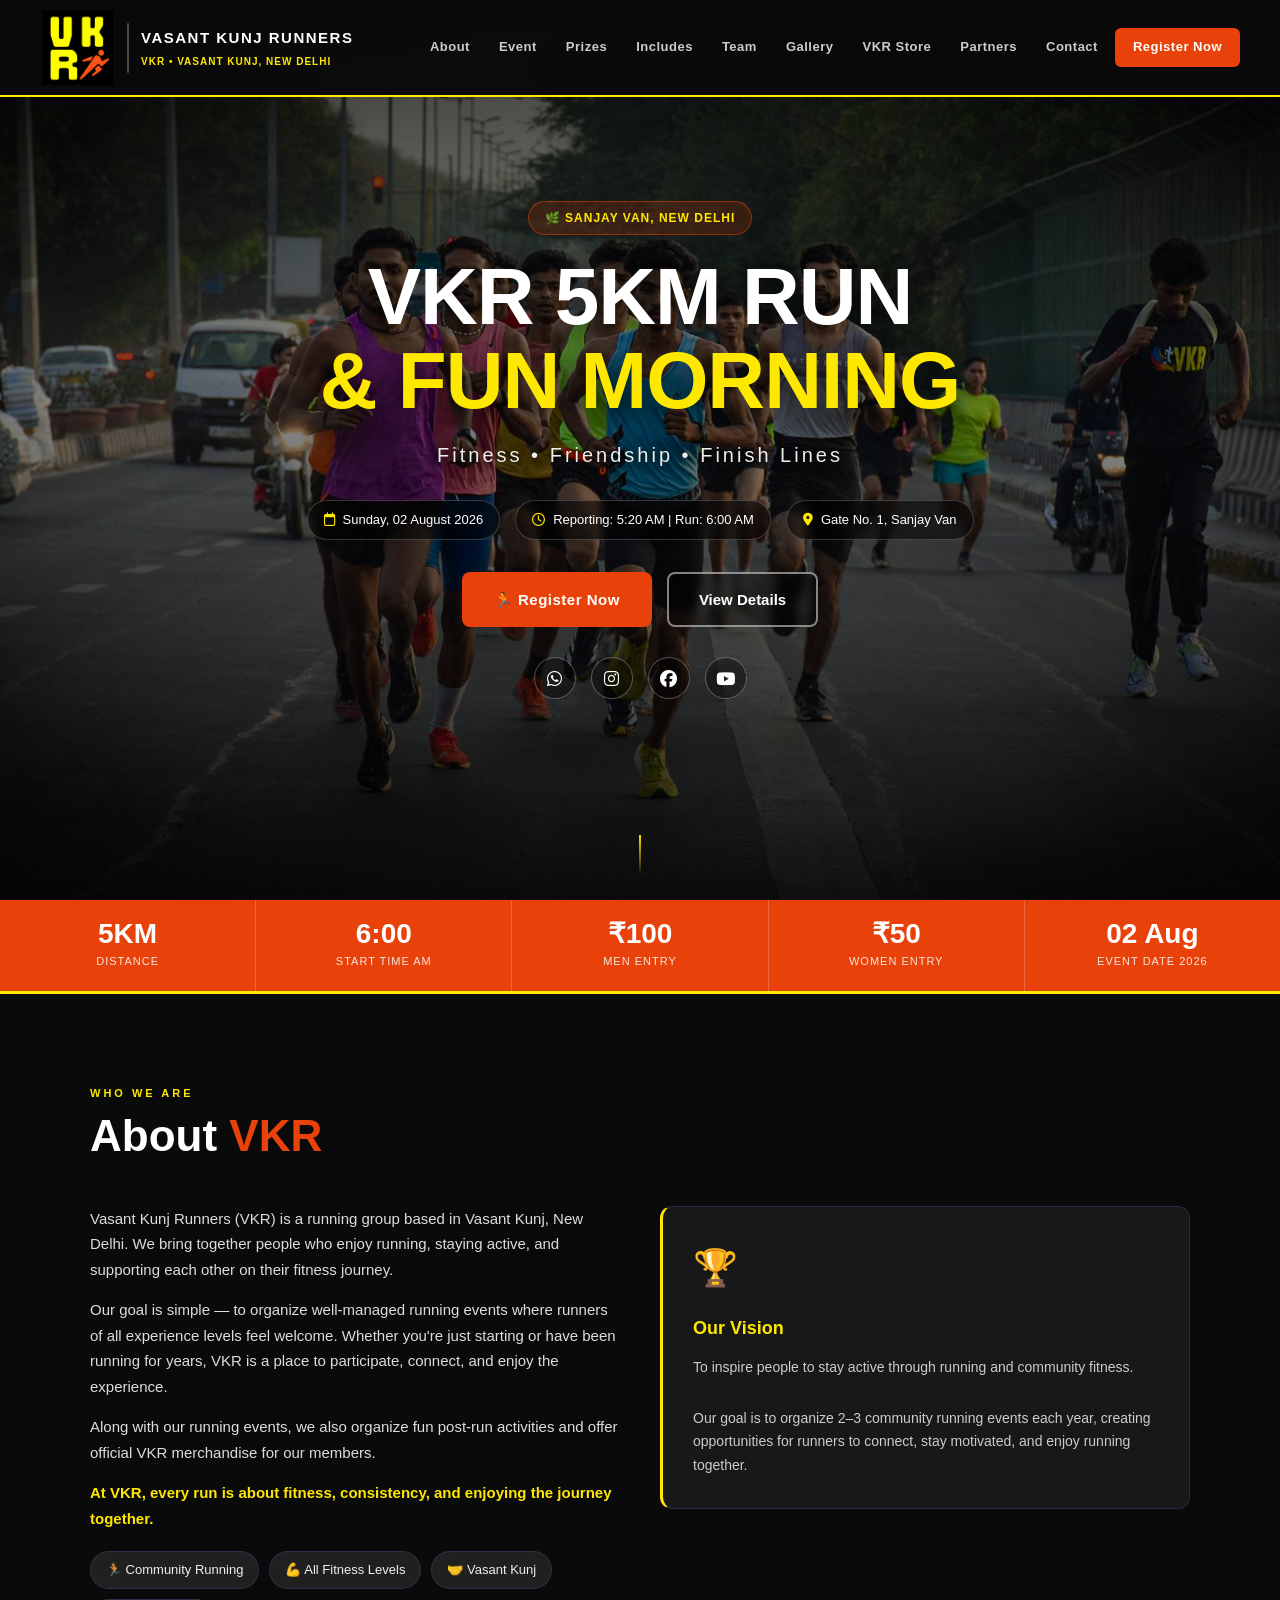
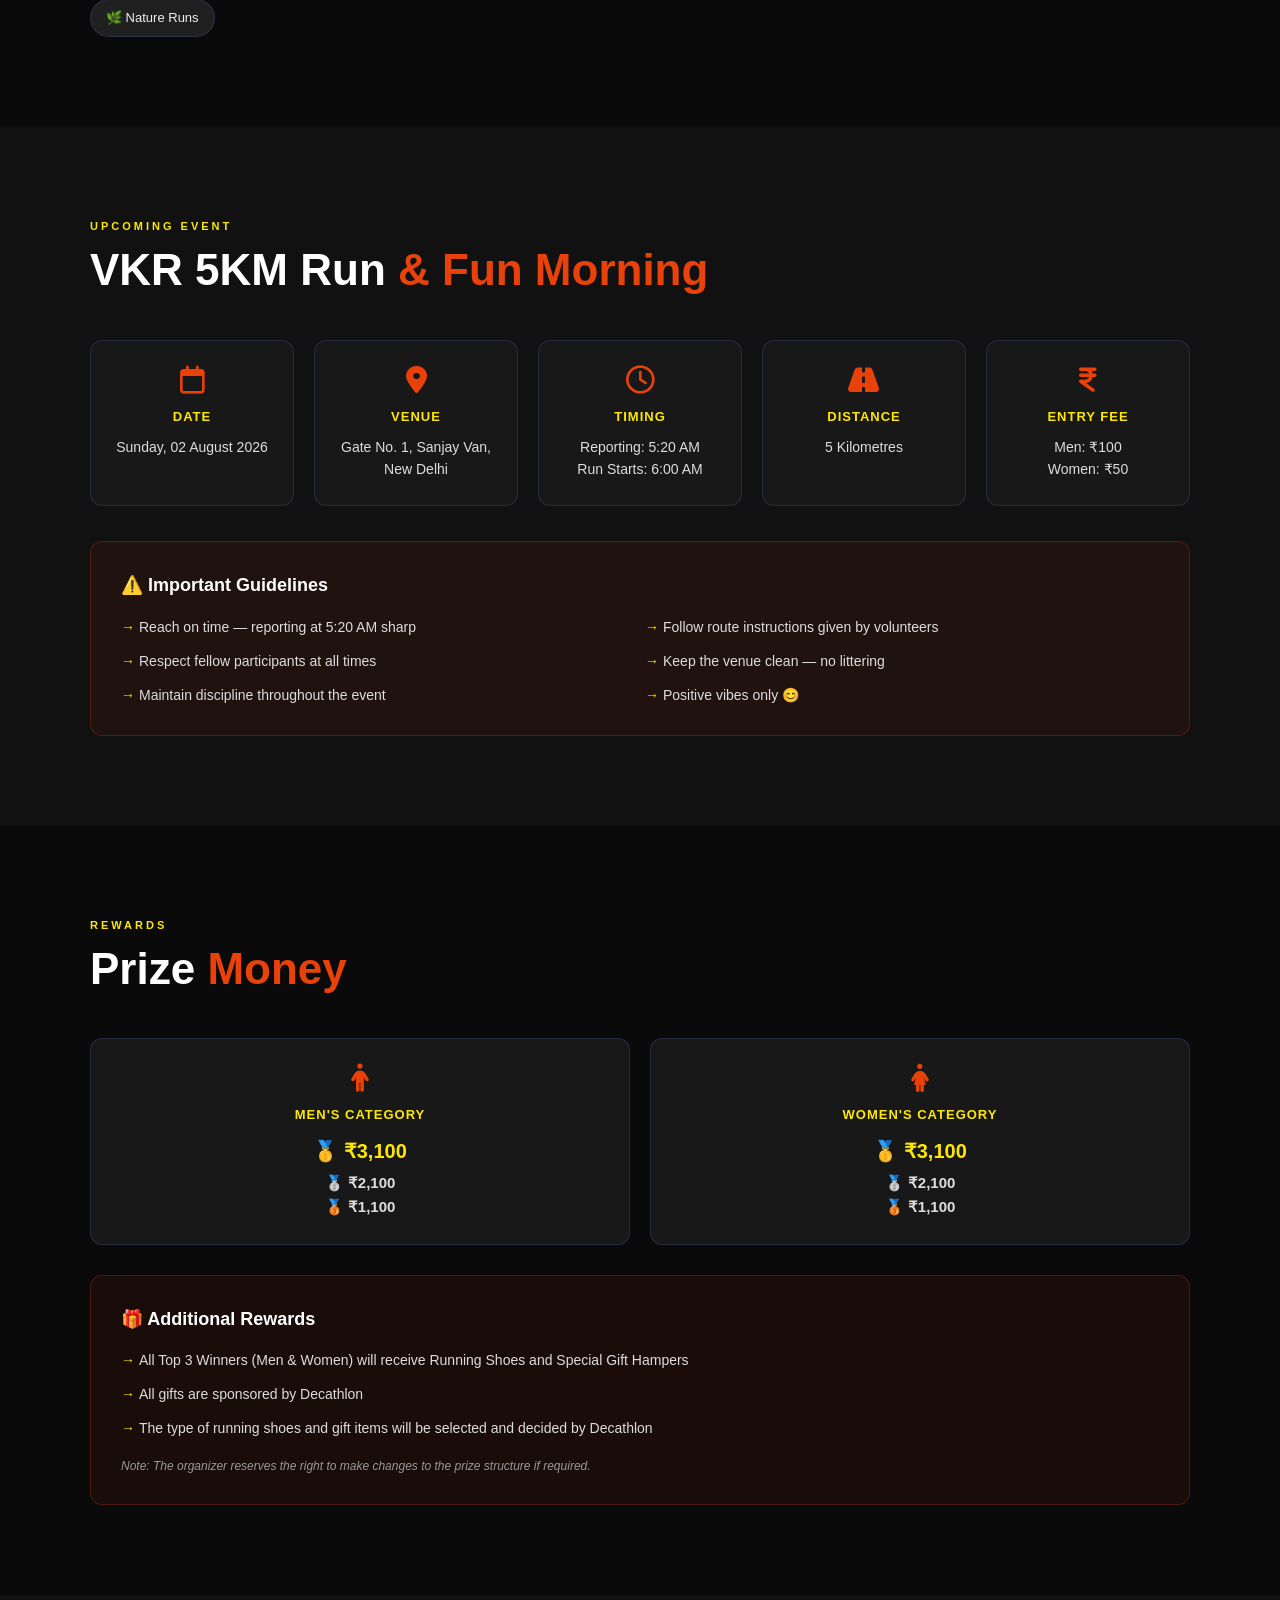
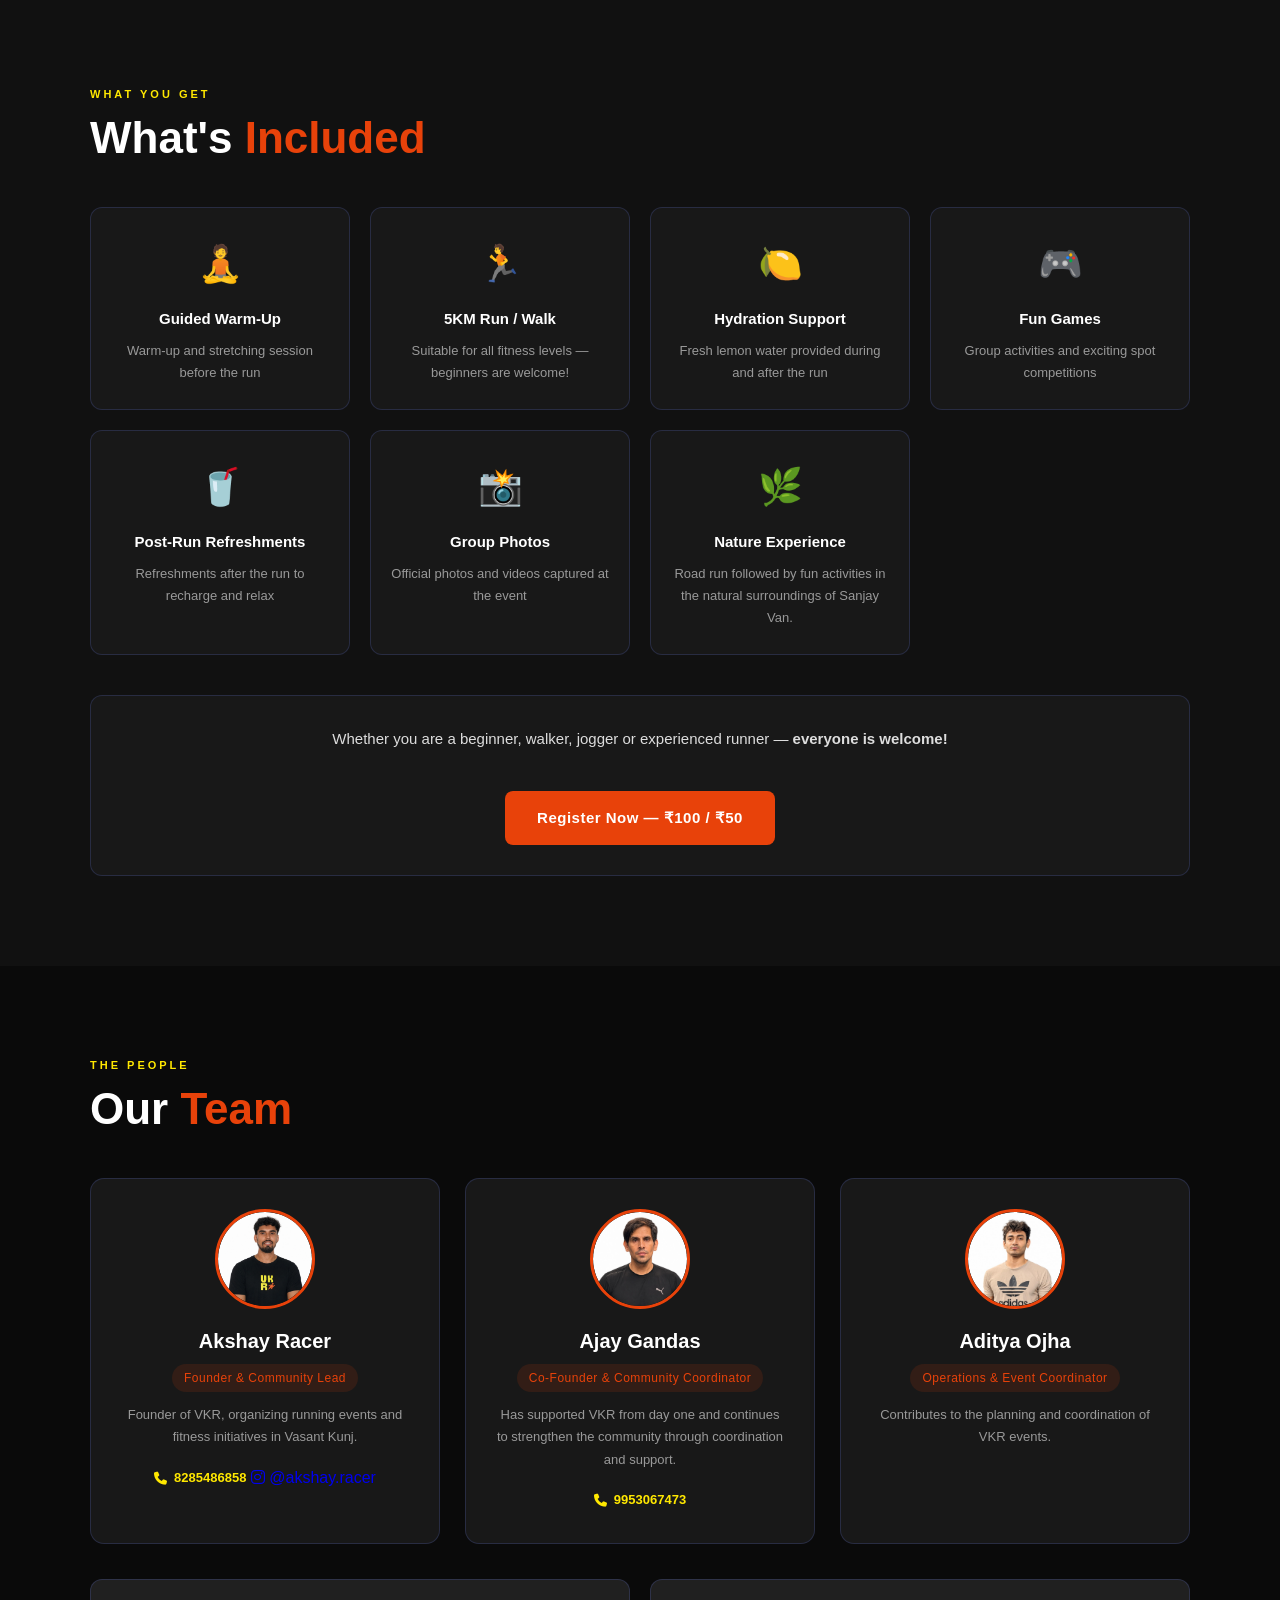
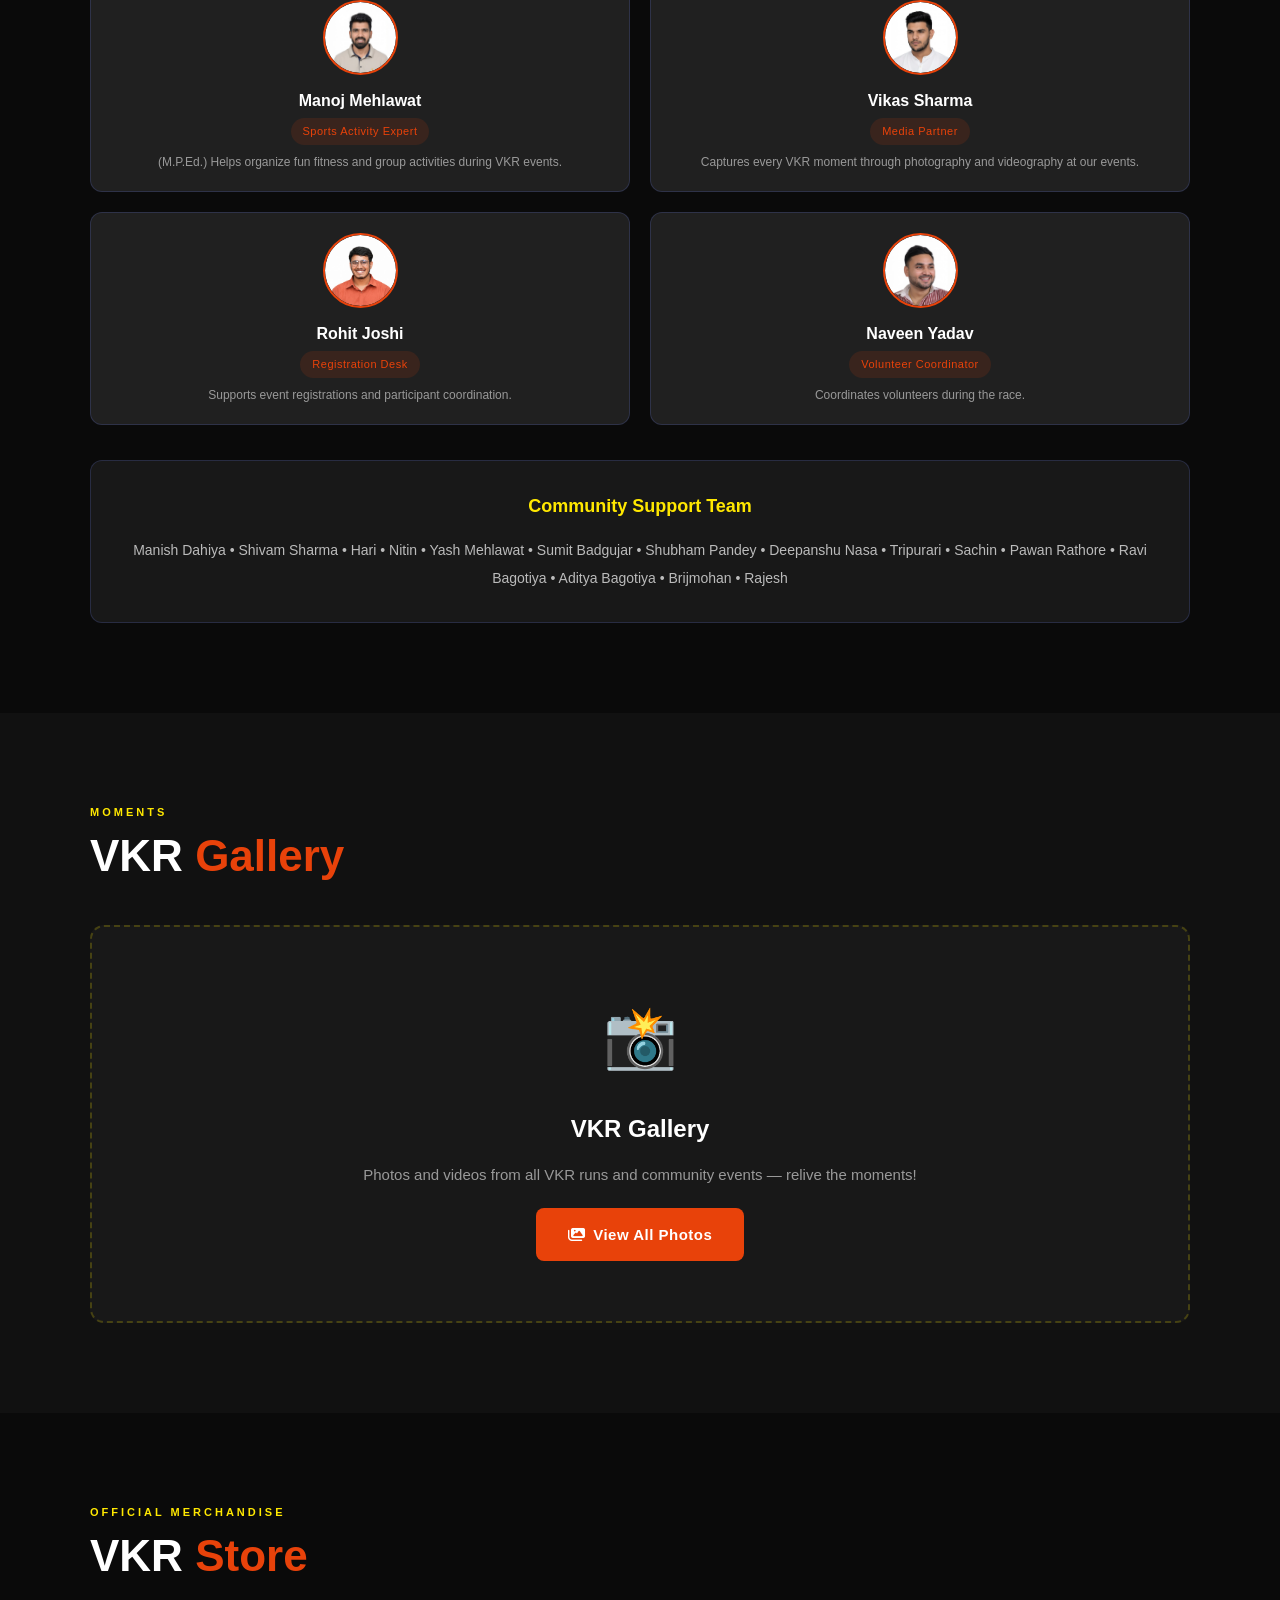
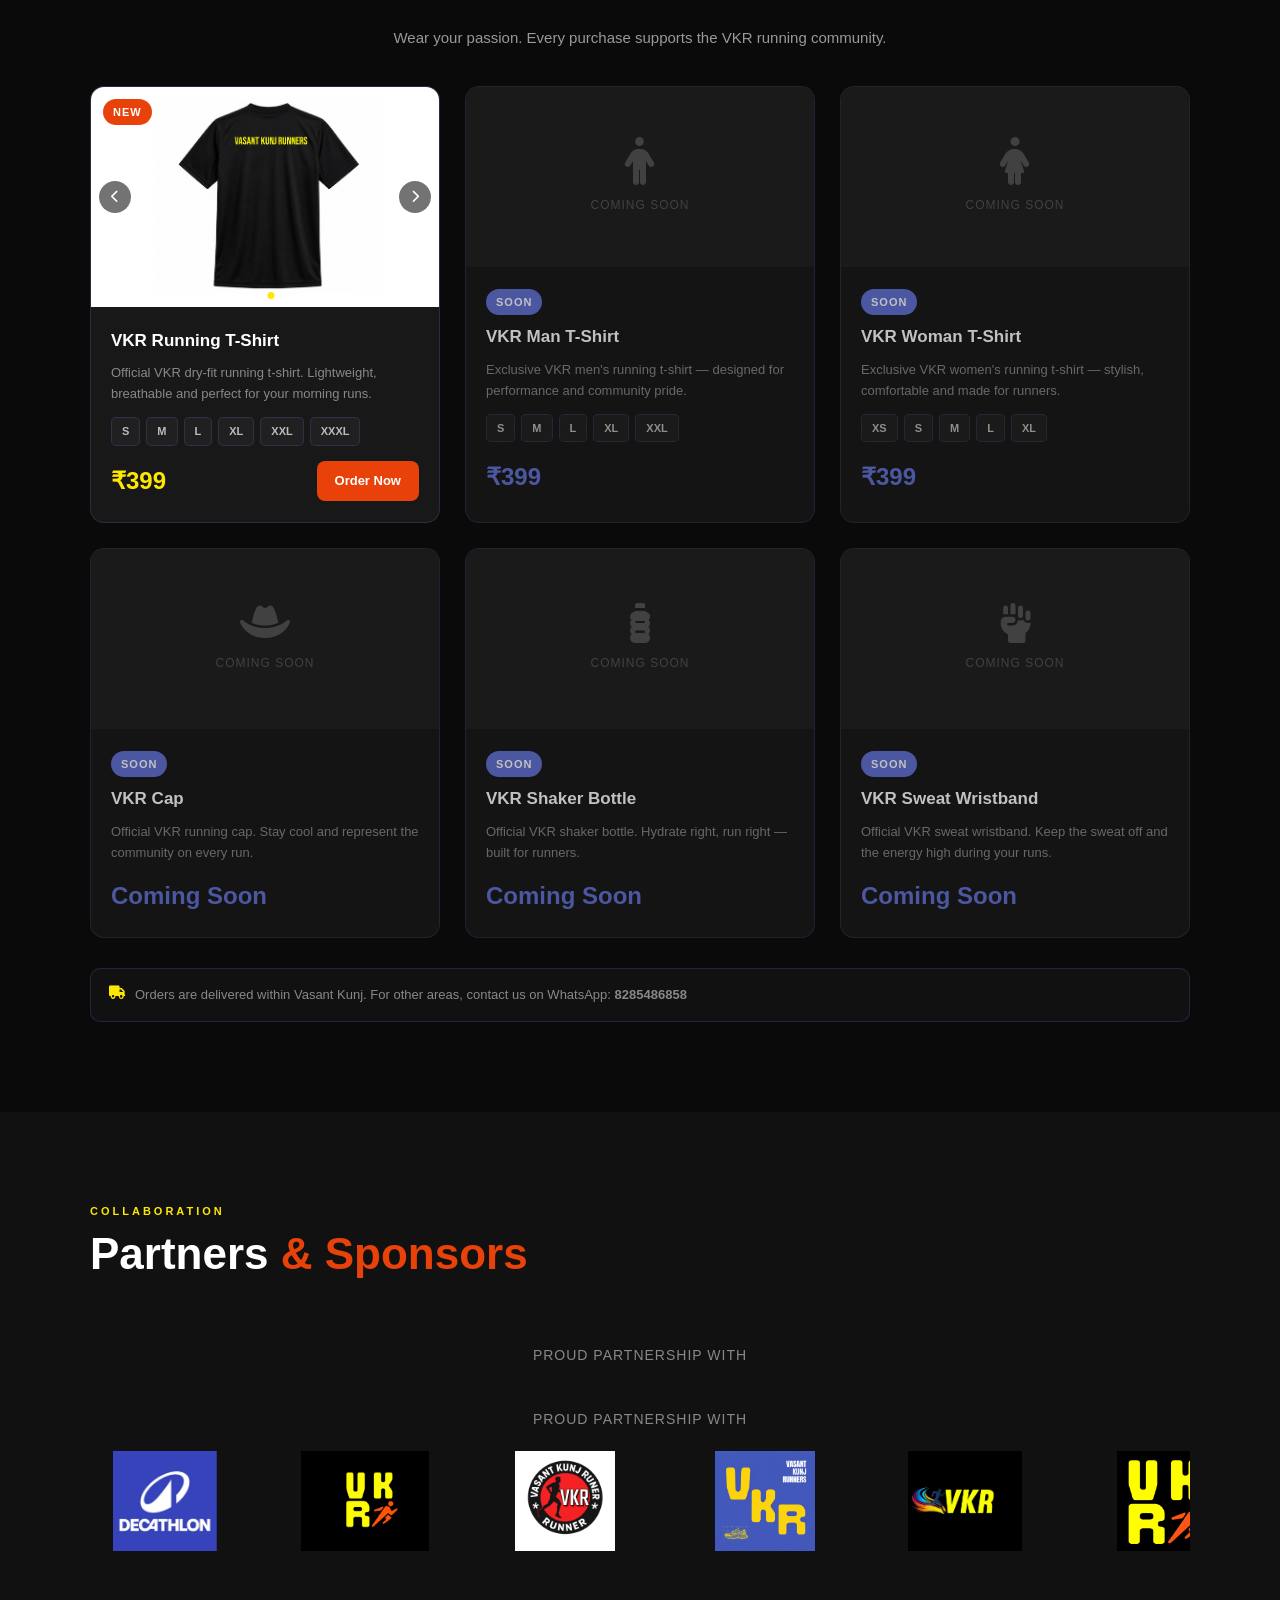
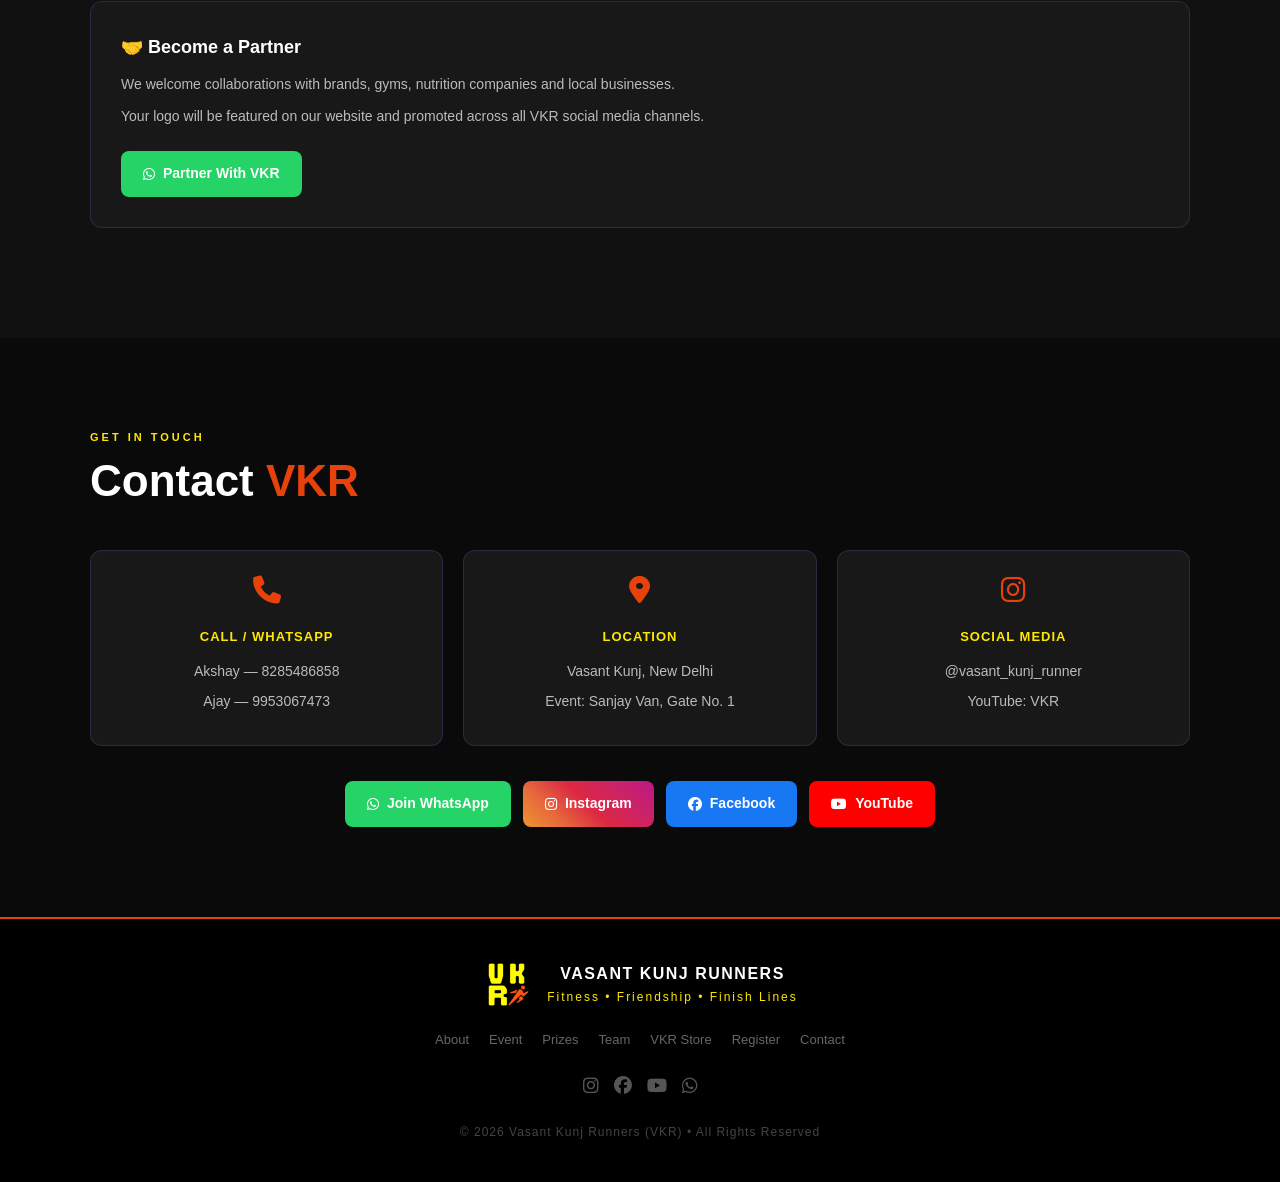
==== commit 7a52eea3: "Update index.html" ====
--- a/index.html
+++ b/index.html
@@ -410,22 +410,32 @@
     <!-- SPONSOR LOGO SLIDER -->
     <div class="sponsor-slider-wrap">
       <p class="sponsor-title">Proud Partnership With</p>
-      <div class="sponsor-track">
-  <div class="sponsor-item"><div class="sponsor-placeholder"><i class="fa-solid fa-handshake"></i><span>Your Brand</span></div></div>
-  <div class="sponsor-item"><div class="sponsor-placeholder"><i class="fa-solid fa-star"></i><span>Sponsor</span></div></div>
-  <div class="sponsor-item"><div class="sponsor-placeholder"><i class="fa-solid fa-award"></i><span>Partner</span></div></div>
-  <div class="sponsor-item"><div class="sponsor-placeholder"><i class="fa-solid fa-trophy"></i><span>Sponsor</span></div></div>
-  <div class="sponsor-item"><div class="sponsor-placeholder"><i class="fa-solid fa-medal"></i><span>Partner</span></div></div>
-  <!-- Duplicate for loop -->
-  <div class="sponsor-item"><div class="sponsor-placeholder"><i class="fa-solid fa-handshake"></i><span>Your Brand</span></div></div>
-  <div class="sponsor-item"><div class="sponsor-placeholder"><i class="fa-solid fa-star"></i><span>Sponsor</span></div></div>
-  <div class="sponsor-item"><div class="sponsor-placeholder"><i class="fa-solid fa-award"></i><span>Partner</span></div></div>
-  <div class="sponsor-item"><div class="sponsor-placeholder"><i class="fa-solid fa-trophy"></i><span>Sponsor</span></div></div>
-  <div class="sponsor-item"><div class="sponsor-placeholder"><i class="fa-solid fa-medal"></i><span>Partner</span></div></div>
+ <div class="sponsor-slider-wrap">
+  <p class="sponsor-title">Proud Partnership With</p>
+  <div class="sponsor-track">
+    <div class="sponsor-item"><img src="partner1.jpg" class="sponsor-logo" alt="Partner 1"></div>
+    <div class="sponsor-item"><img src="partner2.jpg" class="sponsor-logo" alt="Partner 2"></div>
+    <div class="sponsor-item"><img src="partner3.jpg" class="sponsor-logo" alt="Partner 3"></div>
+    <div class="sponsor-item"><img src="partner4.jpg" class="sponsor-logo" alt="Partner 4"></div>
+    <div class="sponsor-item"><img src="partner5.jpg" class="sponsor-logo" alt="Partner 5"></div>
+    <div class="sponsor-item"><img src="partner6.jpg" class="sponsor-logo" alt="Partner 6"></div>
+    <div class="sponsor-item"><img src="partner7.jpg" class="sponsor-logo" alt="Partner 7"></div>
+    <div class="sponsor-item"><img src="partner8.jpg" class="sponsor-logo" alt="Partner 8"></div>
+    <div class="sponsor-item"><img src="partner9.jpg" class="sponsor-logo" alt="Partner 9"></div>
+    <div class="sponsor-item"><img src="partner10.jpg" class="sponsor-logo" alt="Partner 10"></div>
+    <div class="sponsor-item"><img src="partner1.jpg" class="sponsor-logo" alt="Partner 1"></div>
+    <div class="sponsor-item"><img src="partner2.jpg" class="sponsor-logo" alt="Partner 2"></div>
+    <div class="sponsor-item"><img src="partner3.jpg" class="sponsor-logo" alt="Partner 3"></div>
+    <div class="sponsor-item"><img src="partner4.jpg" class="sponsor-logo" alt="Partner 4"></div>
+    <div class="sponsor-item"><img src="partner5.jpg" class="sponsor-logo" alt="Partner 5"></div>
+    <div class="sponsor-item"><img src="partner6.jpg" class="sponsor-logo" alt="Partner 6"></div>
+    <div class="sponsor-item"><img src="partner7.jpg" class="sponsor-logo" alt="Partner 7"></div>
+    <div class="sponsor-item"><img src="partner8.jpg" class="sponsor-logo" alt="Partner 8"></div>
+    <div class="sponsor-item"><img src="partner9.jpg" class="sponsor-logo" alt="Partner 9"></div>
+    <div class="sponsor-item"><img src="partner10.jpg" class="sponsor-logo" alt="Partner 10"></div>
+  </div>
 </div>
-    </div>
-
-    <div class="partners-grid" style="grid-template-columns:1fr;margin-top:30px;">
+      <div class="partners-grid" style="grid-template-columns:1fr;margin-top:30px;">
       <div class="partner-info-card">
         <h3>🤝 Become a Partner</h3>
         <p>We welcome collaborations with brands, gyms, nutrition companies and local businesses.</p>
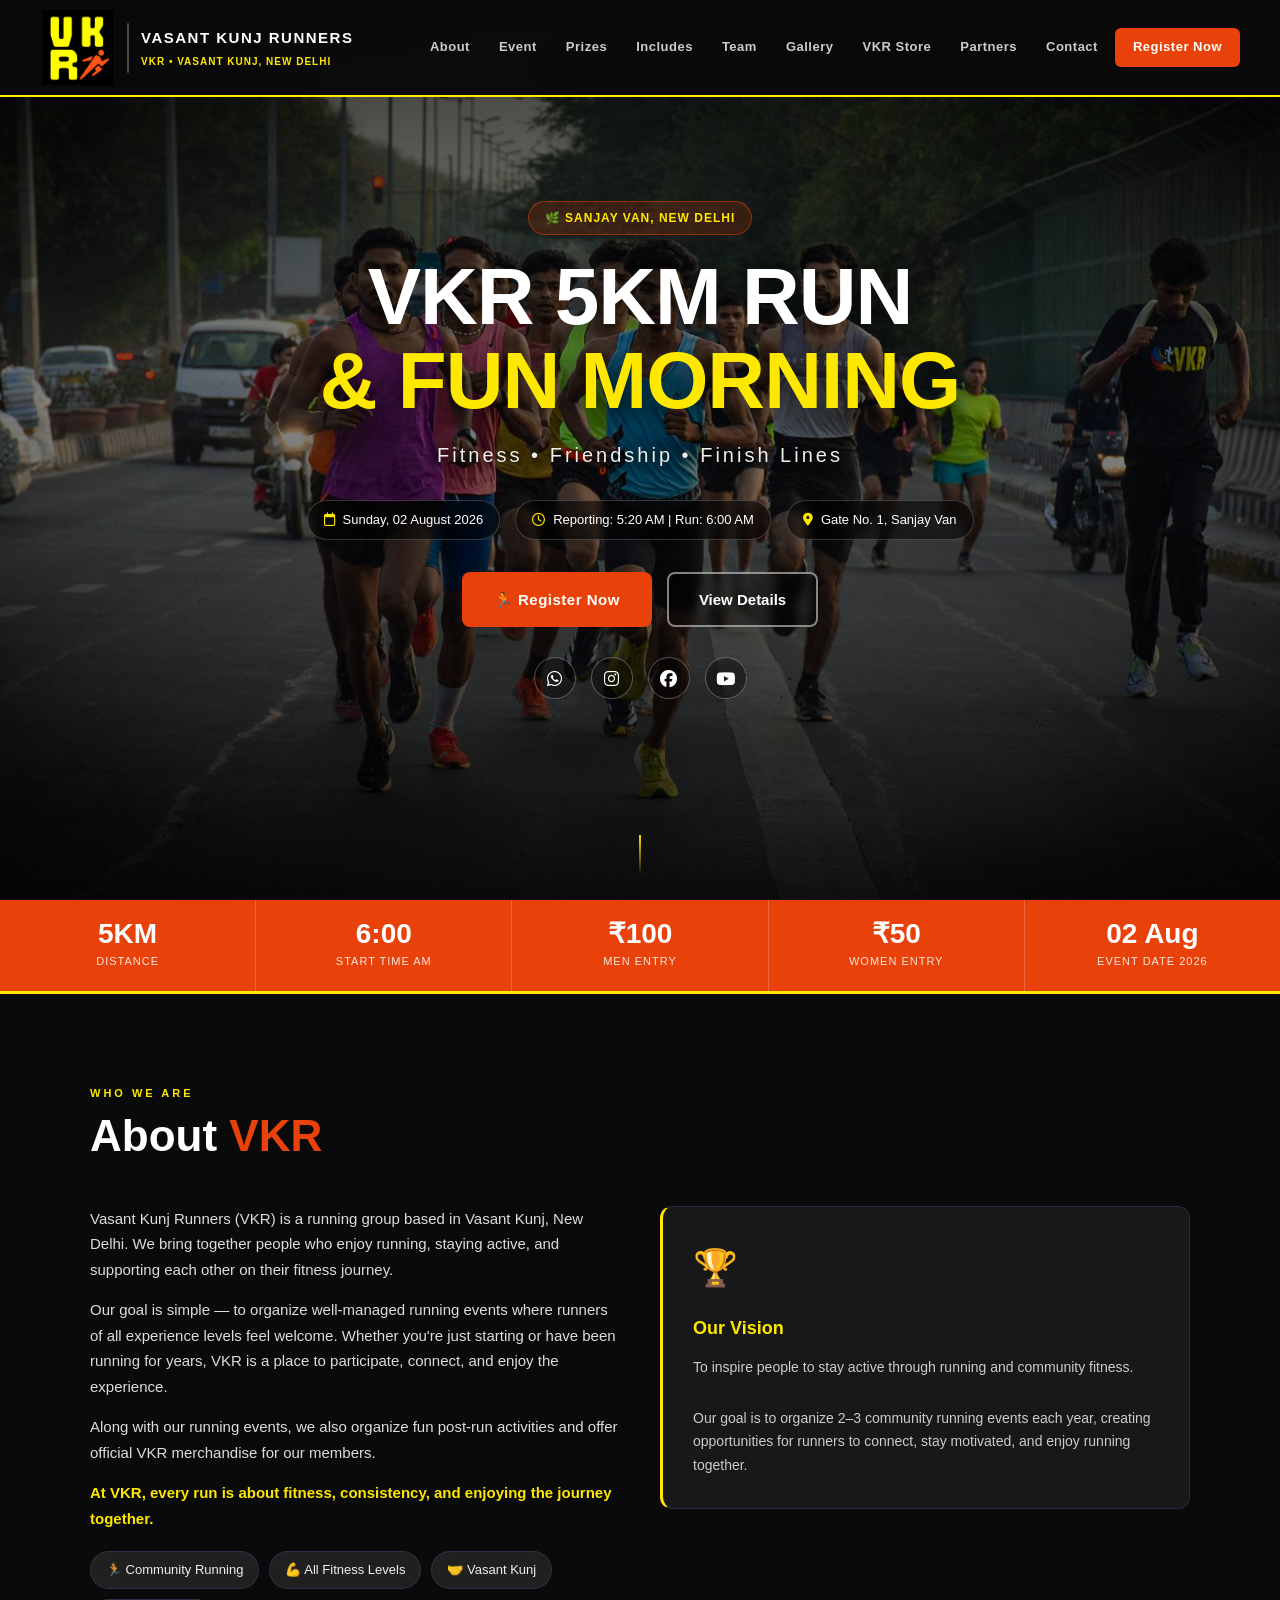
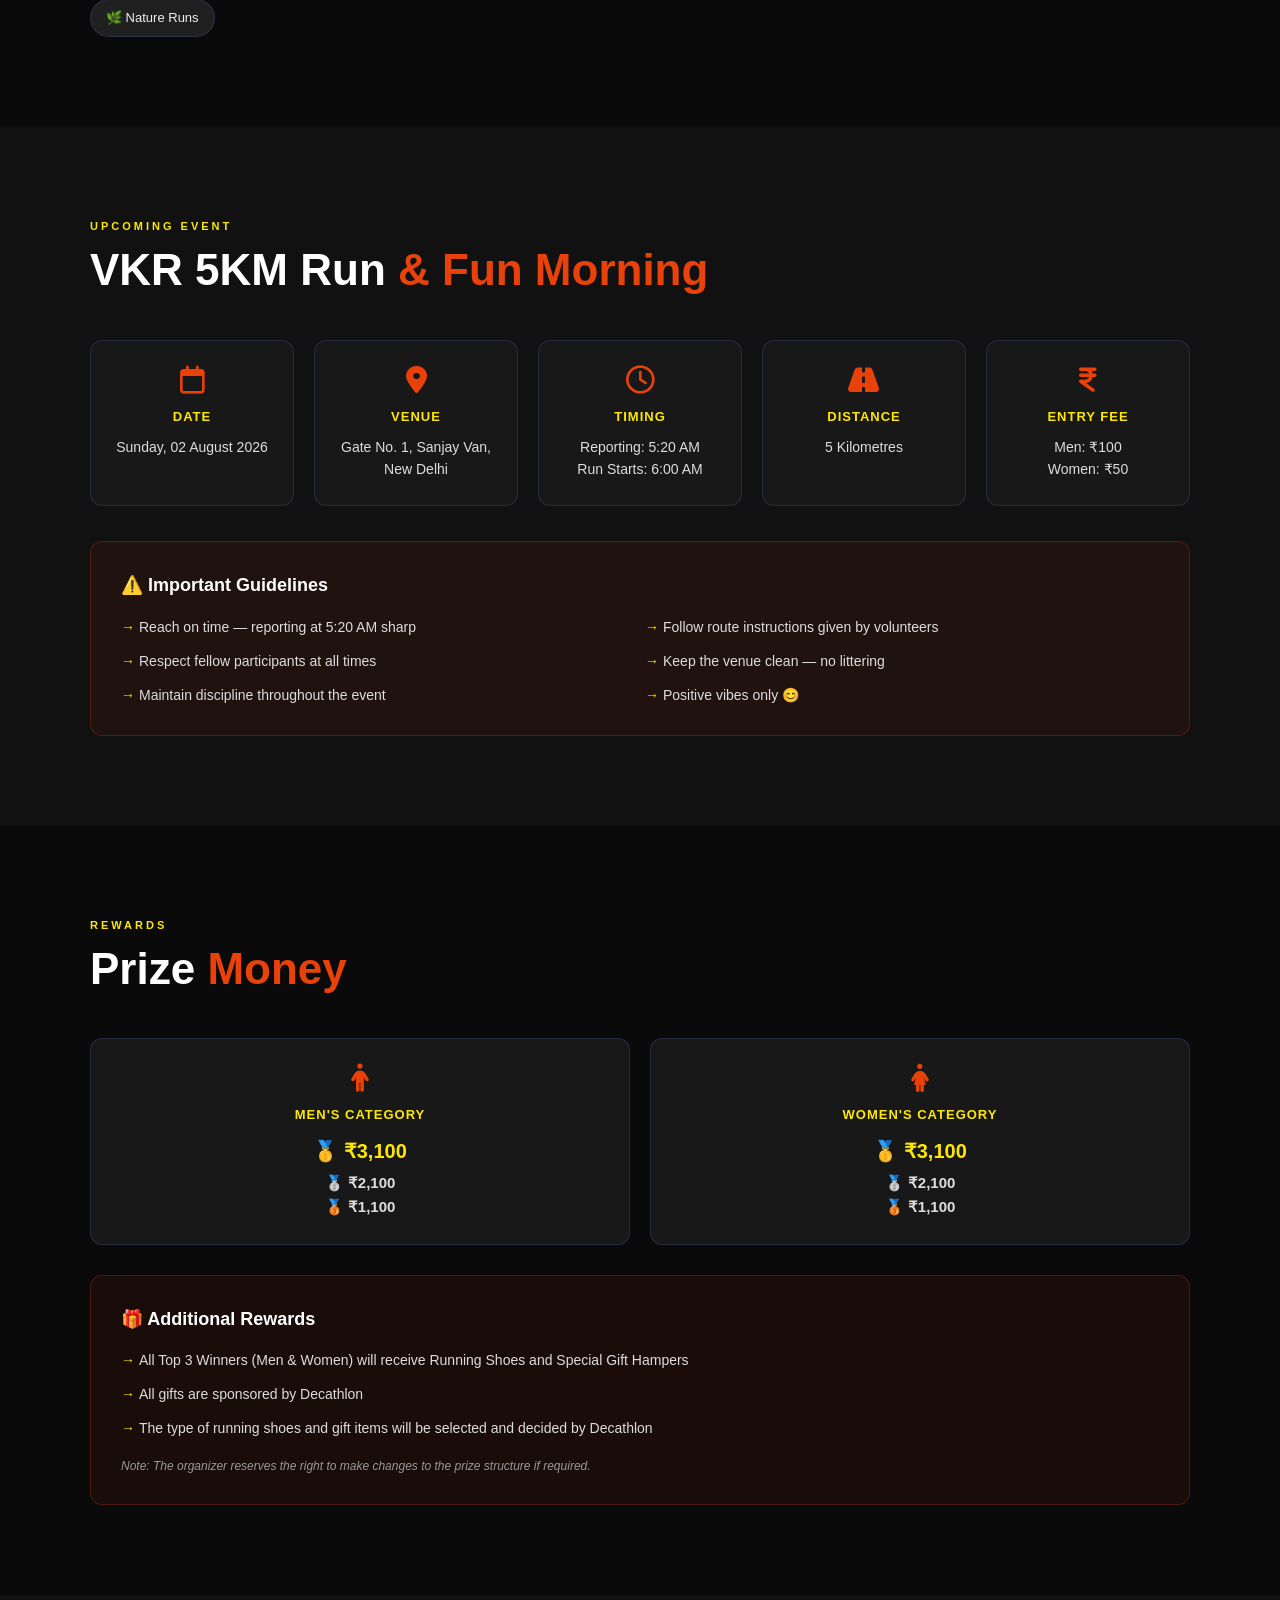
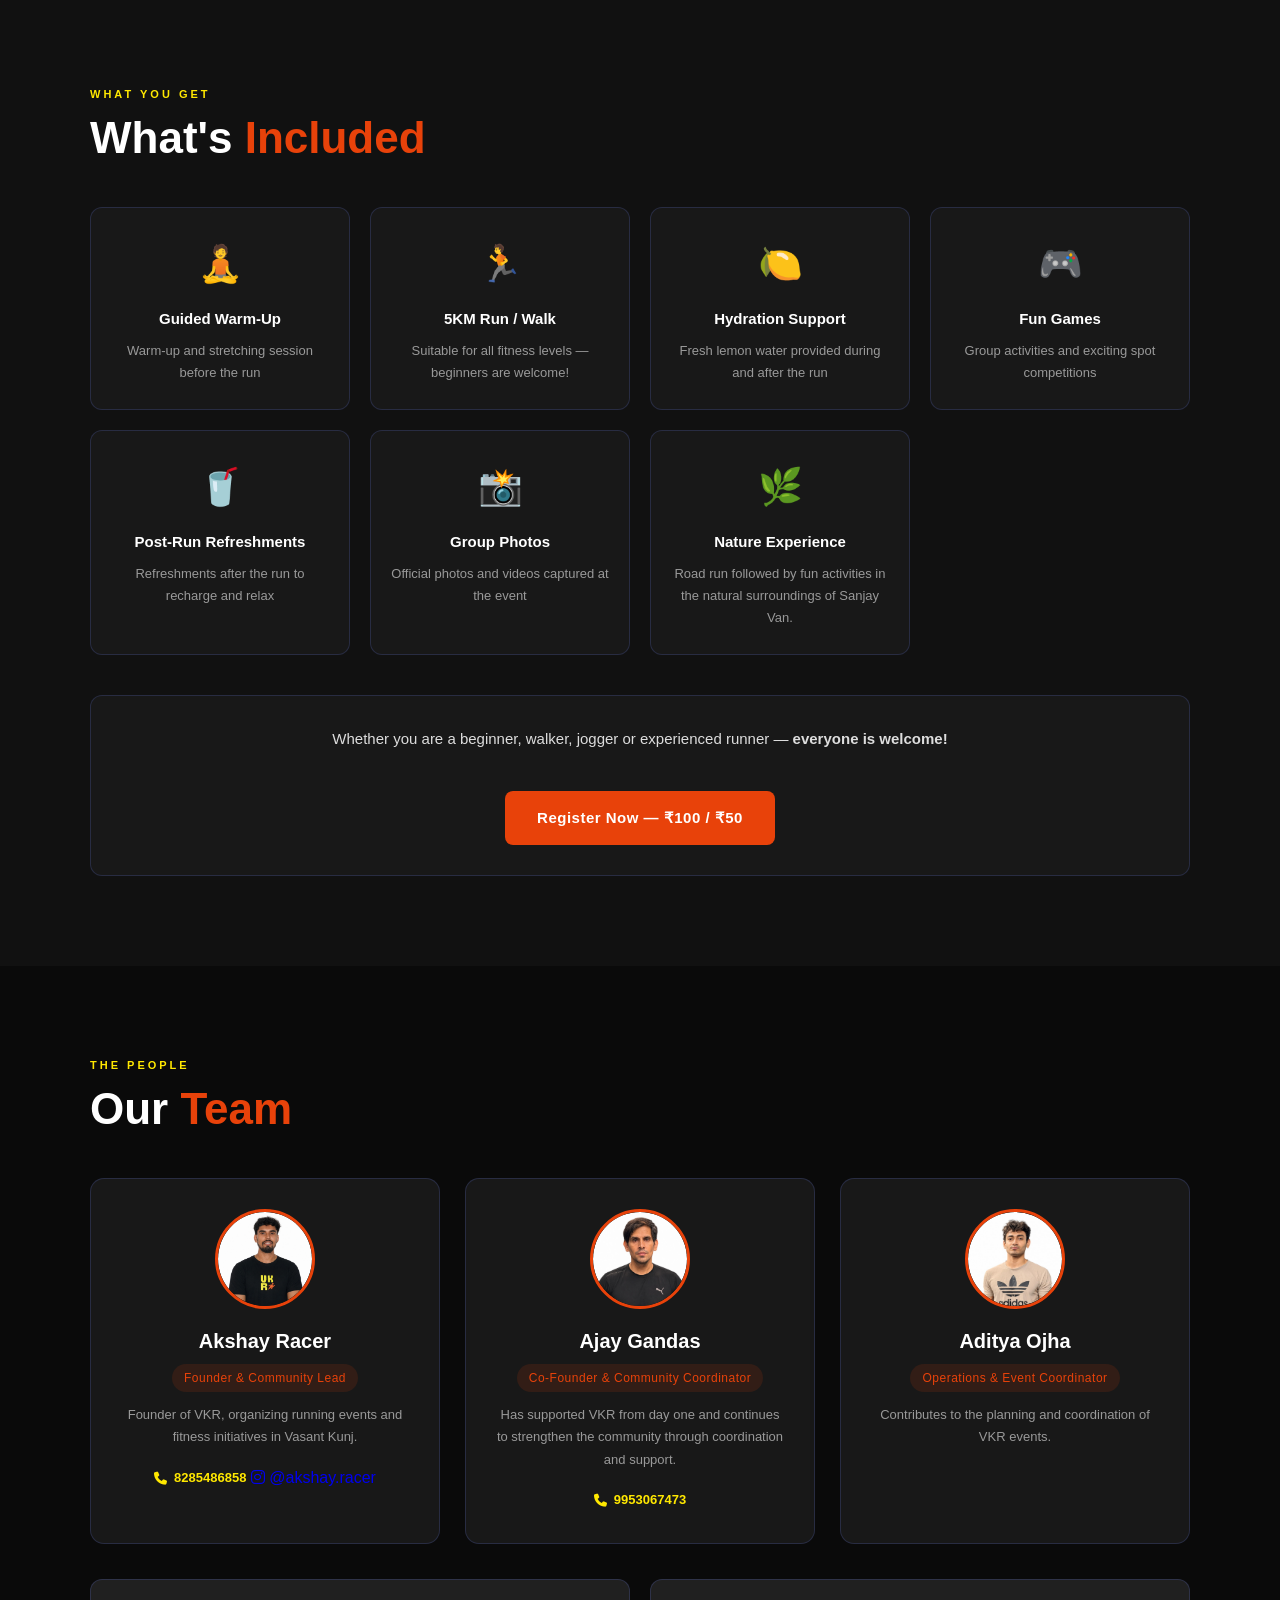
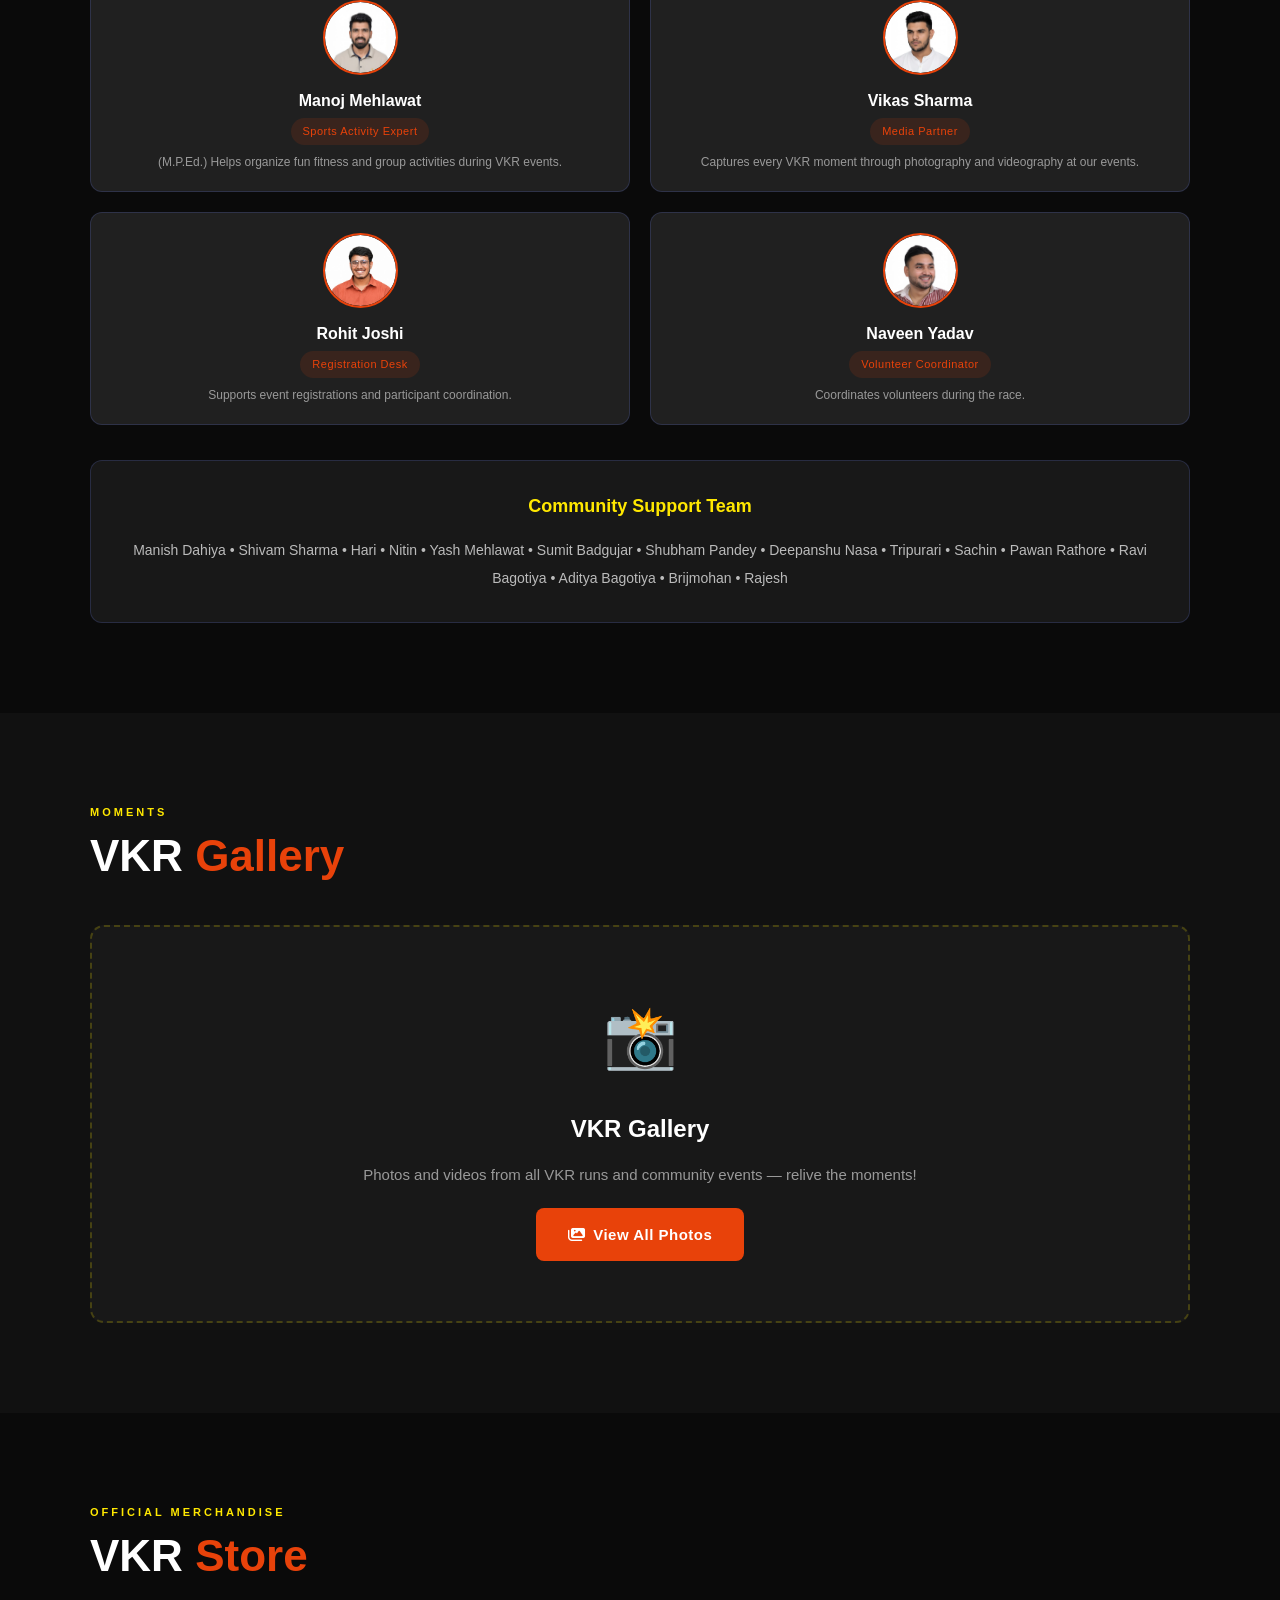
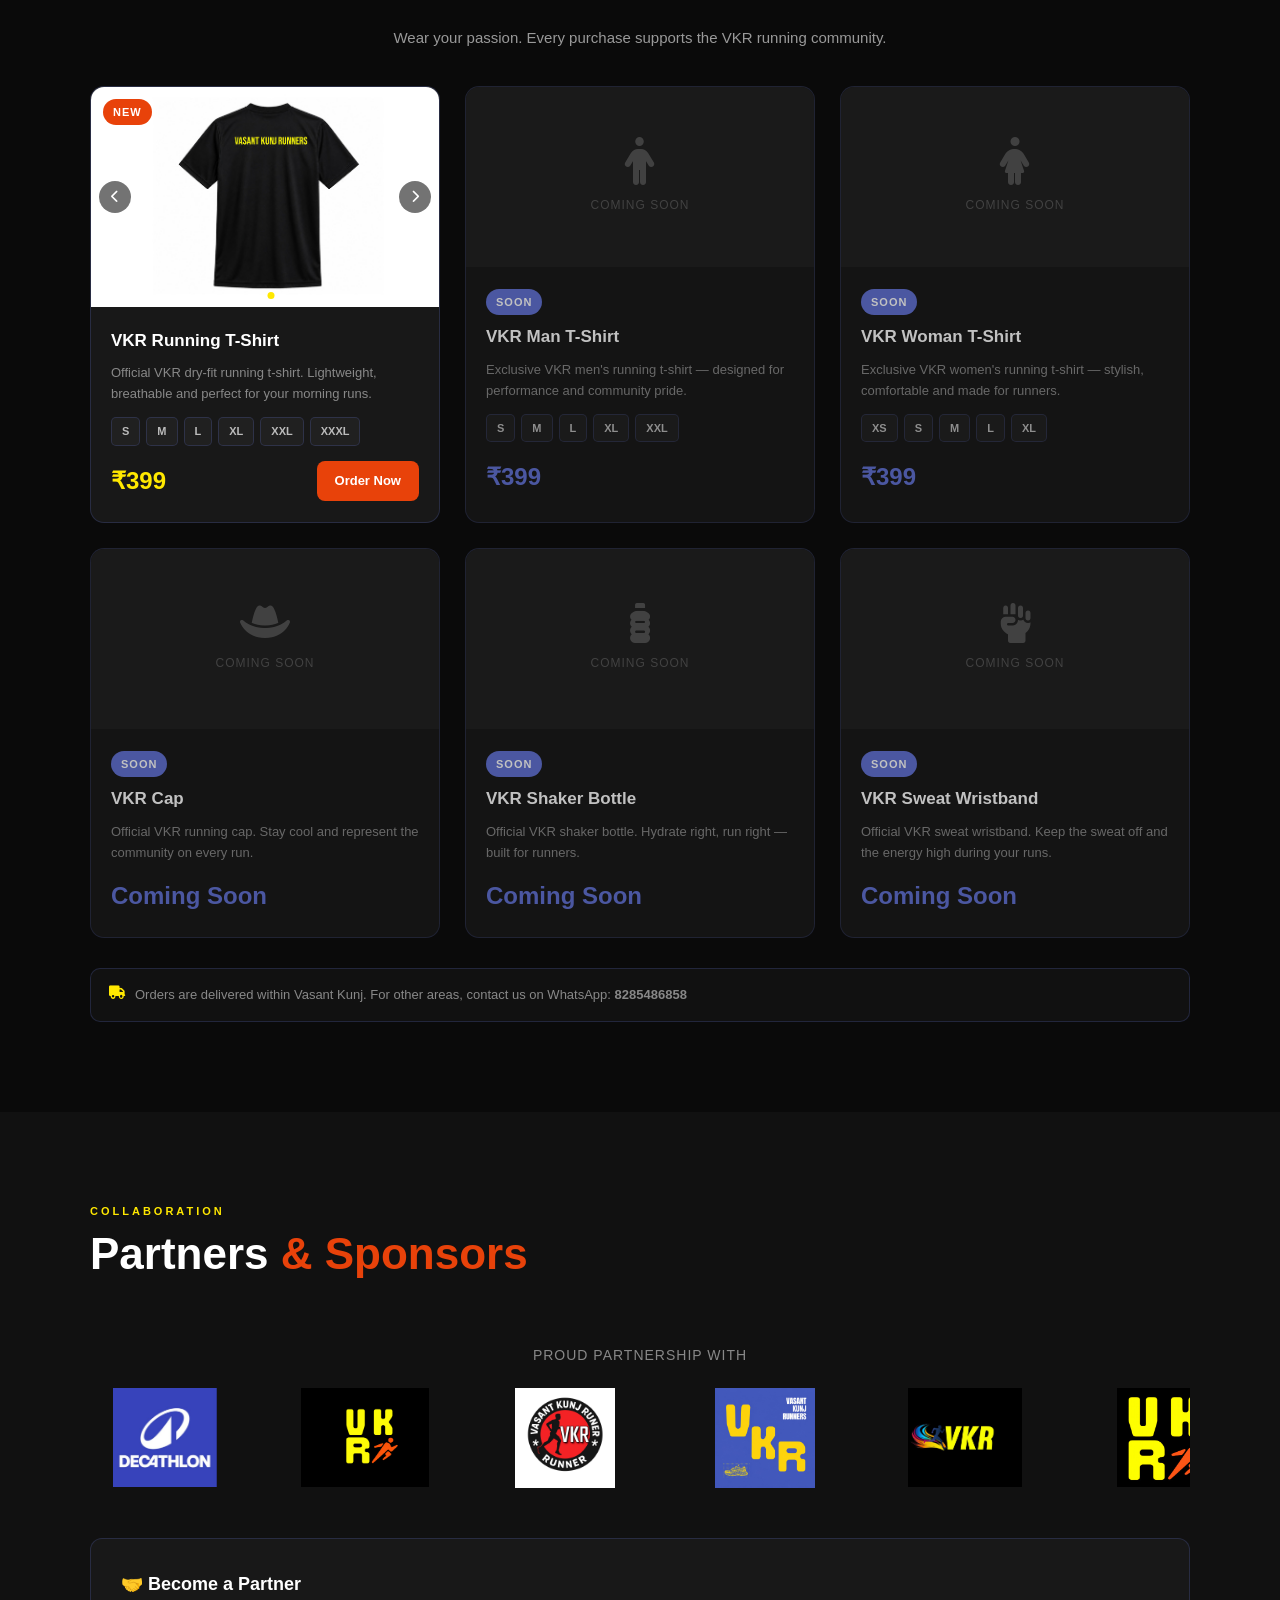
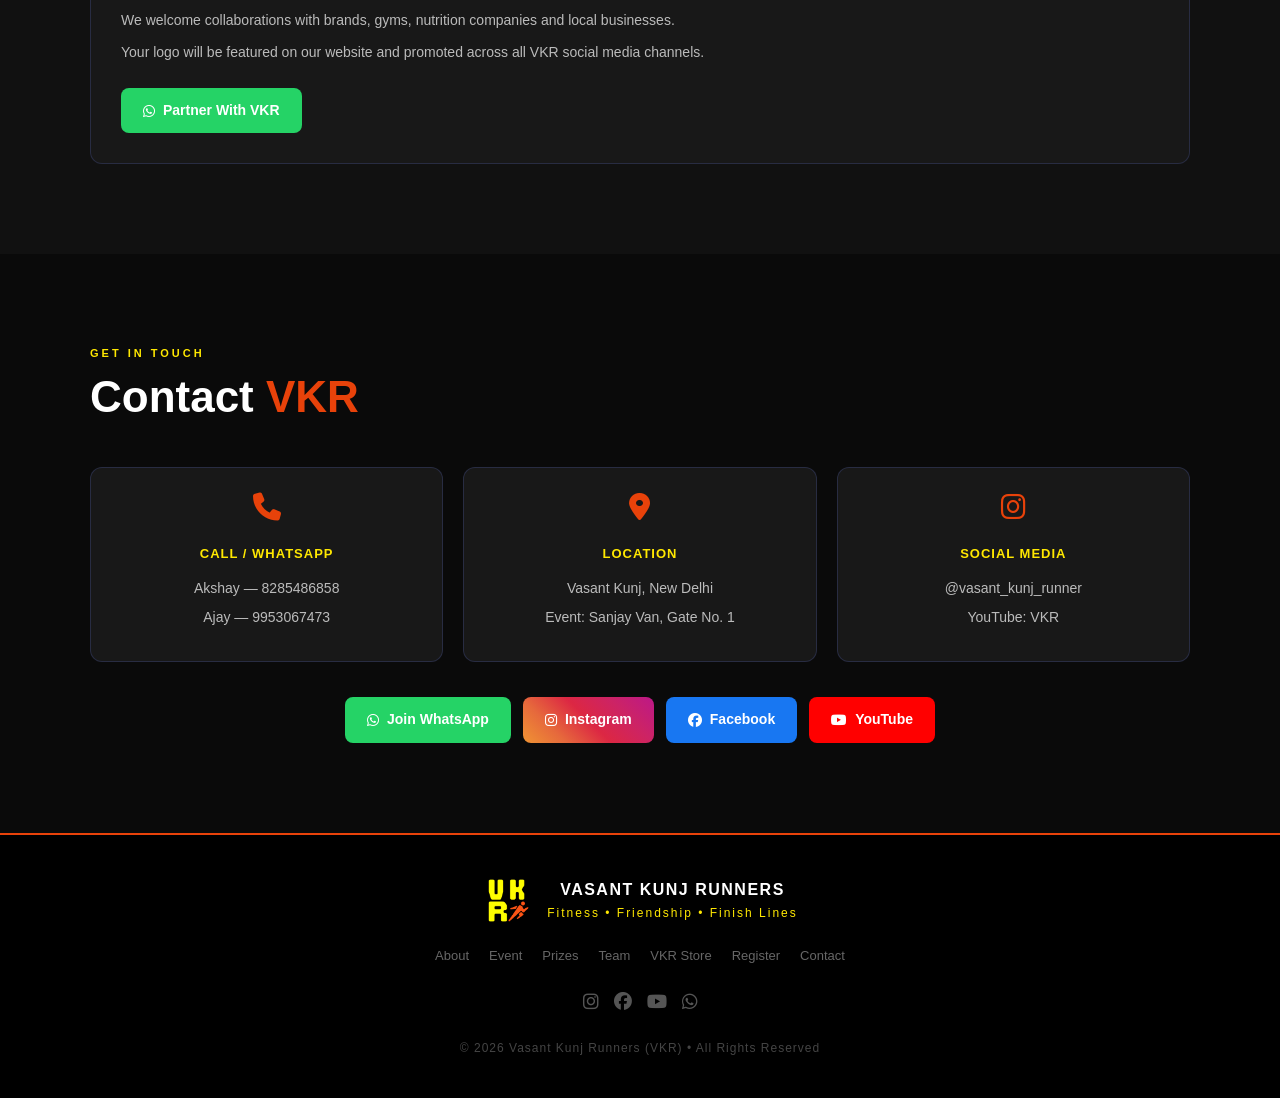
==== commit 333fe334: "Update index.html" ====
--- a/index.html
+++ b/index.html
@@ -408,8 +408,6 @@
     <h2 class="section-title">Partners <span class="red">&amp; Sponsors</span></h2>
 
     <!-- SPONSOR LOGO SLIDER -->
-    <div class="sponsor-slider-wrap">
-      <p class="sponsor-title">Proud Partnership With</p>
  <div class="sponsor-slider-wrap">
   <p class="sponsor-title">Proud Partnership With</p>
   <div class="sponsor-track">
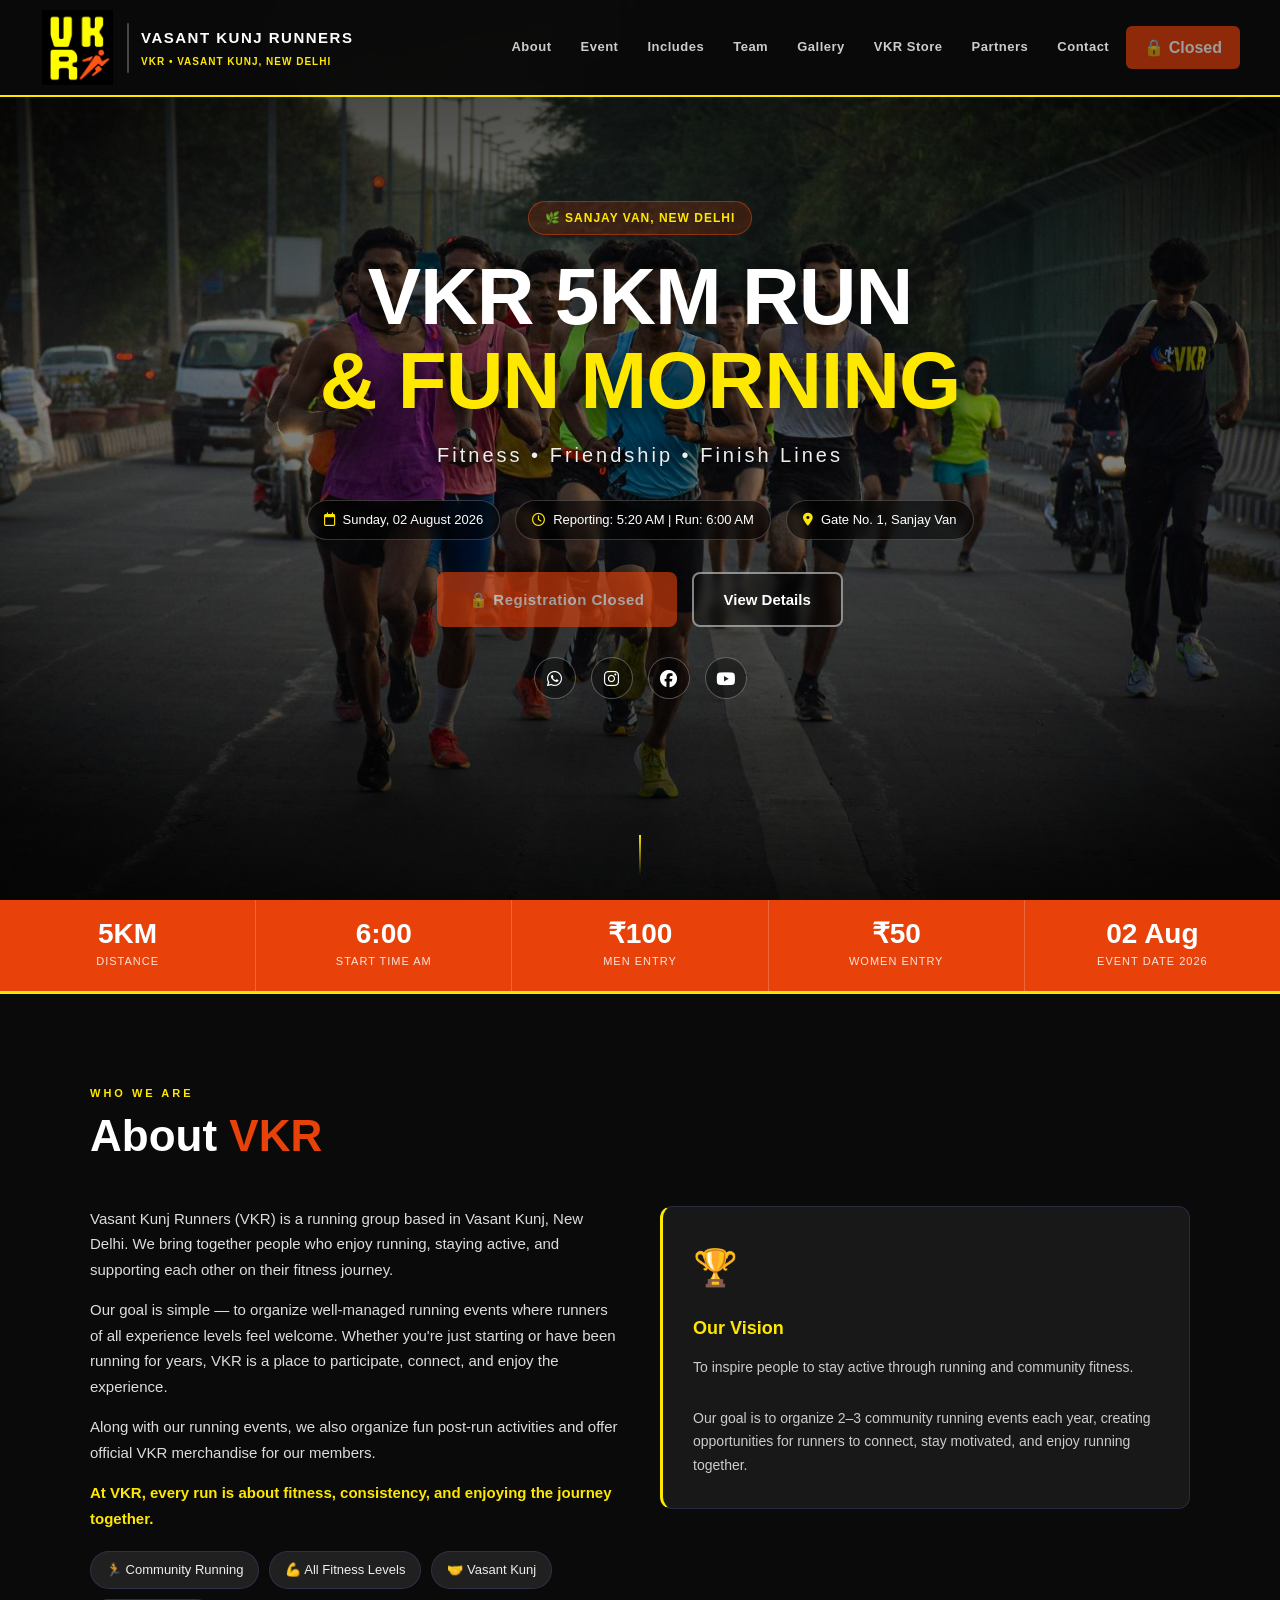
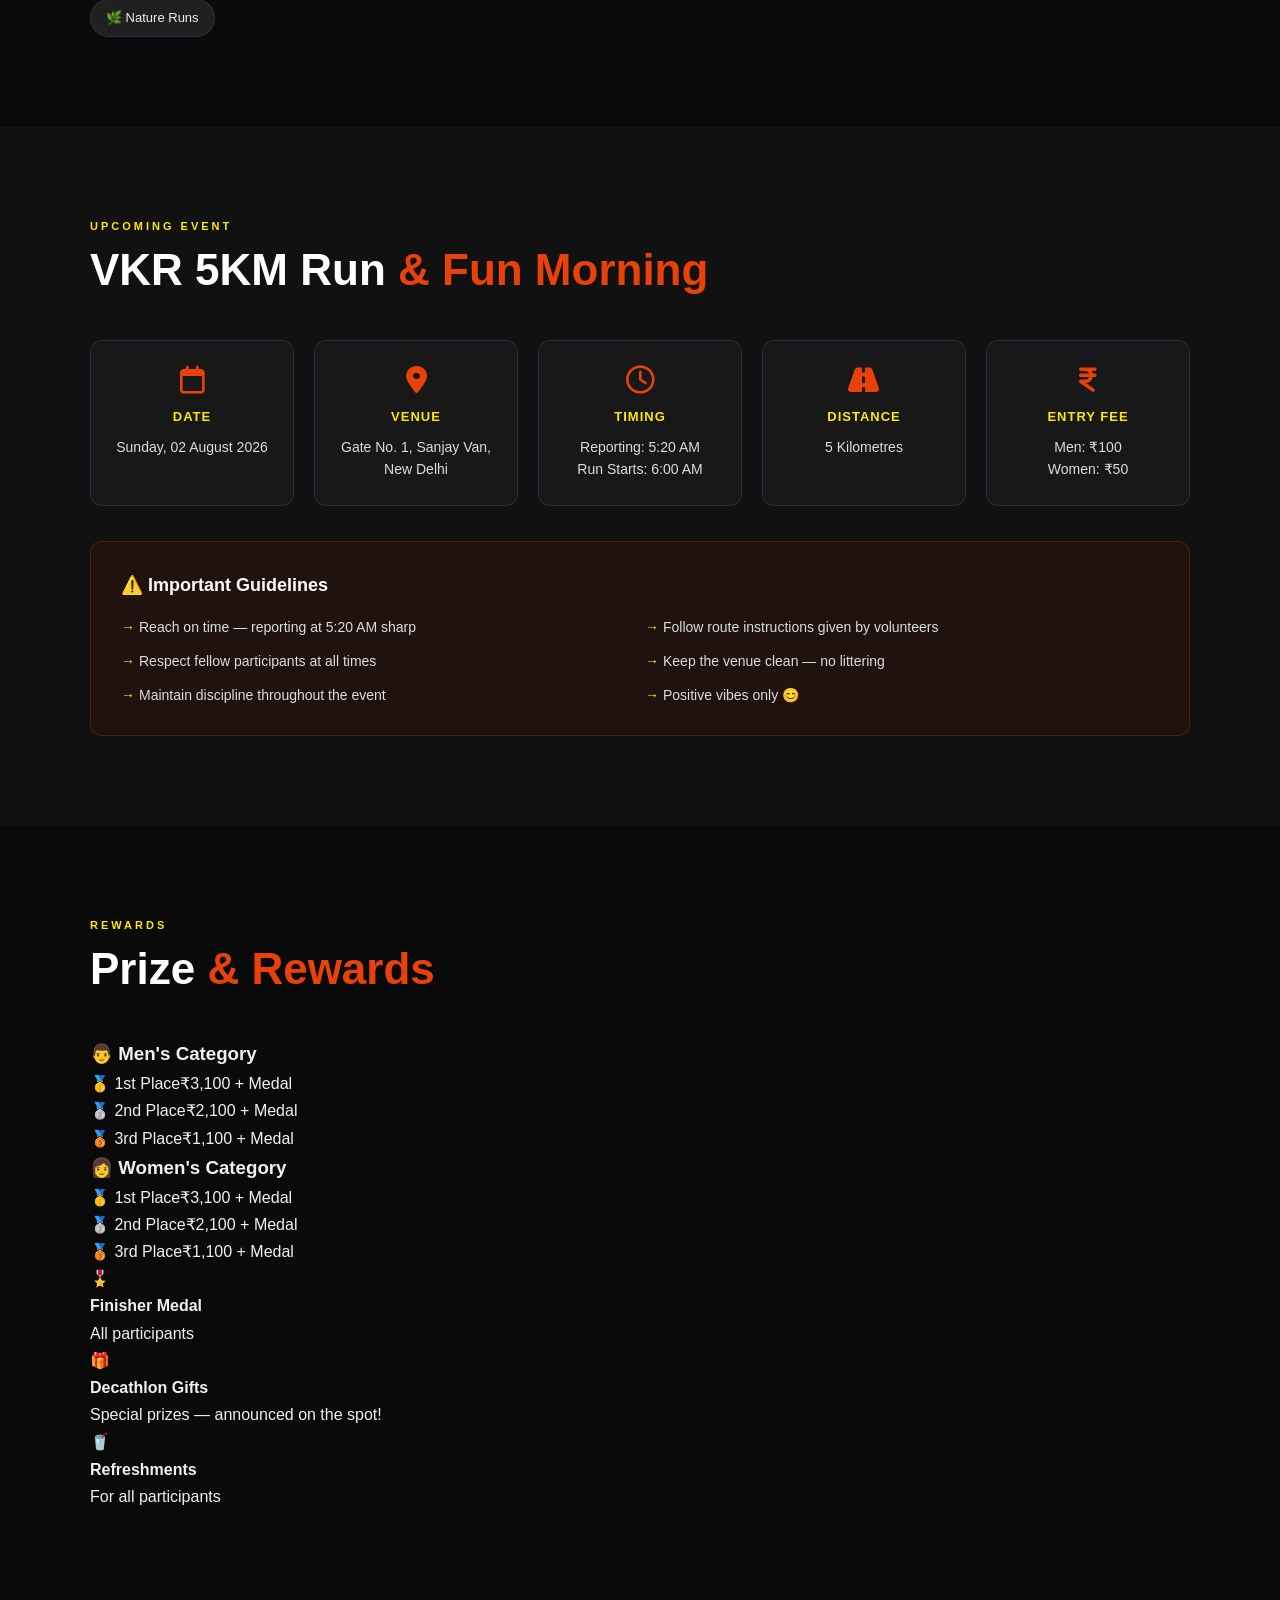
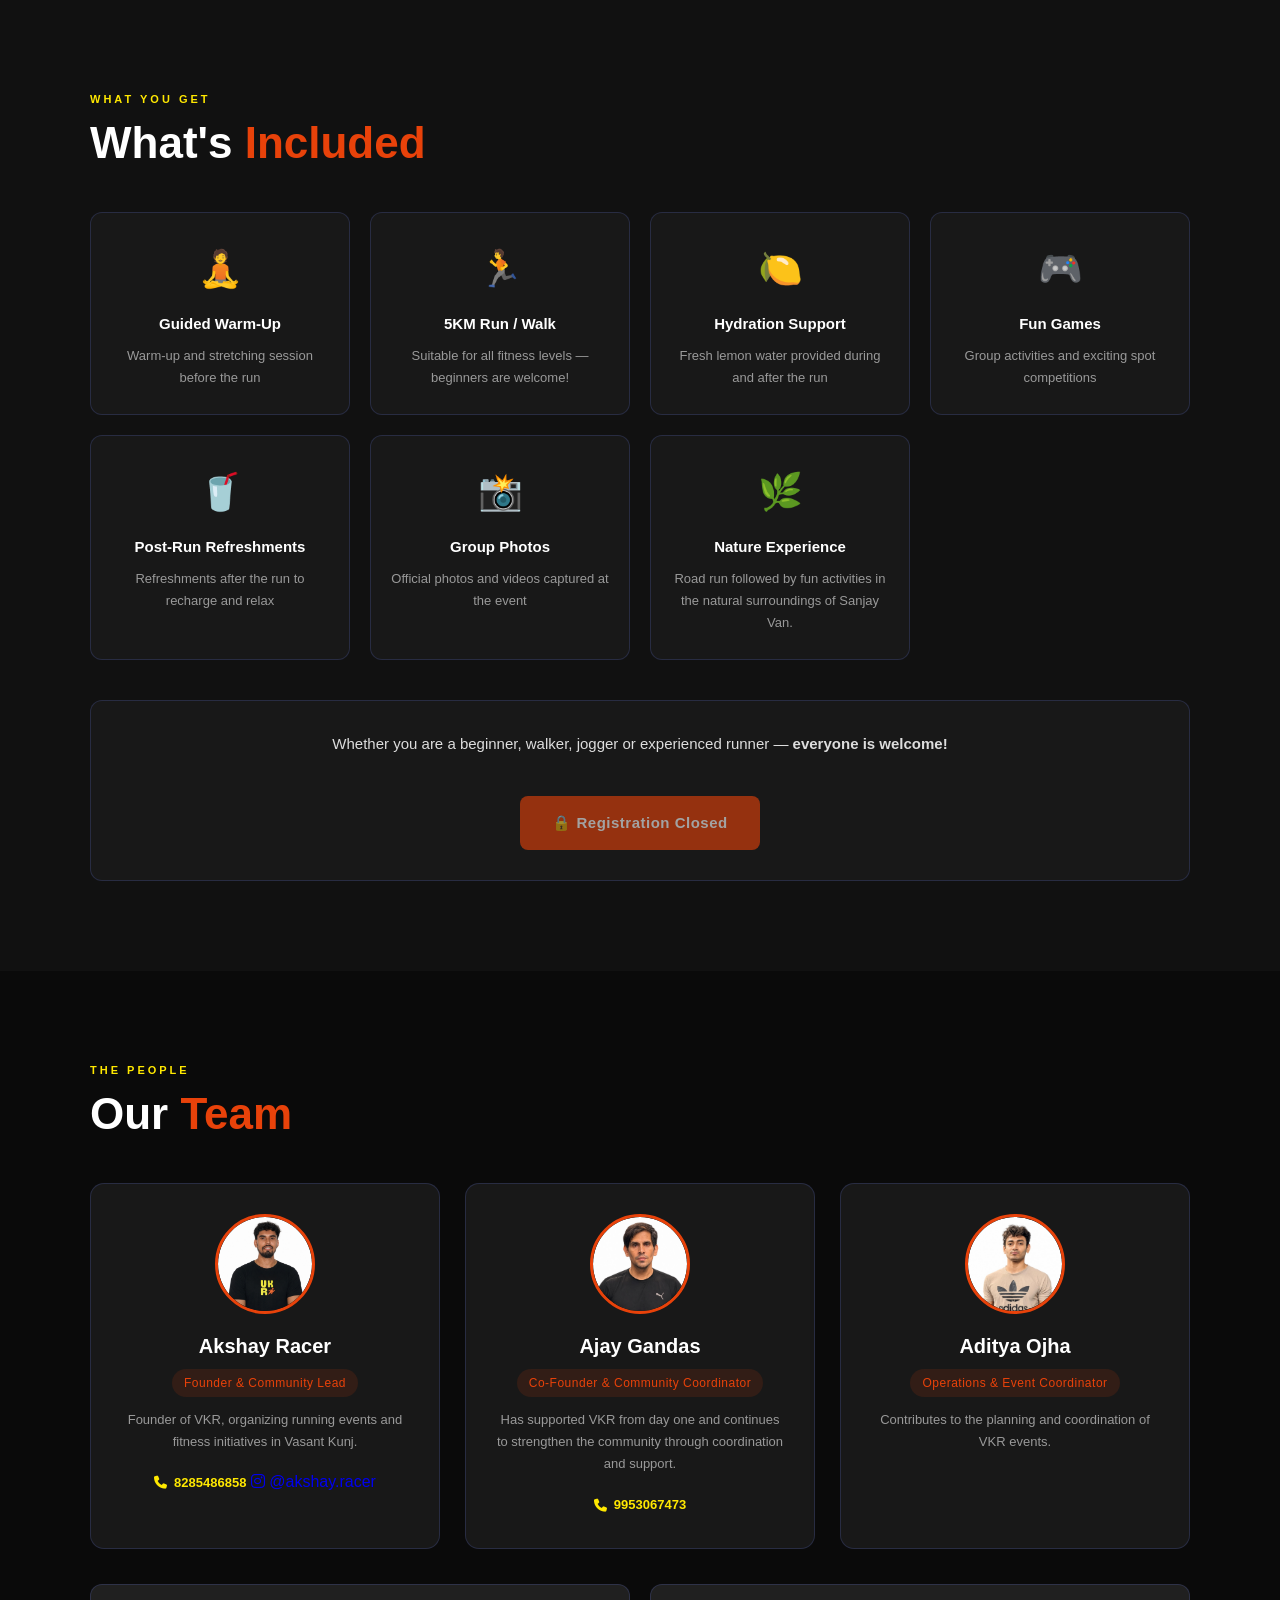
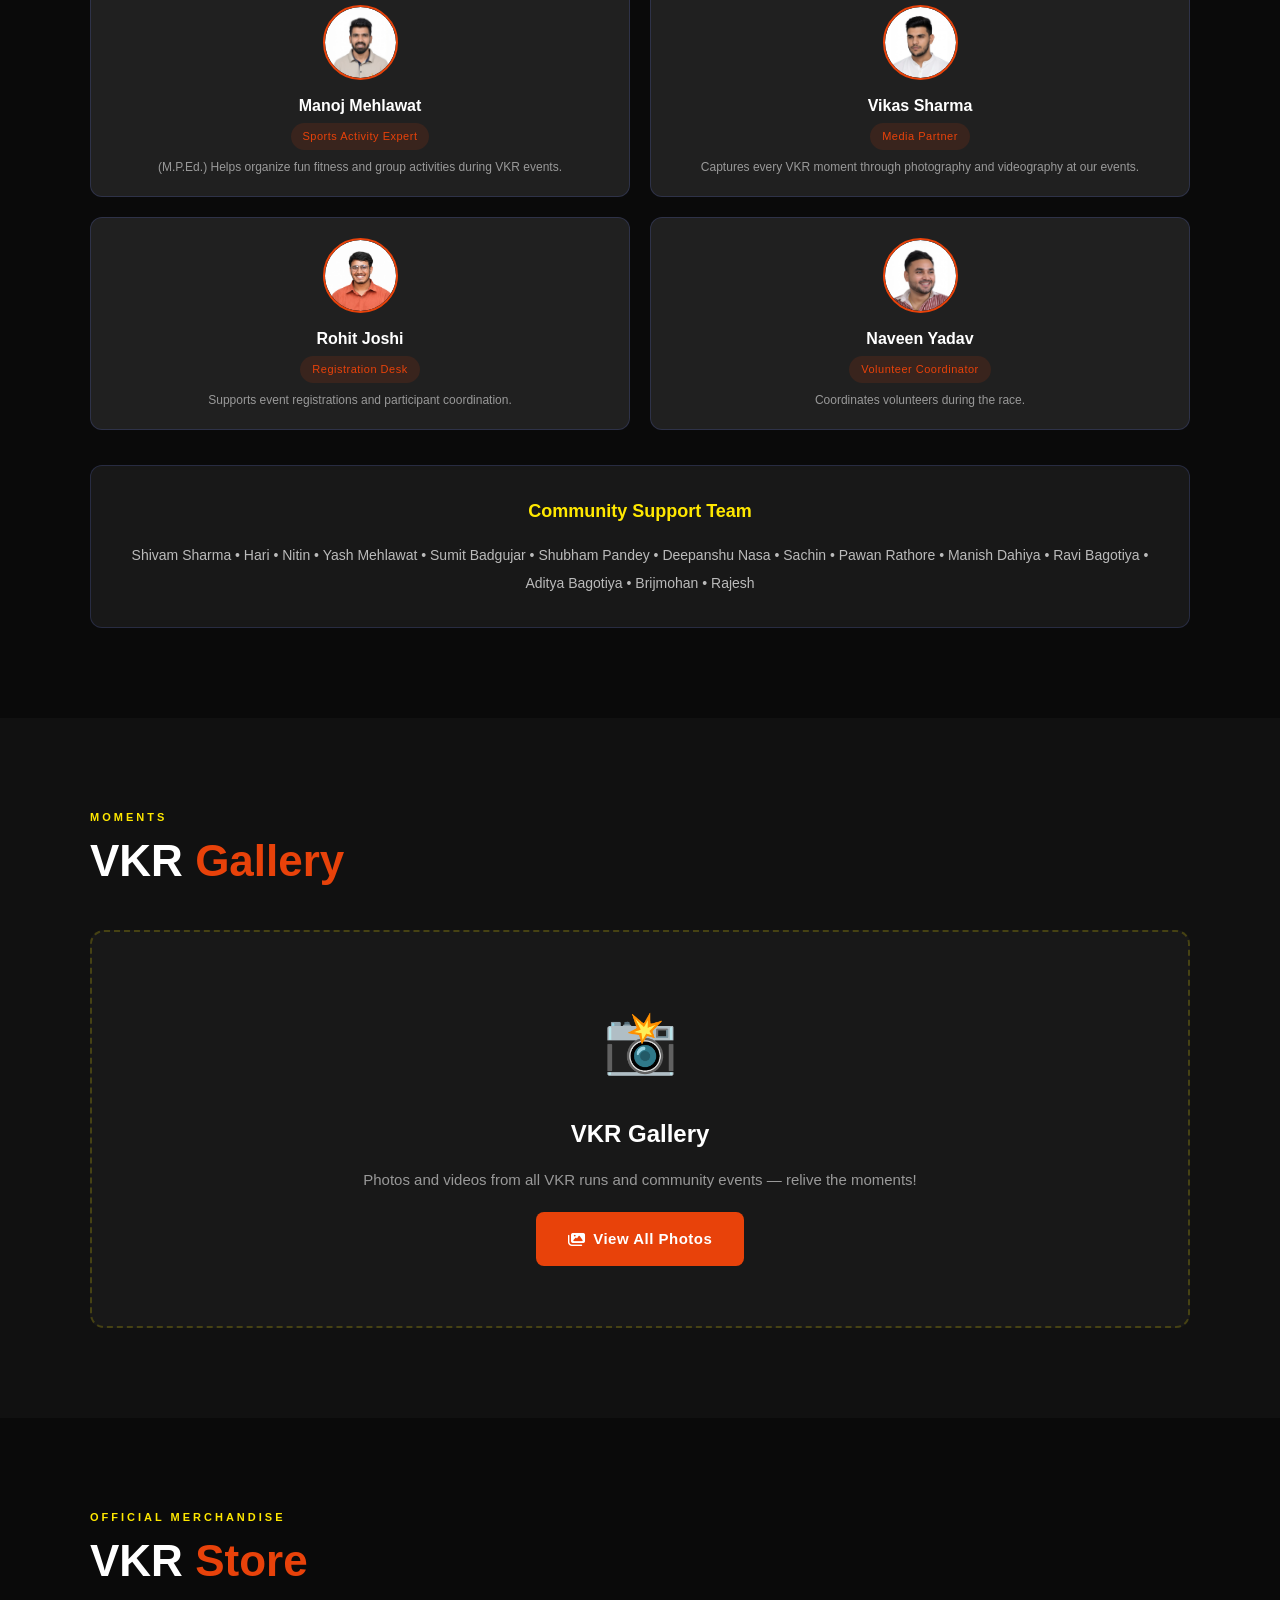
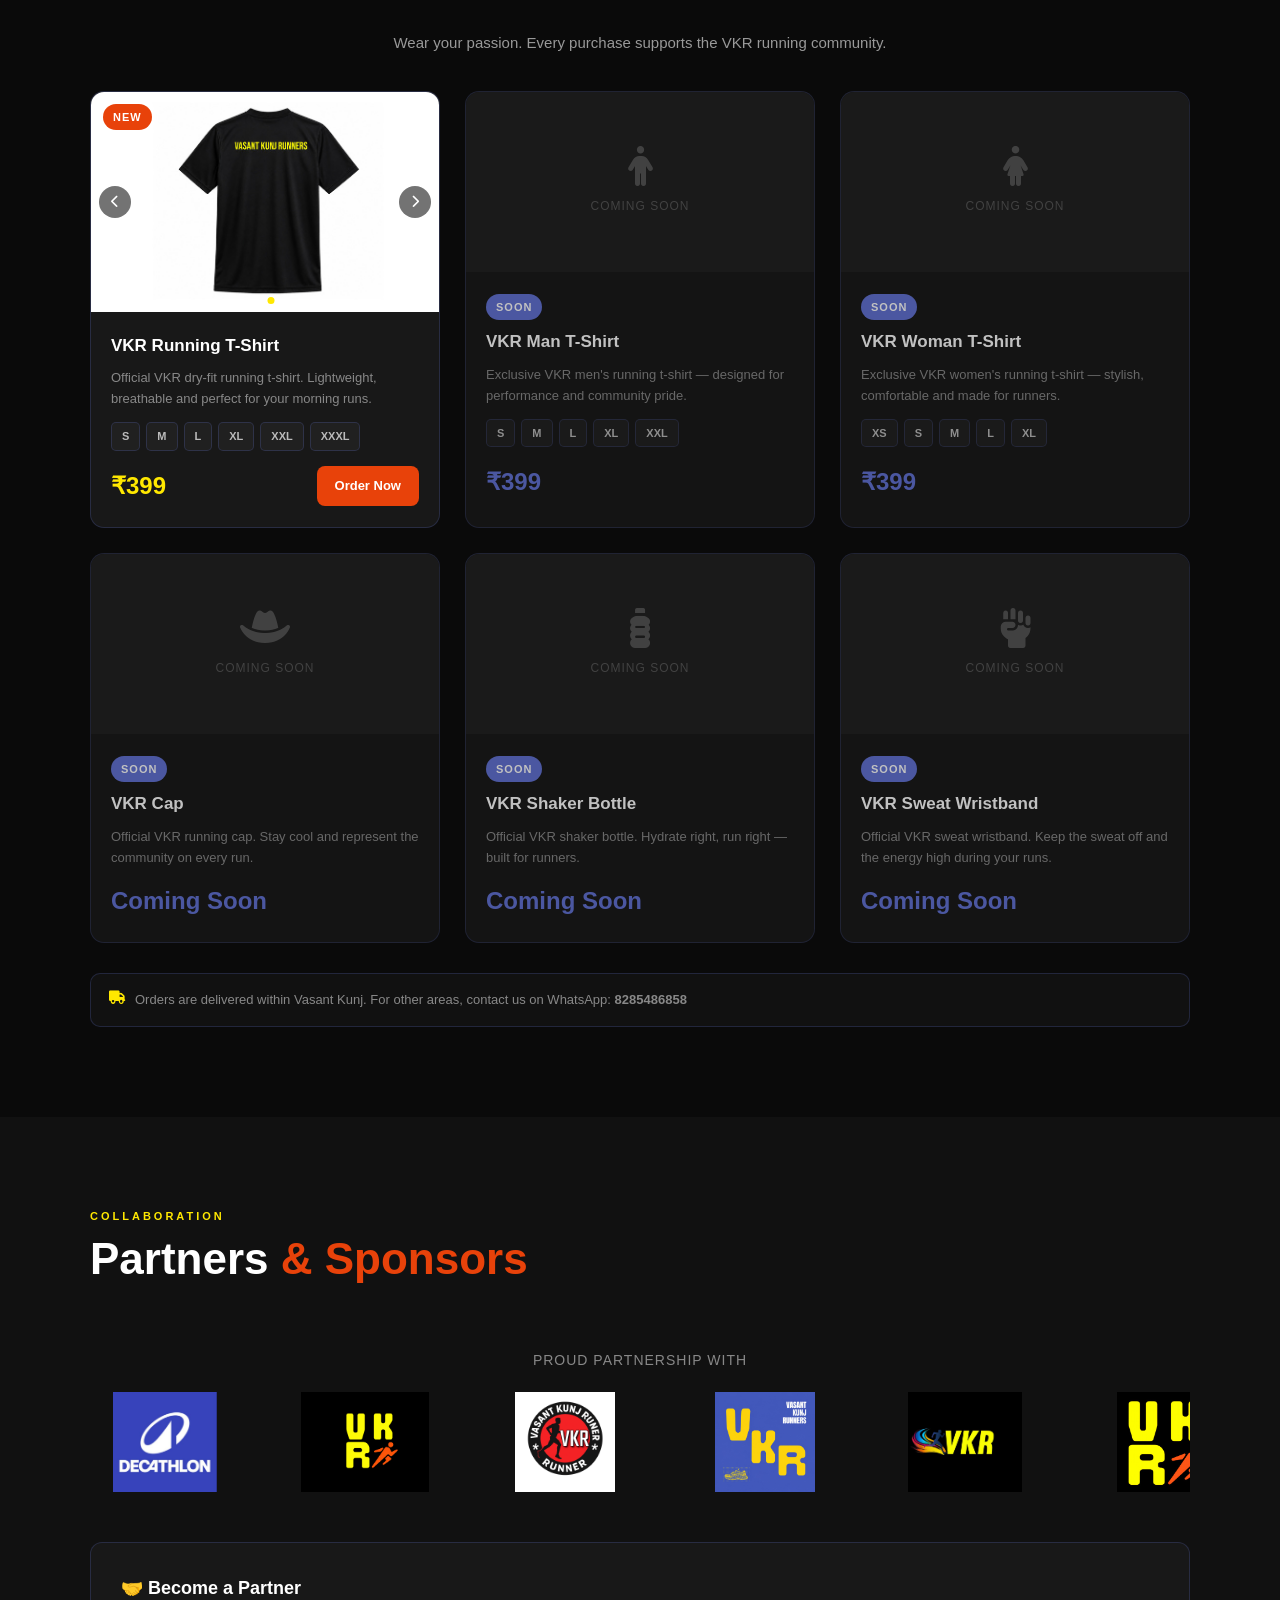
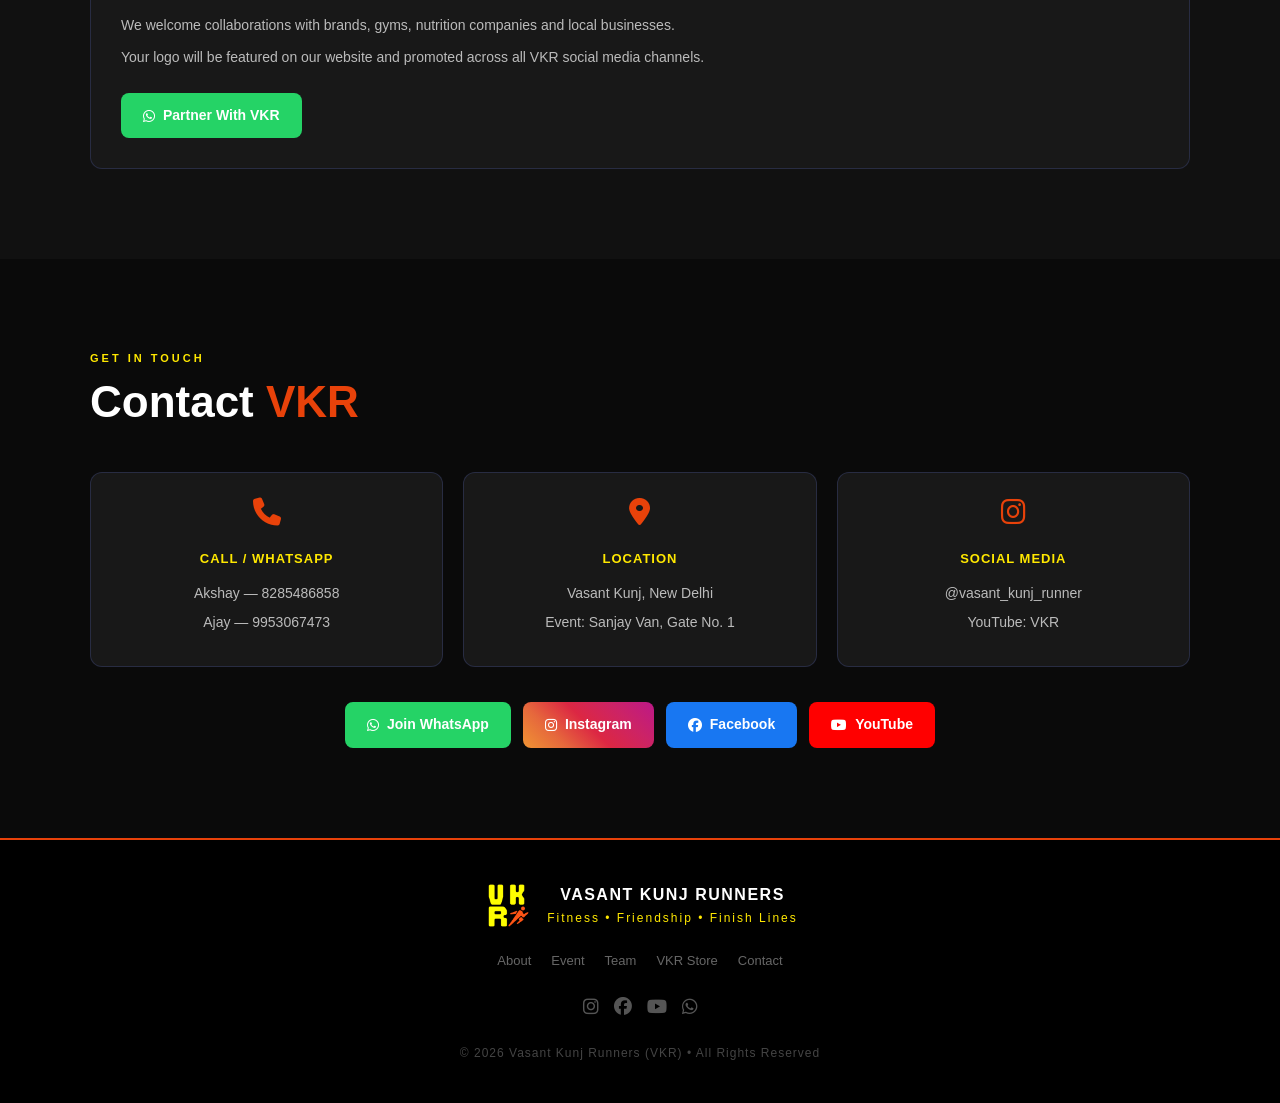
==== commit d17e5364: "Update index.html" ====
--- a/index.html
+++ b/index.html
@@ -2,10 +2,10 @@
 <html lang="en">
 <head>
 <meta charset="UTF-8">
-  <meta name="google-site-verification" content="yqXJyx6iaTwusfSPq1sBlTRHW33y-kqVj2RmZ6FhGtM" />
+<meta name="google-site-verification" content="yqXJyx6iaTwusfSPq1sBlTRHW33y-kqVj2RmZ6FhGtM" />
 <link rel="icon" href="favicon.ico" type="image/x-icon">
 <link rel="shortcut icon" href="favicon.ico" type="image/x-icon">
-  <meta name="viewport" content="width=device-width, initial-scale=1.0">
+<meta name="viewport" content="width=device-width, initial-scale=1.0">
 <title>Vasant Kunj Runners — VKR 5K Run & Fun Morning</title>
 <link rel="stylesheet" href="style.css">
 <link rel="stylesheet" href="https://cdnjs.cloudflare.com/ajax/libs/font-awesome/6.5.1/css/all.min.css">
@@ -23,14 +23,13 @@
   <nav id="mainNav">
     <a href="#about">About</a>
     <a href="#event">Event</a>
-    <a href="#prizes">Prizes</a>
     <a href="#includes">Includes</a>
     <a href="#team">Team</a>
     <a href="#gallery">Gallery</a>
     <a href="#store">VKR Store</a>
     <a href="#partners">Partners</a>
     <a href="#contact">Contact</a>
-    <a href="register.html" class="nav-cta">Register Now</a>
+    <span class="nav-cta" style="opacity:0.6;cursor:not-allowed;">🔒 Closed</span>
   </nav>
   <div class="header-right">
     <a href="#store" class="store-icon-btn" title="VKR Store"><i class="fa-solid fa-bag-shopping"></i></a>
@@ -64,7 +63,7 @@
       <div class="meta-item"><i class="fa-solid fa-location-dot"></i> Gate No. 1, Sanjay Van</div>
     </div>
     <div class="hero-actions">
-      <a href="register.html" class="btn-primary">🏃 Register Now</a>
+      <span class="btn-primary" style="opacity:0.6;cursor:not-allowed;pointer-events:none;">🔒 Registration Closed</span>
       <a href="#event" class="btn-outline">View Details</a>
     </div>
     <div class="hero-socials">
@@ -138,37 +137,28 @@
   </div>
 </section>
 
-<!-- PRIZE MONEY -->
 <section id="prizes" class="section">
   <div class="section-inner">
     <div class="section-label">REWARDS</div>
-    <h2 class="section-title">Prize <span class="red">Money</span></h2>
-
-    <div class="event-grid" style="grid-template-columns:1fr 1fr;margin-bottom:30px;">
-      <div class="event-detail-card">
-        <i class="fa-solid fa-person red-icon"></i>
-        <h4>Men's Category</h4>
-        <p style="font-size:20px;font-weight:900;color:var(--yellow);margin:8px 0 4px;">🥇 ₹3,100</p>
-        <p style="font-size:15px;font-weight:700;color:#ddd;">🥈 ₹2,100</p>
-        <p style="font-size:15px;font-weight:700;color:#ddd;">🥉 ₹1,100</p>
-      </div>
-      <div class="event-detail-card">
-        <i class="fa-solid fa-person-dress red-icon"></i>
-        <h4>Women's Category</h4>
-        <p style="font-size:20px;font-weight:900;color:var(--yellow);margin:8px 0 4px;">🥇 ₹3,100</p>
-        <p style="font-size:15px;font-weight:700;color:#ddd;">🥈 ₹2,100</p>
-        <p style="font-size:15px;font-weight:700;color:#ddd;">🥉 ₹1,100</p>
-      </div>
-    </div>
-
-    <div class="guidelines-box">
-      <h3>🎁 Additional Rewards</h3>
-      <ul style="grid-template-columns:1fr;">
-        <li>All Top 3 Winners (Men &amp; Women) will receive Running Shoes and Special Gift Hampers</li>
-        <li>All gifts are sponsored by Decathlon</li>
-        <li>The type of running shoes and gift items will be selected and decided by Decathlon</li>
-      </ul>
-      <p style="color:#999;font-size:12px;margin-top:15px;font-style:italic;">Note: The organizer reserves the right to make changes to the prize structure if required.</p>
+    <h2 class="section-title">Prize <span class="red">&amp; Rewards</span></h2>
+    <div class="prize-grid">
+      <div class="prize-card">
+        <h3>👨 Men's Category</h3>
+        <div class="prize-item gold"><span class="prize-pos">🥇 1st Place</span><span class="prize-amt">₹3,100 + Medal</span></div>
+        <div class="prize-item silver"><span class="prize-pos">🥈 2nd Place</span><span class="prize-amt">₹2,100 + Medal</span></div>
+        <div class="prize-item bronze"><span class="prize-pos">🥉 3rd Place</span><span class="prize-amt">₹1,100 + Medal</span></div>
+      </div>
+      <div class="prize-card">
+        <h3>👩 Women's Category</h3>
+        <div class="prize-item gold"><span class="prize-pos">🥇 1st Place</span><span class="prize-amt">₹3,100 + Medal</span></div>
+        <div class="prize-item silver"><span class="prize-pos">🥈 2nd Place</span><span class="prize-amt">₹2,100 + Medal</span></div>
+        <div class="prize-item bronze"><span class="prize-pos">🥉 3rd Place</span><span class="prize-amt">₹1,100 + Medal</span></div>
+      </div>
+    </div>
+    <div class="prize-all">
+      <div class="prize-all-item"><span>🎖️</span><p><strong>Finisher Medal</strong><br>All participants</p></div>
+      <div class="prize-all-item"><span>🎁</span><p><strong>Decathlon Gifts</strong><br>Special prizes — announced on the spot!</p></div>
+      <div class="prize-all-item"><span>🥤</span><p><strong>Refreshments</strong><br>For all participants</p></div>
     </div>
   </div>
 </section>
@@ -188,7 +178,7 @@
     </div>
     <div class="includes-cta">
       <p>Whether you are a beginner, walker, jogger or experienced runner — <strong>everyone is welcome!</strong></p>
-      <a href="register.html" class="btn-primary" style="margin-top:20px;display:inline-flex;">Register Now — ₹100 / ₹50</a>
+      <span class="btn-primary" style="margin-top:20px;display:inline-flex;opacity:0.6;cursor:not-allowed;pointer-events:none;">🔒 Registration Closed</span>
     </div>
   </div>
 </section>
@@ -198,8 +188,6 @@
     <div class="section-label">THE PEOPLE</div>
     <h2 class="section-title">Our <span class="red">Team</span></h2>
     <div class="team-grid">
-
-      <!-- AKSHAY - Instagram added -->
       <div class="team-card">
         <div class="team-avatar-wrap">
           <img src="akshay.jpg" alt="Akshay Racer" class="team-photo" onerror="this.style.display='none';this.nextElementSibling.style.display='flex'">
@@ -211,7 +199,6 @@
         <a href="tel:8285486858" class="team-contact"><i class="fa-solid fa-phone"></i> 8285486858</a>
         <a href="https://www.instagram.com/akshay.racer?igsh=MTlwZHcxNzdsMjhxcw==" target="_blank" class="team-insta"><i class="fa-brands fa-instagram"></i> @akshay.racer</a>
       </div>
-
       <div class="team-card">
         <div class="team-avatar-wrap">
           <img src="ajay.jpg" alt="Ajay Gandas" class="team-photo" onerror="this.style.display='none';this.nextElementSibling.style.display='flex'">
@@ -222,7 +209,6 @@
         <p>Has supported VKR from day one and continues to strengthen the community through coordination and support.</p>
         <a href="tel:9953067473" class="team-contact"><i class="fa-solid fa-phone"></i> 9953067473</a>
       </div>
-
       <div class="team-card">
         <div class="team-avatar-wrap">
           <img src="aditya.jpg" alt="Aditya Ojha" class="team-photo" onerror="this.style.display='none';this.nextElementSibling.style.display='flex'">
@@ -232,9 +218,7 @@
         <span class="team-role">Operations &amp; Event Coordinator</span>
         <p>Contributes to the planning and coordination of VKR events.</p>
       </div>
-
-    </div>
-
+    </div>
     <div class="support-team-grid">
       <div class="support-card">
         <div class="support-avatar-wrap">
@@ -273,11 +257,10 @@
         <p>Coordinates volunteers during the race.</p>
       </div>
     </div>
-
     <div class="support-section">
       <h3>Community Support Team</h3>
       <div class="support-names">
-        Manish Dahiya &bull; Shivam Sharma &bull; Hari &bull; Nitin &bull; Yash Mehlawat &bull; Sumit Badgujar &bull; Shubham Pandey &bull; Deepanshu Nasa &bull; Tripurari &bull; Sachin &bull; Pawan Rathore &bull; Ravi Bagotiya &bull; Aditya Bagotiya &bull; Brijmohan &bull; Rajesh
+        Shivam Sharma &bull; Hari &bull; Nitin &bull; Yash Mehlawat &bull; Sumit Badgujar &bull; Shubham Pandey &bull; Deepanshu Nasa &bull; Sachin &bull; Pawan Rathore &bull; Manish Dahiya &bull; Ravi Bagotiya &bull; Aditya Bagotiya &bull; Brijmohan &bull; Rajesh
       </div>
     </div>
   </div>
@@ -298,15 +281,12 @@
   </div>
 </section>
 
-<!-- VKR STORE - Updated with Man & Woman T-Shirt -->
 <section id="store" class="section">
   <div class="section-inner">
     <div class="section-label">OFFICIAL MERCHANDISE</div>
     <h2 class="section-title">VKR <span class="red">Store</span></h2>
     <p class="store-sub">Wear your passion. Every purchase supports the VKR running community.</p>
     <div class="store-grid">
-
-      <!-- Current T-Shirt -->
       <div class="product-card">
         <div class="product-img-wrap">
           <div class="tshirt-slider" id="tshirtSlider">
@@ -335,10 +315,8 @@
           </div>
         </div>
       </div>
-
-      <!-- VKR MAN T-SHIRT -->
       <div class="product-coming">
-        <div class="coming-placeholder"><i class="fa-solid fa-person" style="font-size:48px;color:#555;"></i><span>COMING SOON</span></div>
+        <div class="coming-placeholder"><i class="fa-solid fa-person"></i><span>COMING SOON</span></div>
         <div class="product-info">
           <div class="product-badge" style="position:relative;top:0;left:0;display:inline-block;margin-bottom:8px;">SOON</div>
           <h3>VKR Man T-Shirt</h3>
@@ -347,10 +325,8 @@
           <div class="product-footer"><span class="product-price" style="color:var(--blue)">₹399</span></div>
         </div>
       </div>
-
-      <!-- VKR WOMAN T-SHIRT -->
       <div class="product-coming">
-        <div class="coming-placeholder"><i class="fa-solid fa-person-dress" style="font-size:48px;color:#555;"></i><span>COMING SOON</span></div>
+        <div class="coming-placeholder"><i class="fa-solid fa-person-dress"></i><span>COMING SOON</span></div>
         <div class="product-info">
           <div class="product-badge" style="position:relative;top:0;left:0;display:inline-block;margin-bottom:8px;">SOON</div>
           <h3>VKR Woman T-Shirt</h3>
@@ -359,8 +335,6 @@
           <div class="product-footer"><span class="product-price" style="color:var(--blue)">₹399</span></div>
         </div>
       </div>
-
-      <!-- VKR CAP -->
       <div class="product-coming">
         <div class="coming-placeholder"><i class="fa-solid fa-hat-cowboy"></i><span>COMING SOON</span></div>
         <div class="product-info">
@@ -370,8 +344,6 @@
           <div class="product-footer"><span class="product-price" style="color:var(--blue)">Coming Soon</span></div>
         </div>
       </div>
-
-      <!-- SHAKER -->
       <div class="product-coming">
         <div class="coming-placeholder"><i class="fa-solid fa-bottle-water"></i><span>COMING SOON</span></div>
         <div class="product-info">
@@ -381,8 +353,6 @@
           <div class="product-footer"><span class="product-price" style="color:var(--blue)">Coming Soon</span></div>
         </div>
       </div>
-
-      <!-- WRISTBAND -->
       <div class="product-coming">
         <div class="coming-placeholder"><i class="fa-solid fa-hand-fist"></i><span>COMING SOON</span></div>
         <div class="product-info">
@@ -392,7 +362,6 @@
           <div class="product-footer"><span class="product-price" style="color:var(--blue)">Coming Soon</span></div>
         </div>
       </div>
-
     </div>
     <div class="store-note">
       <i class="fa-solid fa-truck"></i>
@@ -401,39 +370,36 @@
   </div>
 </section>
 
-<!-- PARTNERS - Sponsor Slider added -->
 <section id="partners" class="section section-dark">
   <div class="section-inner">
     <div class="section-label">COLLABORATION</div>
     <h2 class="section-title">Partners <span class="red">&amp; Sponsors</span></h2>
-
-    <!-- SPONSOR LOGO SLIDER -->
- <div class="sponsor-slider-wrap">
-  <p class="sponsor-title">Proud Partnership With</p>
-  <div class="sponsor-track">
-    <div class="sponsor-item"><img src="partner1.jpg" class="sponsor-logo" alt="Partner 1"></div>
-    <div class="sponsor-item"><img src="partner2.jpg" class="sponsor-logo" alt="Partner 2"></div>
-    <div class="sponsor-item"><img src="partner3.jpg" class="sponsor-logo" alt="Partner 3"></div>
-    <div class="sponsor-item"><img src="partner4.jpg" class="sponsor-logo" alt="Partner 4"></div>
-    <div class="sponsor-item"><img src="partner5.jpg" class="sponsor-logo" alt="Partner 5"></div>
-    <div class="sponsor-item"><img src="partner6.jpg" class="sponsor-logo" alt="Partner 6"></div>
-    <div class="sponsor-item"><img src="partner7.jpg" class="sponsor-logo" alt="Partner 7"></div>
-    <div class="sponsor-item"><img src="partner8.jpg" class="sponsor-logo" alt="Partner 8"></div>
-    <div class="sponsor-item"><img src="partner9.jpg" class="sponsor-logo" alt="Partner 9"></div>
-    <div class="sponsor-item"><img src="partner10.jpg" class="sponsor-logo" alt="Partner 10"></div>
-    <div class="sponsor-item"><img src="partner1.jpg" class="sponsor-logo" alt="Partner 1"></div>
-    <div class="sponsor-item"><img src="partner2.jpg" class="sponsor-logo" alt="Partner 2"></div>
-    <div class="sponsor-item"><img src="partner3.jpg" class="sponsor-logo" alt="Partner 3"></div>
-    <div class="sponsor-item"><img src="partner4.jpg" class="sponsor-logo" alt="Partner 4"></div>
-    <div class="sponsor-item"><img src="partner5.jpg" class="sponsor-logo" alt="Partner 5"></div>
-    <div class="sponsor-item"><img src="partner6.jpg" class="sponsor-logo" alt="Partner 6"></div>
-    <div class="sponsor-item"><img src="partner7.jpg" class="sponsor-logo" alt="Partner 7"></div>
-    <div class="sponsor-item"><img src="partner8.jpg" class="sponsor-logo" alt="Partner 8"></div>
-    <div class="sponsor-item"><img src="partner9.jpg" class="sponsor-logo" alt="Partner 9"></div>
-    <div class="sponsor-item"><img src="partner10.jpg" class="sponsor-logo" alt="Partner 10"></div>
-  </div>
-</div>
-      <div class="partners-grid" style="grid-template-columns:1fr;margin-top:30px;">
+    <div class="sponsor-slider-wrap">
+      <p class="sponsor-title">Proud Partnership With</p>
+      <div class="sponsor-track">
+        <div class="sponsor-item"><img src="partner1.jpg" class="sponsor-logo" alt="Partner 1"></div>
+        <div class="sponsor-item"><img src="partner2.jpg" class="sponsor-logo" alt="Partner 2"></div>
+        <div class="sponsor-item"><img src="partner3.jpg" class="sponsor-logo" alt="Partner 3"></div>
+        <div class="sponsor-item"><img src="partner4.jpg" class="sponsor-logo" alt="Partner 4"></div>
+        <div class="sponsor-item"><img src="partner5.jpg" class="sponsor-logo" alt="Partner 5"></div>
+        <div class="sponsor-item"><img src="partner6.jpg" class="sponsor-logo" alt="Partner 6"></div>
+        <div class="sponsor-item"><img src="partner7.jpg" class="sponsor-logo" alt="Partner 7"></div>
+        <div class="sponsor-item"><img src="partner8.jpg" class="sponsor-logo" alt="Partner 8"></div>
+        <div class="sponsor-item"><img src="partner9.jpg" class="sponsor-logo" alt="Partner 9"></div>
+        <div class="sponsor-item"><img src="partner10.jpg" class="sponsor-logo" alt="Partner 10"></div>
+        <div class="sponsor-item"><img src="partner1.jpg" class="sponsor-logo" alt="Partner 1"></div>
+        <div class="sponsor-item"><img src="partner2.jpg" class="sponsor-logo" alt="Partner 2"></div>
+        <div class="sponsor-item"><img src="partner3.jpg" class="sponsor-logo" alt="Partner 3"></div>
+        <div class="sponsor-item"><img src="partner4.jpg" class="sponsor-logo" alt="Partner 4"></div>
+        <div class="sponsor-item"><img src="partner5.jpg" class="sponsor-logo" alt="Partner 5"></div>
+        <div class="sponsor-item"><img src="partner6.jpg" class="sponsor-logo" alt="Partner 6"></div>
+        <div class="sponsor-item"><img src="partner7.jpg" class="sponsor-logo" alt="Partner 7"></div>
+        <div class="sponsor-item"><img src="partner8.jpg" class="sponsor-logo" alt="Partner 8"></div>
+        <div class="sponsor-item"><img src="partner9.jpg" class="sponsor-logo" alt="Partner 9"></div>
+        <div class="sponsor-item"><img src="partner10.jpg" class="sponsor-logo" alt="Partner 10"></div>
+      </div>
+    </div>
+    <div class="partners-grid" style="grid-template-columns:1fr;margin-top:30px;">
       <div class="partner-info-card">
         <h3>🤝 Become a Partner</h3>
         <p>We welcome collaborations with brands, gyms, nutrition companies and local businesses.</p>
@@ -491,10 +457,8 @@
     <div class="footer-links">
       <a href="#about">About</a>
       <a href="#event">Event</a>
-      <a href="#prizes">Prizes</a>
       <a href="#team">Team</a>
       <a href="#store">VKR Store</a>
-      <a href="register.html">Register</a>
       <a href="#contact">Contact</a>
     </div>
     <div class="footer-socials">
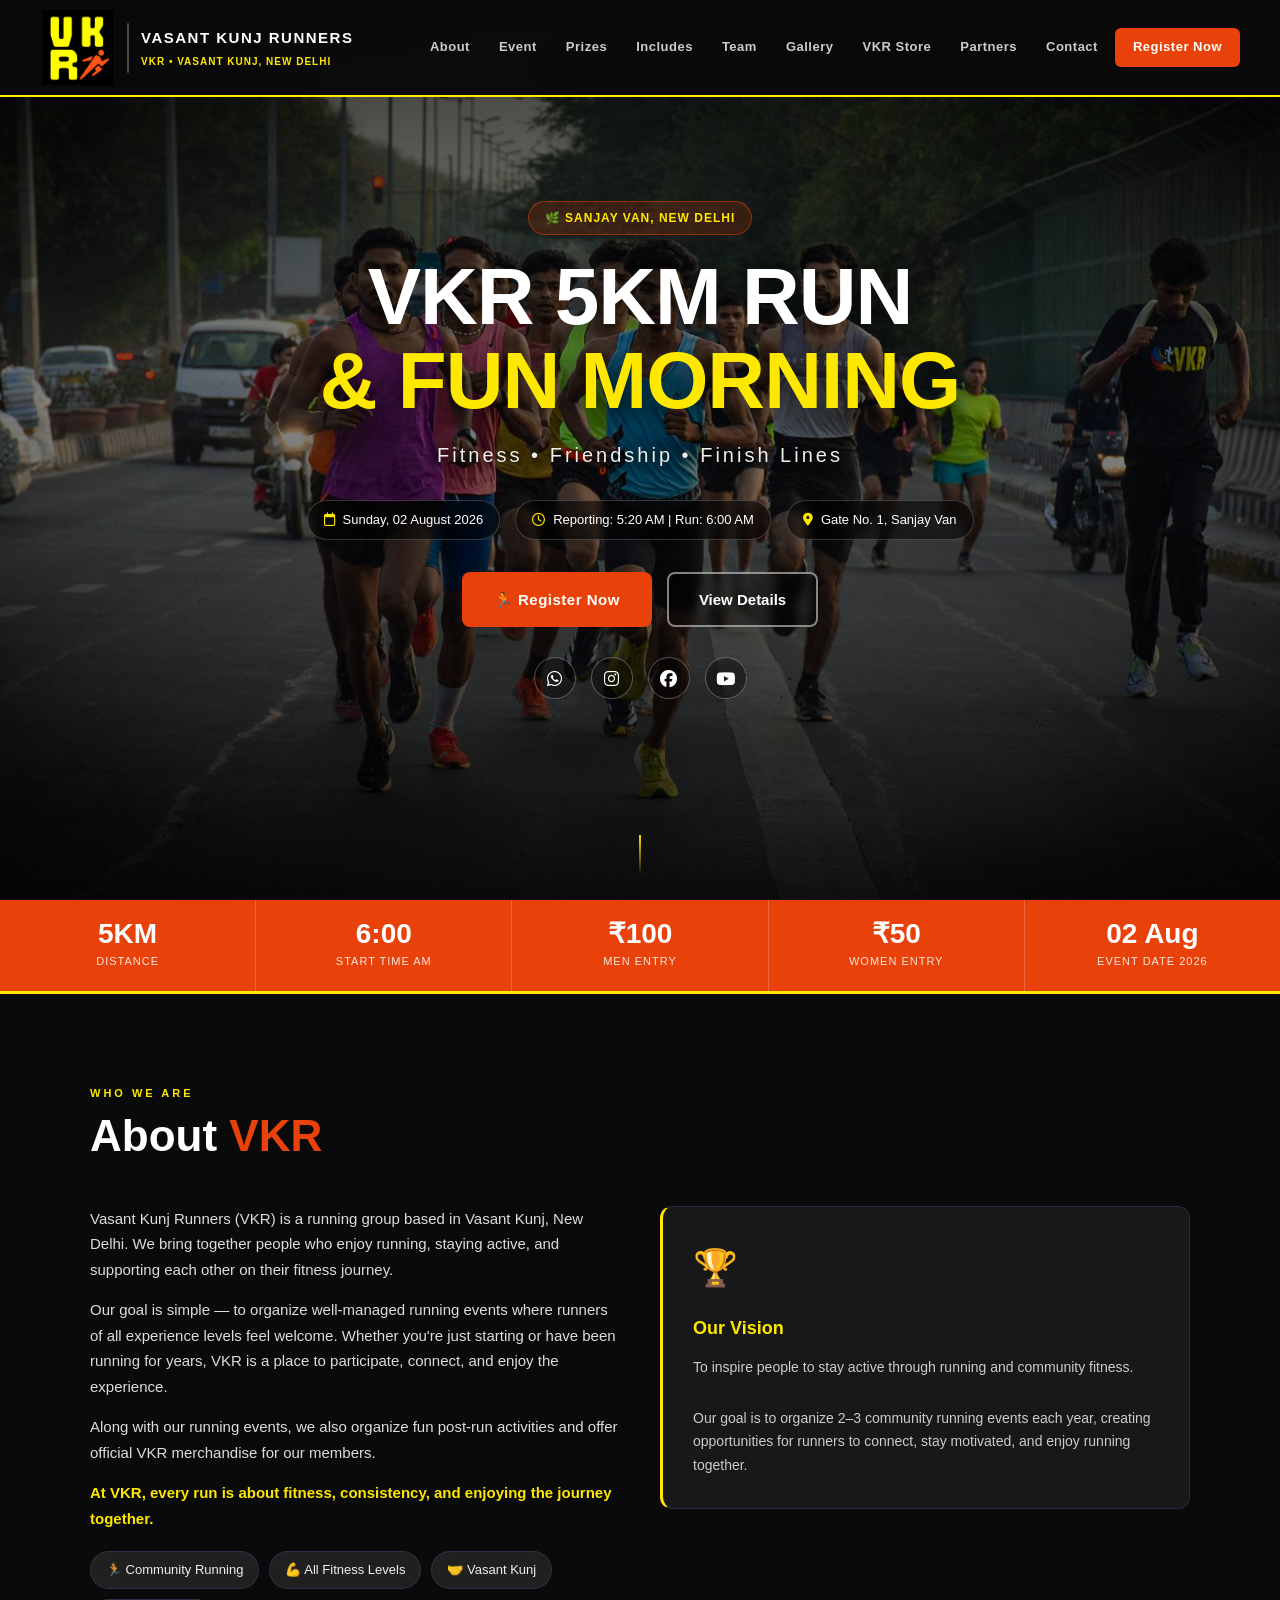
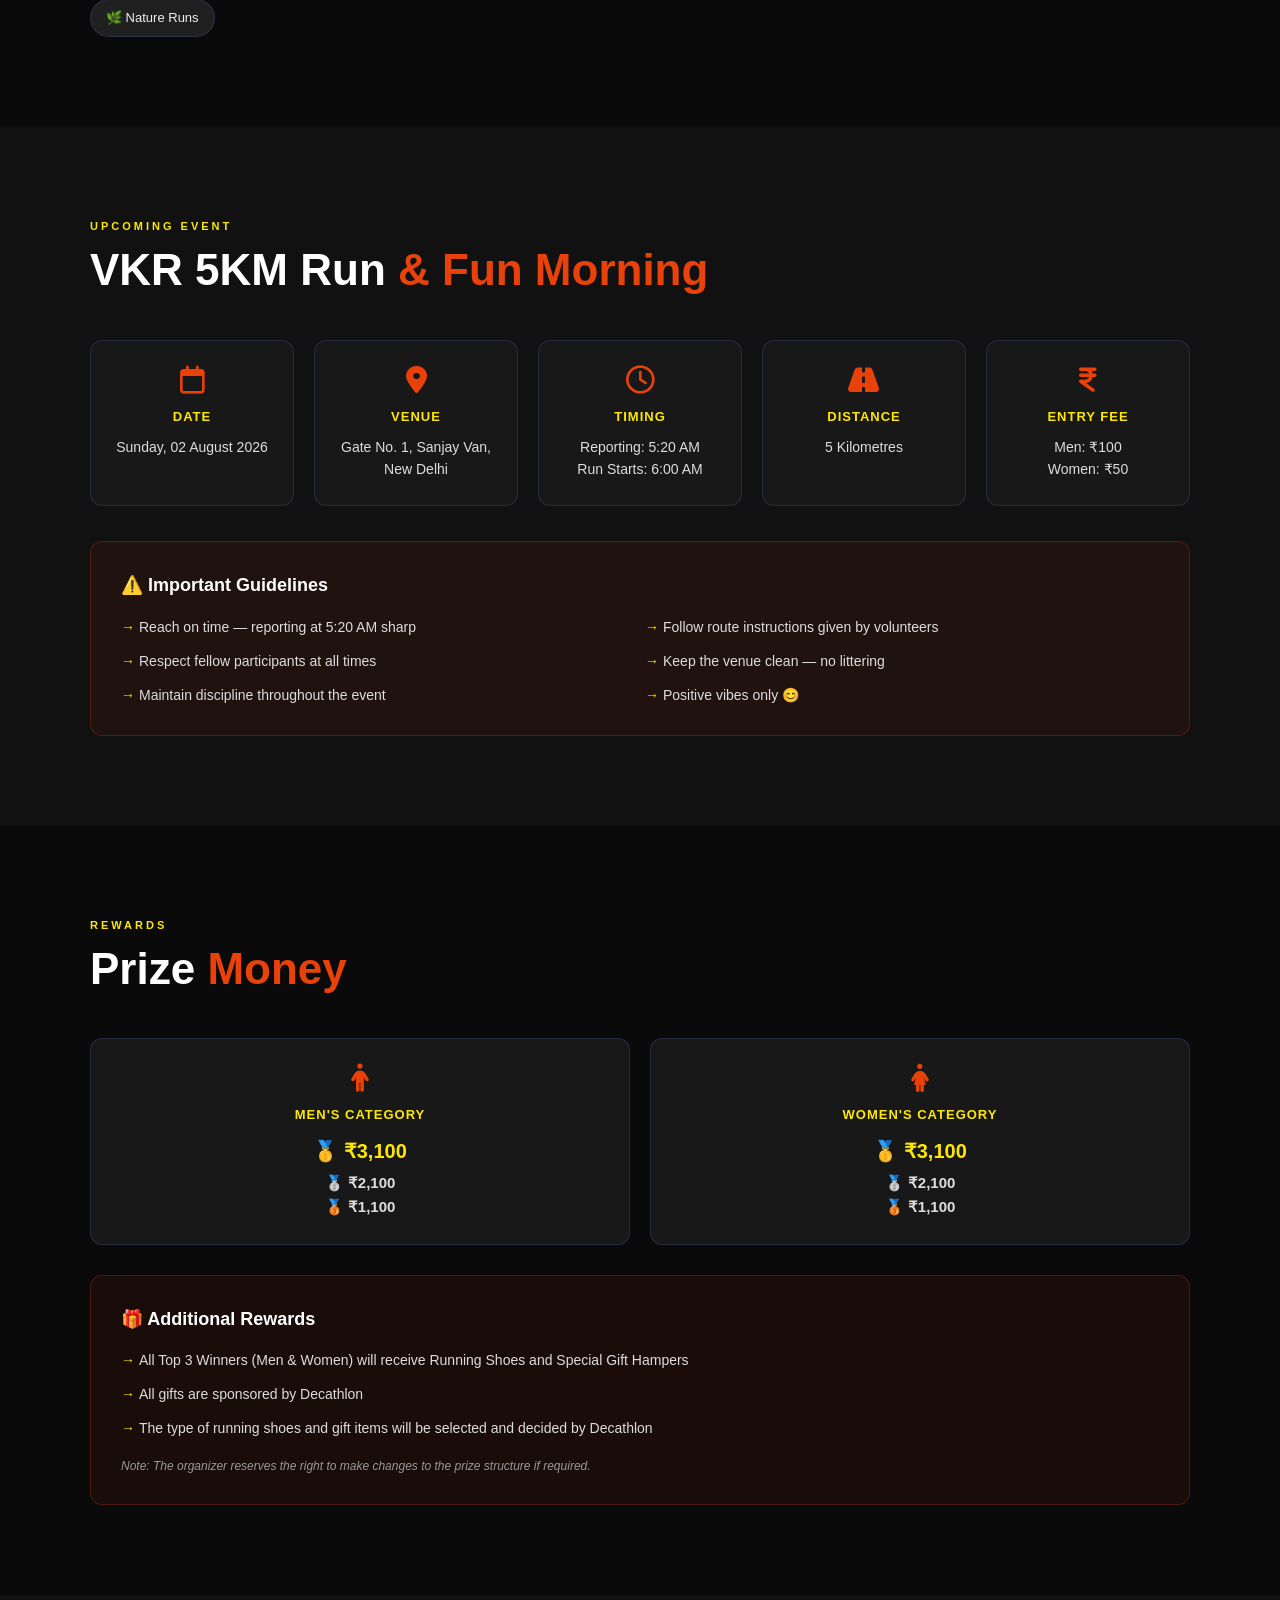
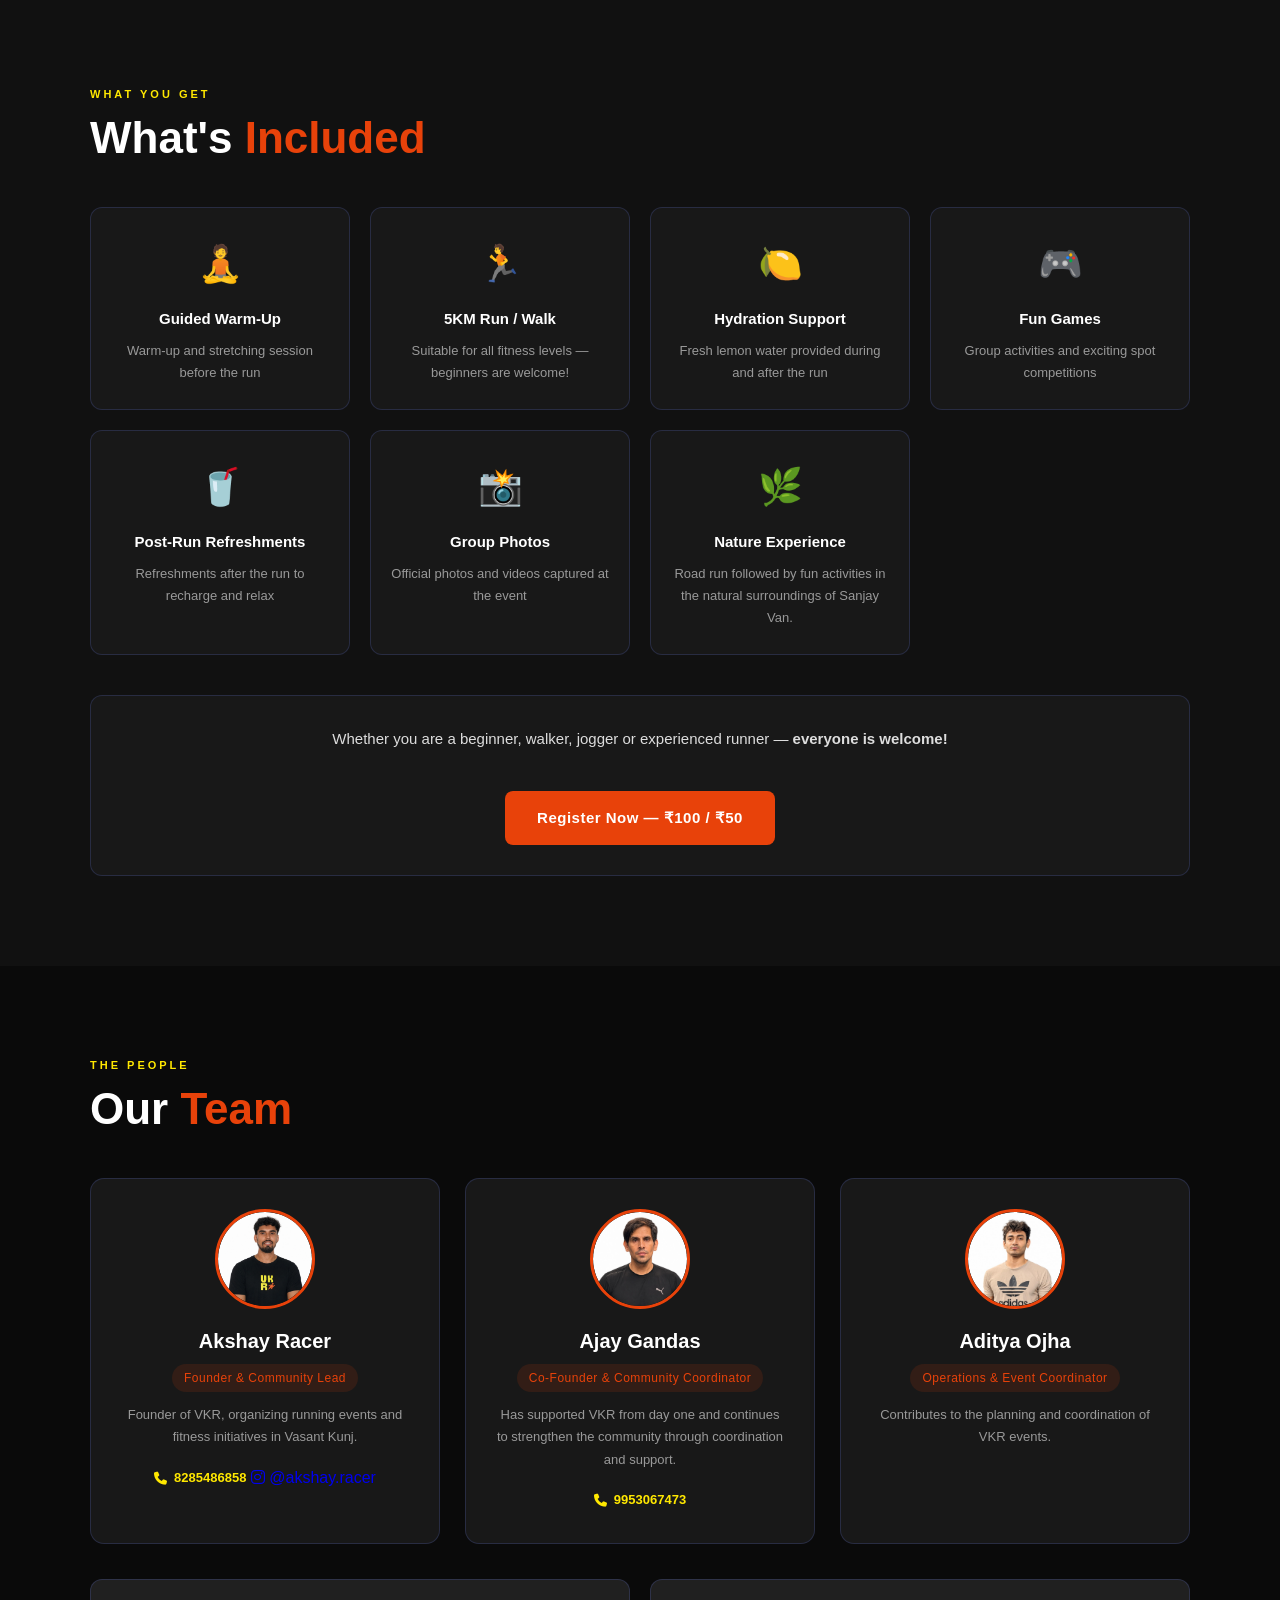
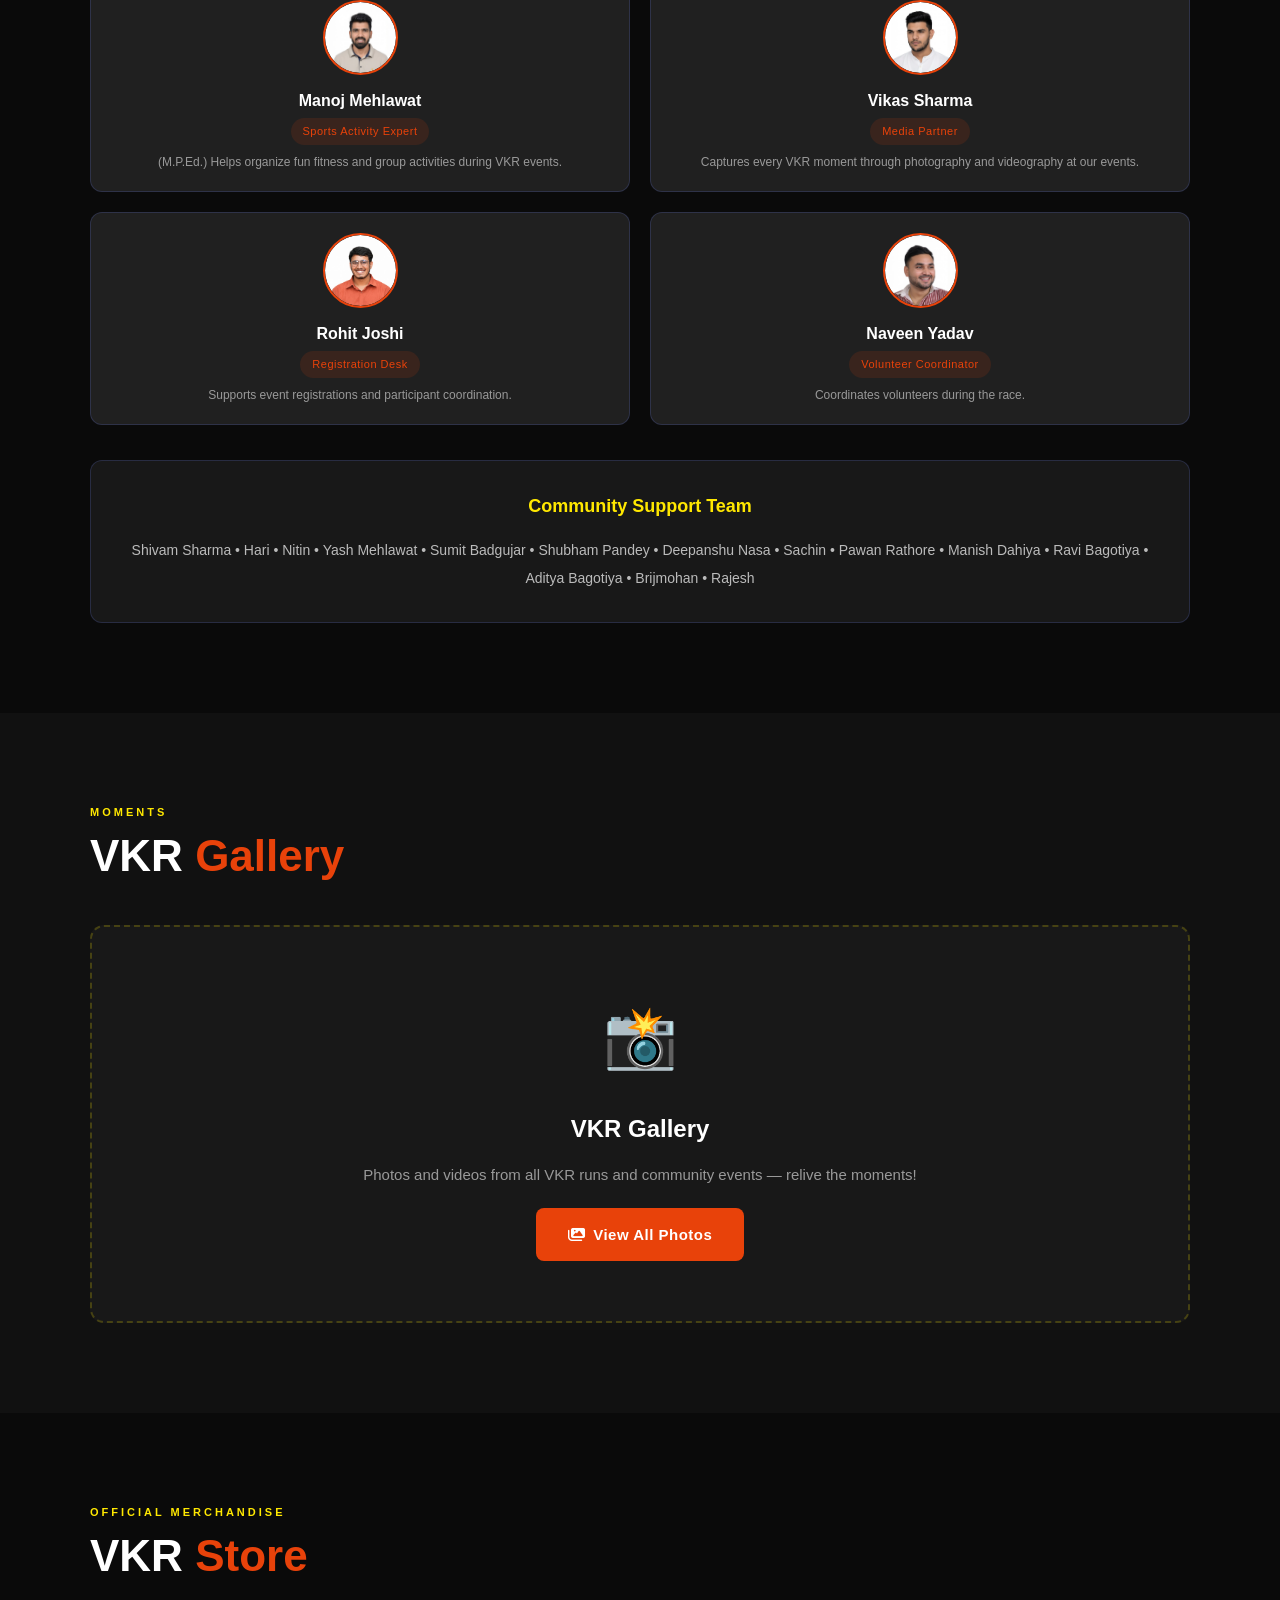
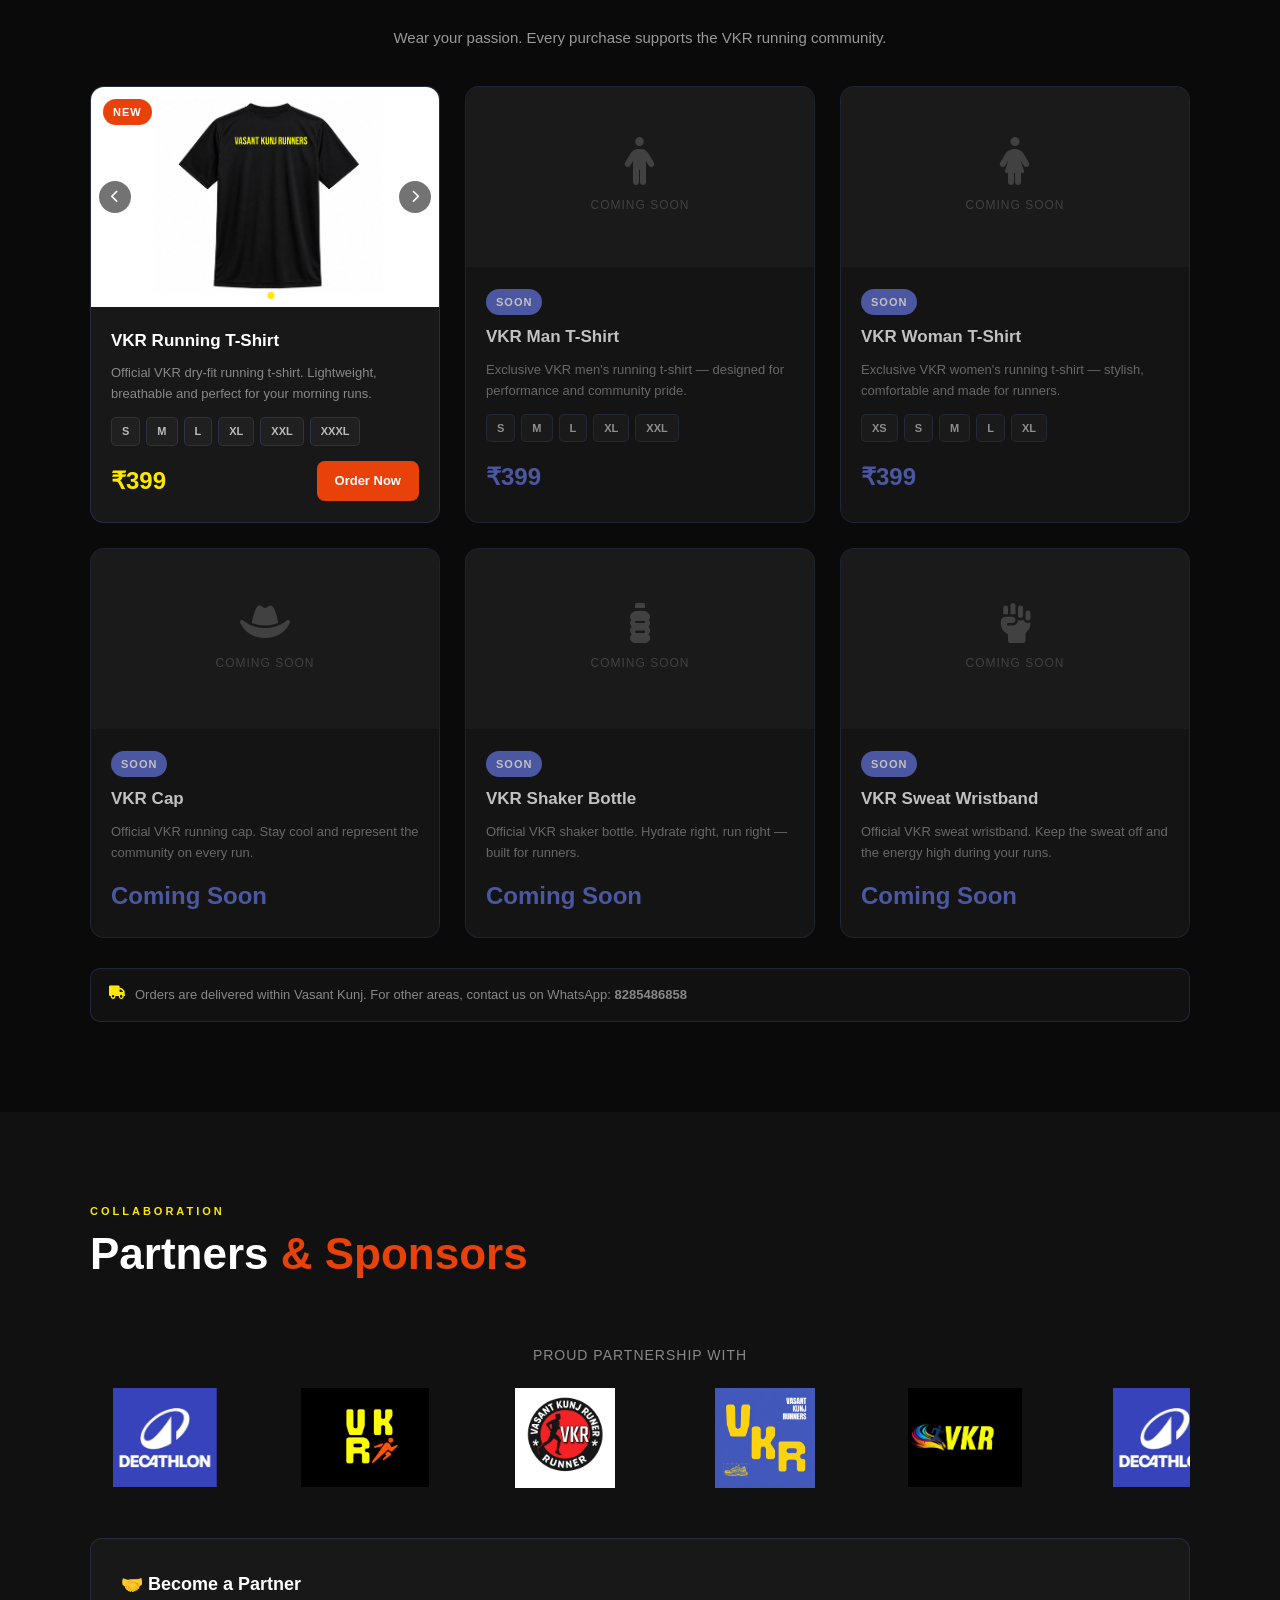
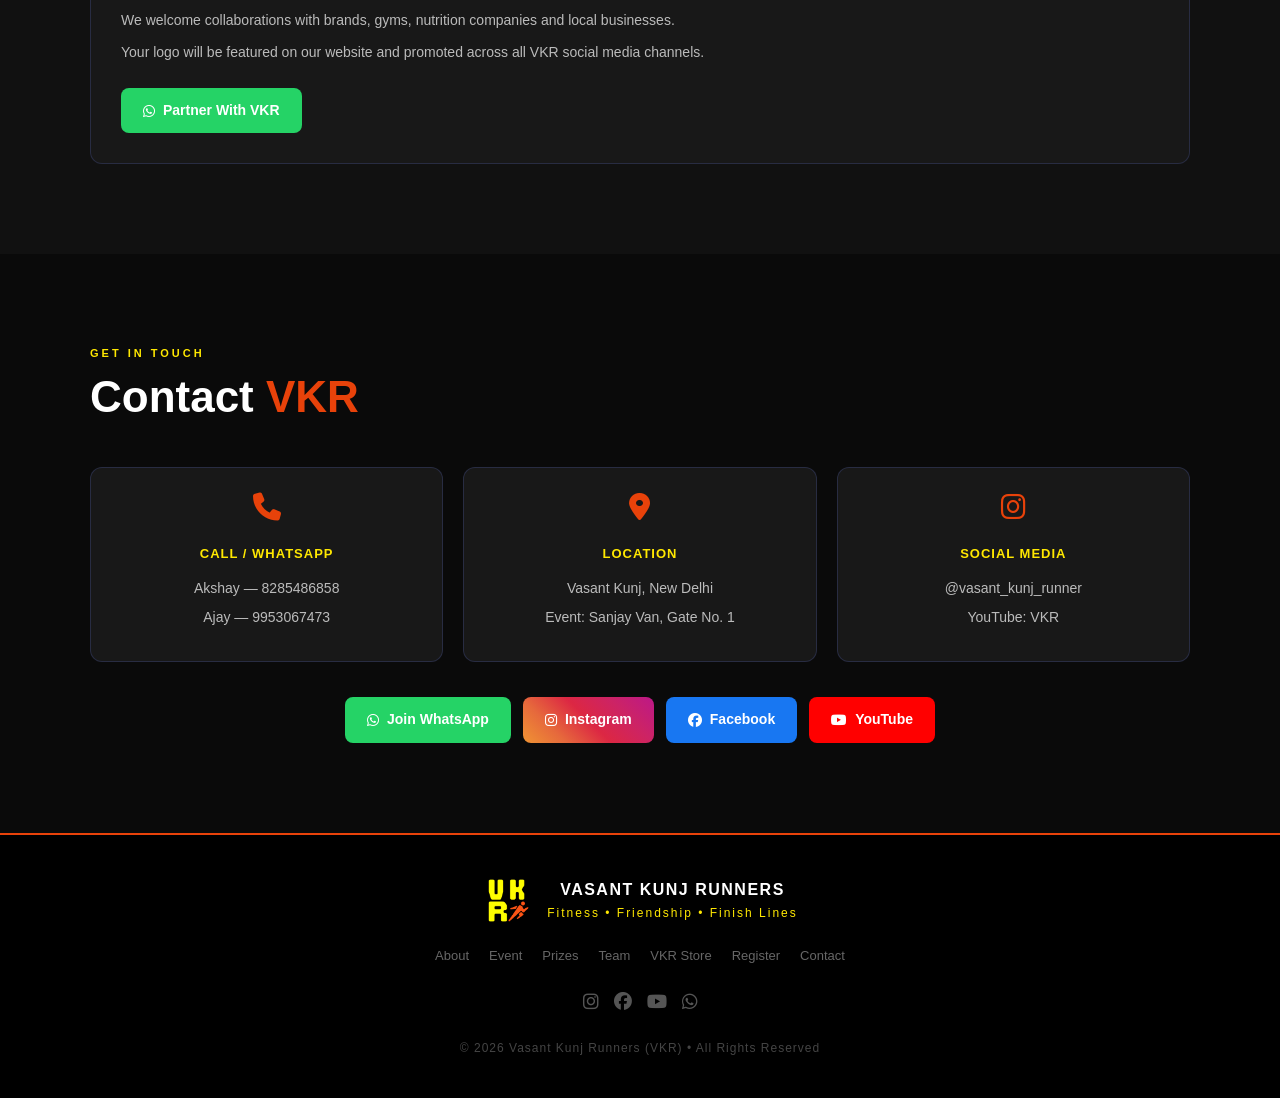
==== commit c23df8ea: "Update index.html" ====
--- a/index.html
+++ b/index.html
@@ -2,10 +2,10 @@
 <html lang="en">
 <head>
 <meta charset="UTF-8">
-<meta name="google-site-verification" content="yqXJyx6iaTwusfSPq1sBlTRHW33y-kqVj2RmZ6FhGtM" />
+  <meta name="google-site-verification" content="yqXJyx6iaTwusfSPq1sBlTRHW33y-kqVj2RmZ6FhGtM" />
 <link rel="icon" href="favicon.ico" type="image/x-icon">
 <link rel="shortcut icon" href="favicon.ico" type="image/x-icon">
-<meta name="viewport" content="width=device-width, initial-scale=1.0">
+  <meta name="viewport" content="width=device-width, initial-scale=1.0">
 <title>Vasant Kunj Runners — VKR 5K Run & Fun Morning</title>
 <link rel="stylesheet" href="style.css">
 <link rel="stylesheet" href="https://cdnjs.cloudflare.com/ajax/libs/font-awesome/6.5.1/css/all.min.css">
@@ -23,13 +23,14 @@
   <nav id="mainNav">
     <a href="#about">About</a>
     <a href="#event">Event</a>
+    <a href="#prizes">Prizes</a>
     <a href="#includes">Includes</a>
     <a href="#team">Team</a>
     <a href="#gallery">Gallery</a>
     <a href="#store">VKR Store</a>
     <a href="#partners">Partners</a>
     <a href="#contact">Contact</a>
-    <span class="nav-cta" style="opacity:0.6;cursor:not-allowed;">🔒 Closed</span>
+    <a href="register.html" class="nav-cta">Register Now</a>
   </nav>
   <div class="header-right">
     <a href="#store" class="store-icon-btn" title="VKR Store"><i class="fa-solid fa-bag-shopping"></i></a>
@@ -63,7 +64,7 @@
       <div class="meta-item"><i class="fa-solid fa-location-dot"></i> Gate No. 1, Sanjay Van</div>
     </div>
     <div class="hero-actions">
-      <span class="btn-primary" style="opacity:0.6;cursor:not-allowed;pointer-events:none;">🔒 Registration Closed</span>
+      <a href="register.html" class="btn-primary">🏃 Register Now</a>
       <a href="#event" class="btn-outline">View Details</a>
     </div>
     <div class="hero-socials">
@@ -137,28 +138,37 @@
   </div>
 </section>
 
+<!-- PRIZE MONEY -->
 <section id="prizes" class="section">
   <div class="section-inner">
     <div class="section-label">REWARDS</div>
-    <h2 class="section-title">Prize <span class="red">&amp; Rewards</span></h2>
-    <div class="prize-grid">
-      <div class="prize-card">
-        <h3>👨 Men's Category</h3>
-        <div class="prize-item gold"><span class="prize-pos">🥇 1st Place</span><span class="prize-amt">₹3,100 + Medal</span></div>
-        <div class="prize-item silver"><span class="prize-pos">🥈 2nd Place</span><span class="prize-amt">₹2,100 + Medal</span></div>
-        <div class="prize-item bronze"><span class="prize-pos">🥉 3rd Place</span><span class="prize-amt">₹1,100 + Medal</span></div>
-      </div>
-      <div class="prize-card">
-        <h3>👩 Women's Category</h3>
-        <div class="prize-item gold"><span class="prize-pos">🥇 1st Place</span><span class="prize-amt">₹3,100 + Medal</span></div>
-        <div class="prize-item silver"><span class="prize-pos">🥈 2nd Place</span><span class="prize-amt">₹2,100 + Medal</span></div>
-        <div class="prize-item bronze"><span class="prize-pos">🥉 3rd Place</span><span class="prize-amt">₹1,100 + Medal</span></div>
-      </div>
-    </div>
-    <div class="prize-all">
-      <div class="prize-all-item"><span>🎖️</span><p><strong>Finisher Medal</strong><br>All participants</p></div>
-      <div class="prize-all-item"><span>🎁</span><p><strong>Decathlon Gifts</strong><br>Special prizes — announced on the spot!</p></div>
-      <div class="prize-all-item"><span>🥤</span><p><strong>Refreshments</strong><br>For all participants</p></div>
+    <h2 class="section-title">Prize <span class="red">Money</span></h2>
+
+    <div class="event-grid" style="grid-template-columns:1fr 1fr;margin-bottom:30px;">
+      <div class="event-detail-card">
+        <i class="fa-solid fa-person red-icon"></i>
+        <h4>Men's Category</h4>
+        <p style="font-size:20px;font-weight:900;color:var(--yellow);margin:8px 0 4px;">🥇 ₹3,100</p>
+        <p style="font-size:15px;font-weight:700;color:#ddd;">🥈 ₹2,100</p>
+        <p style="font-size:15px;font-weight:700;color:#ddd;">🥉 ₹1,100</p>
+      </div>
+      <div class="event-detail-card">
+        <i class="fa-solid fa-person-dress red-icon"></i>
+        <h4>Women's Category</h4>
+        <p style="font-size:20px;font-weight:900;color:var(--yellow);margin:8px 0 4px;">🥇 ₹3,100</p>
+        <p style="font-size:15px;font-weight:700;color:#ddd;">🥈 ₹2,100</p>
+        <p style="font-size:15px;font-weight:700;color:#ddd;">🥉 ₹1,100</p>
+      </div>
+    </div>
+
+    <div class="guidelines-box">
+      <h3>🎁 Additional Rewards</h3>
+      <ul style="grid-template-columns:1fr;">
+        <li>All Top 3 Winners (Men &amp; Women) will receive Running Shoes and Special Gift Hampers</li>
+        <li>All gifts are sponsored by Decathlon</li>
+        <li>The type of running shoes and gift items will be selected and decided by Decathlon</li>
+      </ul>
+      <p style="color:#999;font-size:12px;margin-top:15px;font-style:italic;">Note: The organizer reserves the right to make changes to the prize structure if required.</p>
     </div>
   </div>
 </section>
@@ -178,7 +188,7 @@
     </div>
     <div class="includes-cta">
       <p>Whether you are a beginner, walker, jogger or experienced runner — <strong>everyone is welcome!</strong></p>
-      <span class="btn-primary" style="margin-top:20px;display:inline-flex;opacity:0.6;cursor:not-allowed;pointer-events:none;">🔒 Registration Closed</span>
+      <a href="register.html" class="btn-primary" style="margin-top:20px;display:inline-flex;">Register Now — ₹100 / ₹50</a>
     </div>
   </div>
 </section>
@@ -188,6 +198,8 @@
     <div class="section-label">THE PEOPLE</div>
     <h2 class="section-title">Our <span class="red">Team</span></h2>
     <div class="team-grid">
+
+      <!-- AKSHAY - Instagram added -->
       <div class="team-card">
         <div class="team-avatar-wrap">
           <img src="akshay.jpg" alt="Akshay Racer" class="team-photo" onerror="this.style.display='none';this.nextElementSibling.style.display='flex'">
@@ -199,6 +211,7 @@
         <a href="tel:8285486858" class="team-contact"><i class="fa-solid fa-phone"></i> 8285486858</a>
         <a href="https://www.instagram.com/akshay.racer?igsh=MTlwZHcxNzdsMjhxcw==" target="_blank" class="team-insta"><i class="fa-brands fa-instagram"></i> @akshay.racer</a>
       </div>
+
       <div class="team-card">
         <div class="team-avatar-wrap">
           <img src="ajay.jpg" alt="Ajay Gandas" class="team-photo" onerror="this.style.display='none';this.nextElementSibling.style.display='flex'">
@@ -209,6 +222,7 @@
         <p>Has supported VKR from day one and continues to strengthen the community through coordination and support.</p>
         <a href="tel:9953067473" class="team-contact"><i class="fa-solid fa-phone"></i> 9953067473</a>
       </div>
+
       <div class="team-card">
         <div class="team-avatar-wrap">
           <img src="aditya.jpg" alt="Aditya Ojha" class="team-photo" onerror="this.style.display='none';this.nextElementSibling.style.display='flex'">
@@ -218,7 +232,9 @@
         <span class="team-role">Operations &amp; Event Coordinator</span>
         <p>Contributes to the planning and coordination of VKR events.</p>
       </div>
-    </div>
+
+    </div>
+
     <div class="support-team-grid">
       <div class="support-card">
         <div class="support-avatar-wrap">
@@ -257,6 +273,7 @@
         <p>Coordinates volunteers during the race.</p>
       </div>
     </div>
+
     <div class="support-section">
       <h3>Community Support Team</h3>
       <div class="support-names">
@@ -281,12 +298,15 @@
   </div>
 </section>
 
+<!-- VKR STORE - Updated with Man & Woman T-Shirt -->
 <section id="store" class="section">
   <div class="section-inner">
     <div class="section-label">OFFICIAL MERCHANDISE</div>
     <h2 class="section-title">VKR <span class="red">Store</span></h2>
     <p class="store-sub">Wear your passion. Every purchase supports the VKR running community.</p>
     <div class="store-grid">
+
+      <!-- Current T-Shirt -->
       <div class="product-card">
         <div class="product-img-wrap">
           <div class="tshirt-slider" id="tshirtSlider">
@@ -315,8 +335,10 @@
           </div>
         </div>
       </div>
+
+      <!-- VKR MAN T-SHIRT -->
       <div class="product-coming">
-        <div class="coming-placeholder"><i class="fa-solid fa-person"></i><span>COMING SOON</span></div>
+        <div class="coming-placeholder"><i class="fa-solid fa-person" style="font-size:48px;color:#555;"></i><span>COMING SOON</span></div>
         <div class="product-info">
           <div class="product-badge" style="position:relative;top:0;left:0;display:inline-block;margin-bottom:8px;">SOON</div>
           <h3>VKR Man T-Shirt</h3>
@@ -325,8 +347,10 @@
           <div class="product-footer"><span class="product-price" style="color:var(--blue)">₹399</span></div>
         </div>
       </div>
+
+      <!-- VKR WOMAN T-SHIRT -->
       <div class="product-coming">
-        <div class="coming-placeholder"><i class="fa-solid fa-person-dress"></i><span>COMING SOON</span></div>
+        <div class="coming-placeholder"><i class="fa-solid fa-person-dress" style="font-size:48px;color:#555;"></i><span>COMING SOON</span></div>
         <div class="product-info">
           <div class="product-badge" style="position:relative;top:0;left:0;display:inline-block;margin-bottom:8px;">SOON</div>
           <h3>VKR Woman T-Shirt</h3>
@@ -335,6 +359,8 @@
           <div class="product-footer"><span class="product-price" style="color:var(--blue)">₹399</span></div>
         </div>
       </div>
+
+      <!-- VKR CAP -->
       <div class="product-coming">
         <div class="coming-placeholder"><i class="fa-solid fa-hat-cowboy"></i><span>COMING SOON</span></div>
         <div class="product-info">
@@ -344,6 +370,8 @@
           <div class="product-footer"><span class="product-price" style="color:var(--blue)">Coming Soon</span></div>
         </div>
       </div>
+
+      <!-- SHAKER -->
       <div class="product-coming">
         <div class="coming-placeholder"><i class="fa-solid fa-bottle-water"></i><span>COMING SOON</span></div>
         <div class="product-info">
@@ -353,6 +381,8 @@
           <div class="product-footer"><span class="product-price" style="color:var(--blue)">Coming Soon</span></div>
         </div>
       </div>
+
+      <!-- WRISTBAND -->
       <div class="product-coming">
         <div class="coming-placeholder"><i class="fa-solid fa-hand-fist"></i><span>COMING SOON</span></div>
         <div class="product-info">
@@ -362,6 +392,7 @@
           <div class="product-footer"><span class="product-price" style="color:var(--blue)">Coming Soon</span></div>
         </div>
       </div>
+
     </div>
     <div class="store-note">
       <i class="fa-solid fa-truck"></i>
@@ -370,35 +401,30 @@
   </div>
 </section>
 
+<!-- PARTNERS - Sponsor Slider added -->
 <section id="partners" class="section section-dark">
   <div class="section-inner">
     <div class="section-label">COLLABORATION</div>
     <h2 class="section-title">Partners <span class="red">&amp; Sponsors</span></h2>
+
+    <!-- SPONSOR LOGO SLIDER -->
     <div class="sponsor-slider-wrap">
       <p class="sponsor-title">Proud Partnership With</p>
       <div class="sponsor-track">
-        <div class="sponsor-item"><img src="partner1.jpg" class="sponsor-logo" alt="Partner 1"></div>
-        <div class="sponsor-item"><img src="partner2.jpg" class="sponsor-logo" alt="Partner 2"></div>
-        <div class="sponsor-item"><img src="partner3.jpg" class="sponsor-logo" alt="Partner 3"></div>
-        <div class="sponsor-item"><img src="partner4.jpg" class="sponsor-logo" alt="Partner 4"></div>
-        <div class="sponsor-item"><img src="partner5.jpg" class="sponsor-logo" alt="Partner 5"></div>
-        <div class="sponsor-item"><img src="partner6.jpg" class="sponsor-logo" alt="Partner 6"></div>
-        <div class="sponsor-item"><img src="partner7.jpg" class="sponsor-logo" alt="Partner 7"></div>
-        <div class="sponsor-item"><img src="partner8.jpg" class="sponsor-logo" alt="Partner 8"></div>
-        <div class="sponsor-item"><img src="partner9.jpg" class="sponsor-logo" alt="Partner 9"></div>
-        <div class="sponsor-item"><img src="partner10.jpg" class="sponsor-logo" alt="Partner 10"></div>
-        <div class="sponsor-item"><img src="partner1.jpg" class="sponsor-logo" alt="Partner 1"></div>
-        <div class="sponsor-item"><img src="partner2.jpg" class="sponsor-logo" alt="Partner 2"></div>
-        <div class="sponsor-item"><img src="partner3.jpg" class="sponsor-logo" alt="Partner 3"></div>
-        <div class="sponsor-item"><img src="partner4.jpg" class="sponsor-logo" alt="Partner 4"></div>
-        <div class="sponsor-item"><img src="partner5.jpg" class="sponsor-logo" alt="Partner 5"></div>
-        <div class="sponsor-item"><img src="partner6.jpg" class="sponsor-logo" alt="Partner 6"></div>
-        <div class="sponsor-item"><img src="partner7.jpg" class="sponsor-logo" alt="Partner 7"></div>
-        <div class="sponsor-item"><img src="partner8.jpg" class="sponsor-logo" alt="Partner 8"></div>
-        <div class="sponsor-item"><img src="partner9.jpg" class="sponsor-logo" alt="Partner 9"></div>
-        <div class="sponsor-item"><img src="partner10.jpg" class="sponsor-logo" alt="Partner 10"></div>
-      </div>
-    </div>
+        <div class="sponsor-item"><img src="partner1.jpg" alt="Partner 1"></div>
+        <div class="sponsor-item"><img src="partner2.jpg" alt="Partner 2"></div>
+        <div class="sponsor-item"><img src="partner3.jpg" alt="Partner 3"></div>
+        <div class="sponsor-item"><img src="partner4.jpg" alt="Partner 4"></div>
+        <div class="sponsor-item"><img src="partner5.jpg" alt="Partner 5"></div>
+        <!-- Duplicate set for seamless infinite loop -->
+        <div class="sponsor-item"><img src="partner1.jpg" alt="Partner 1"></div>
+        <div class="sponsor-item"><img src="partner2.jpg" alt="Partner 2"></div>
+        <div class="sponsor-item"><img src="partner3.jpg" alt="Partner 3"></div>
+        <div class="sponsor-item"><img src="partner4.jpg" alt="Partner 4"></div>
+        <div class="sponsor-item"><img src="partner5.jpg" alt="Partner 5"></div>
+      </div>
+    </div>
+
     <div class="partners-grid" style="grid-template-columns:1fr;margin-top:30px;">
       <div class="partner-info-card">
         <h3>🤝 Become a Partner</h3>
@@ -457,8 +483,10 @@
     <div class="footer-links">
       <a href="#about">About</a>
       <a href="#event">Event</a>
+      <a href="#prizes">Prizes</a>
       <a href="#team">Team</a>
       <a href="#store">VKR Store</a>
+      <a href="register.html">Register</a>
       <a href="#contact">Contact</a>
     </div>
     <div class="footer-socials">
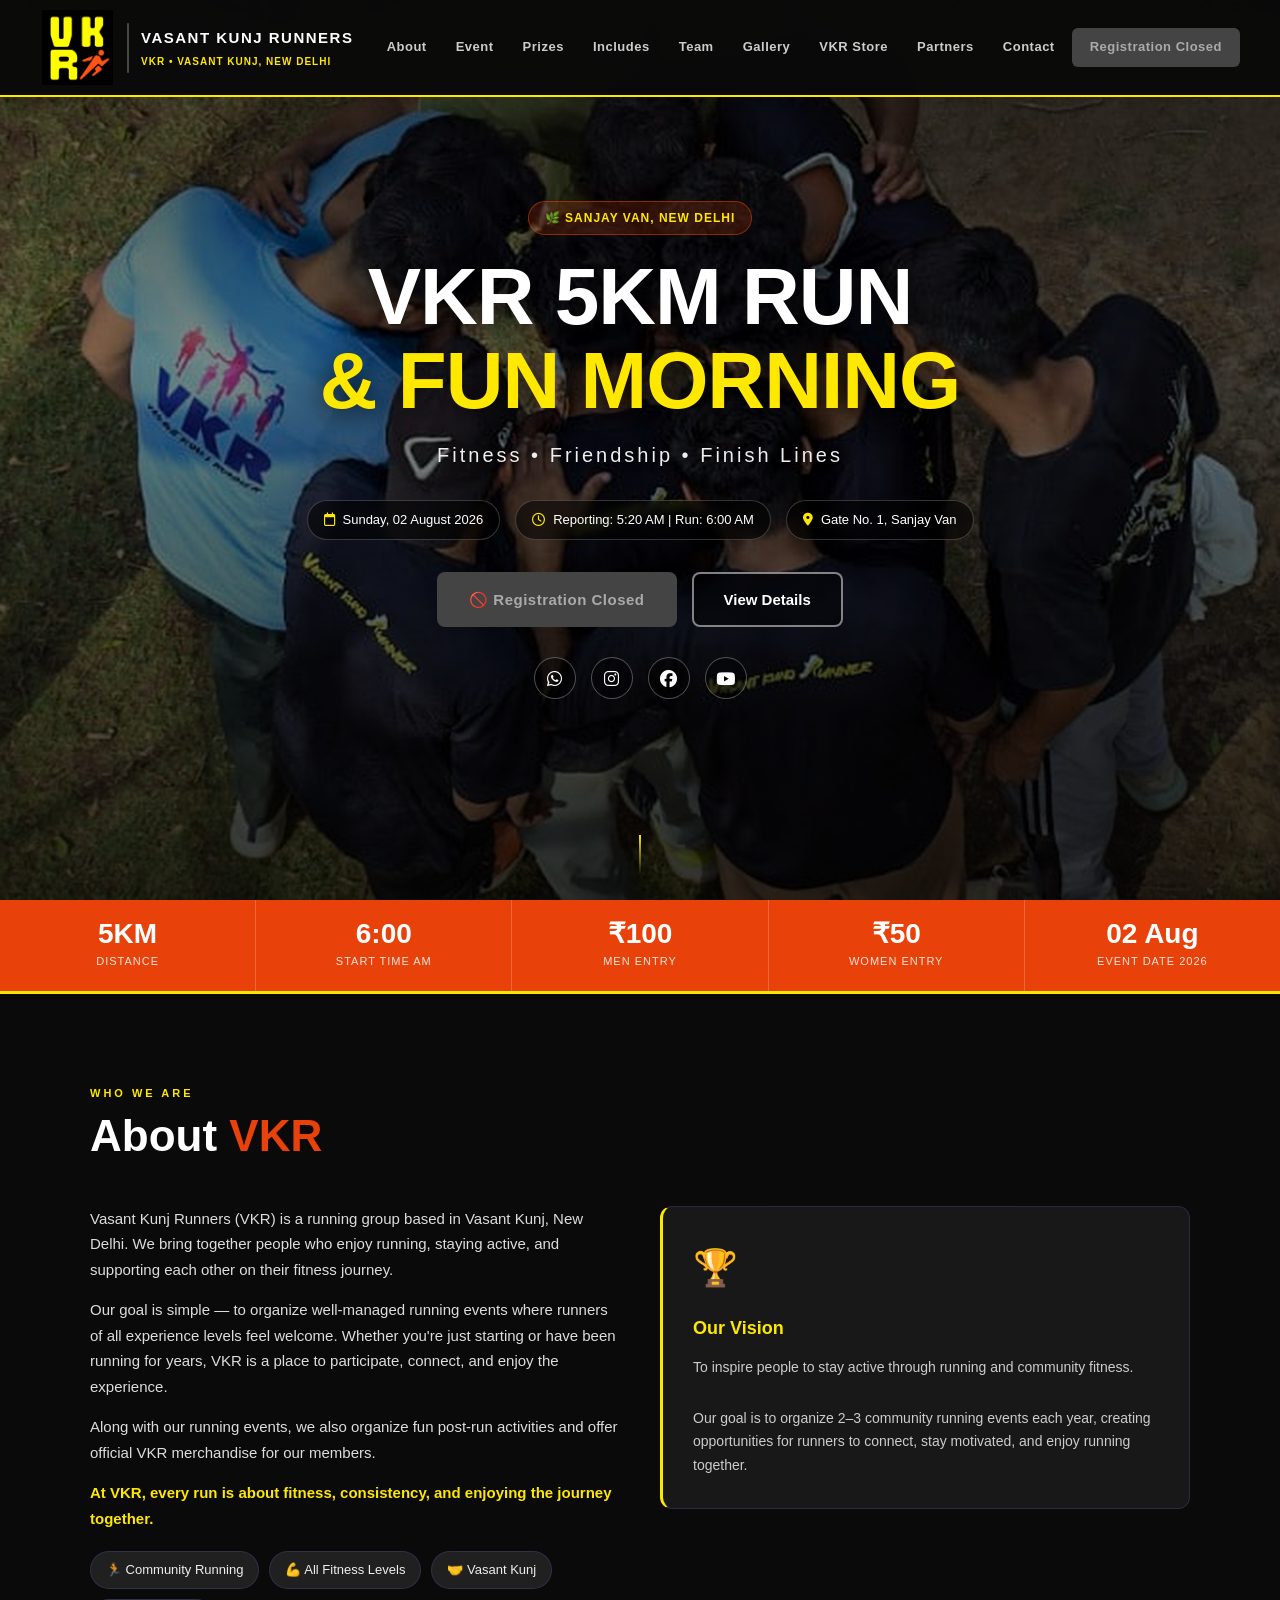
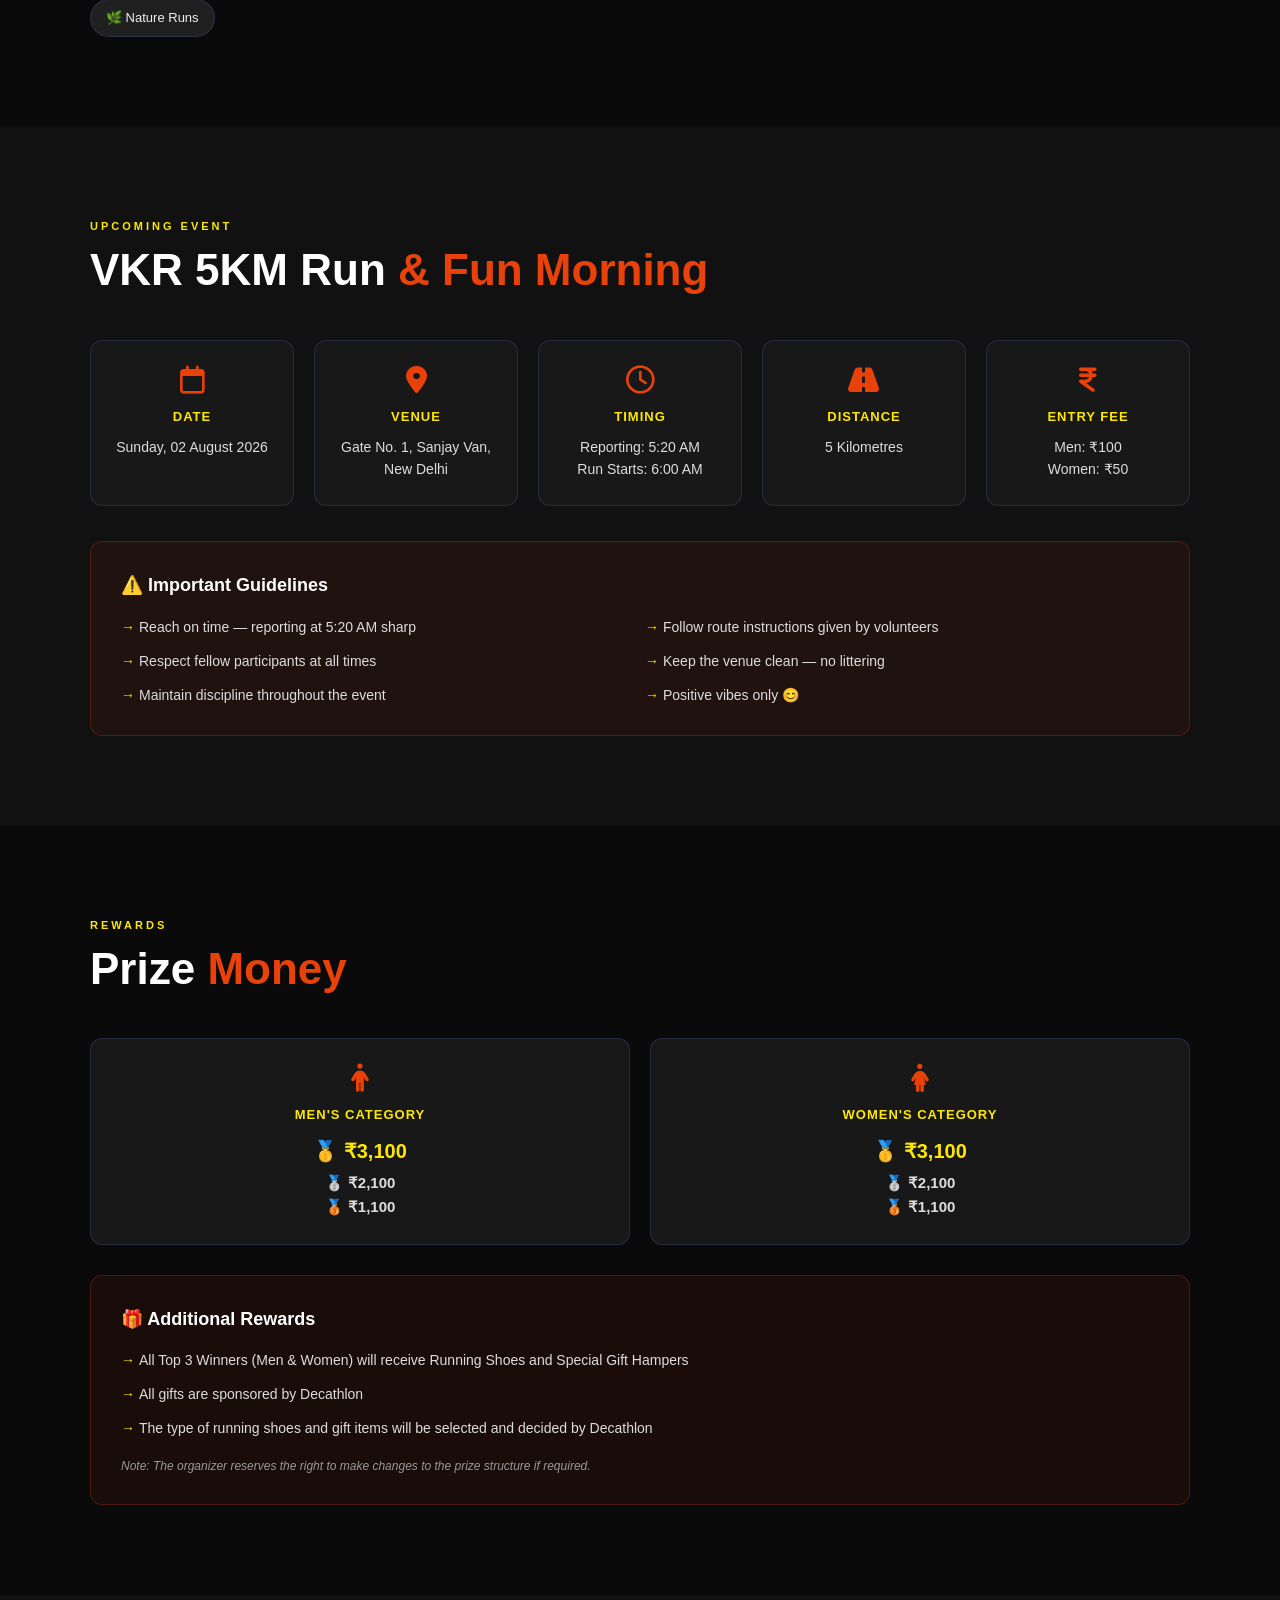
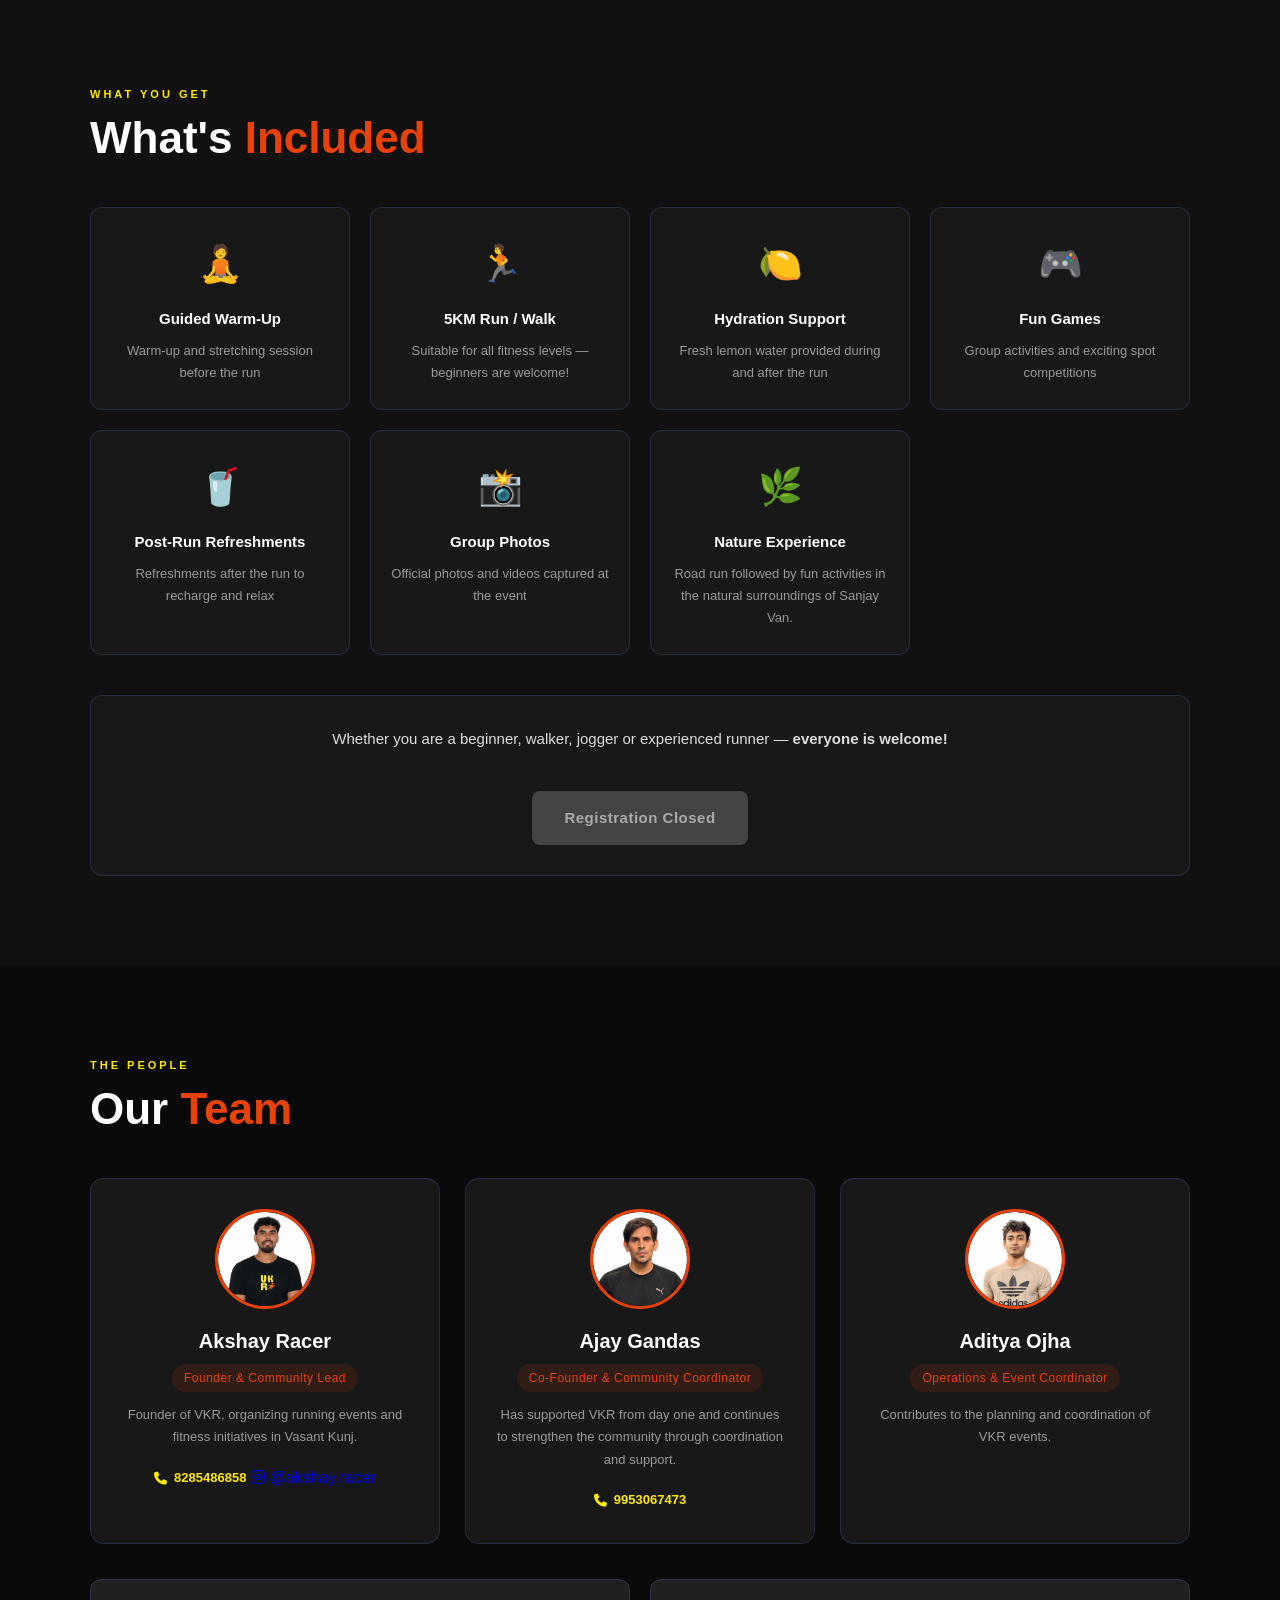
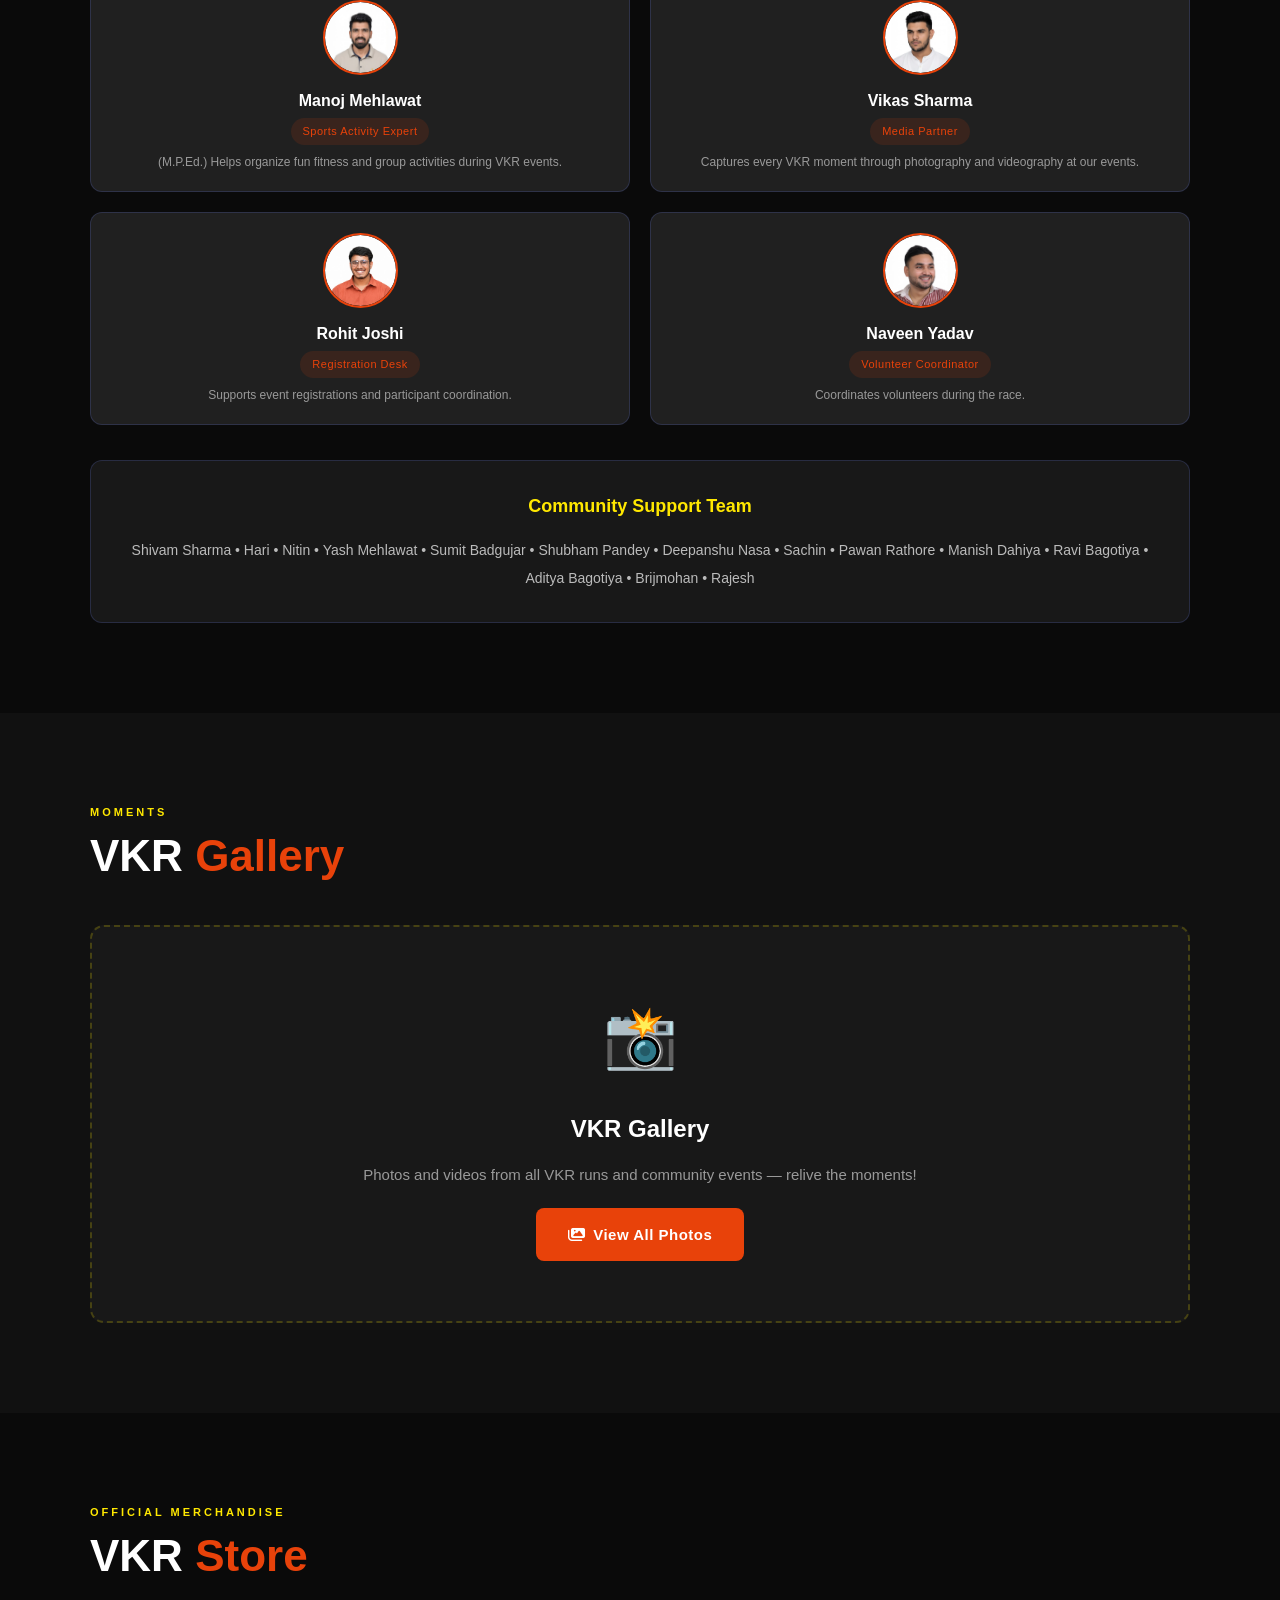
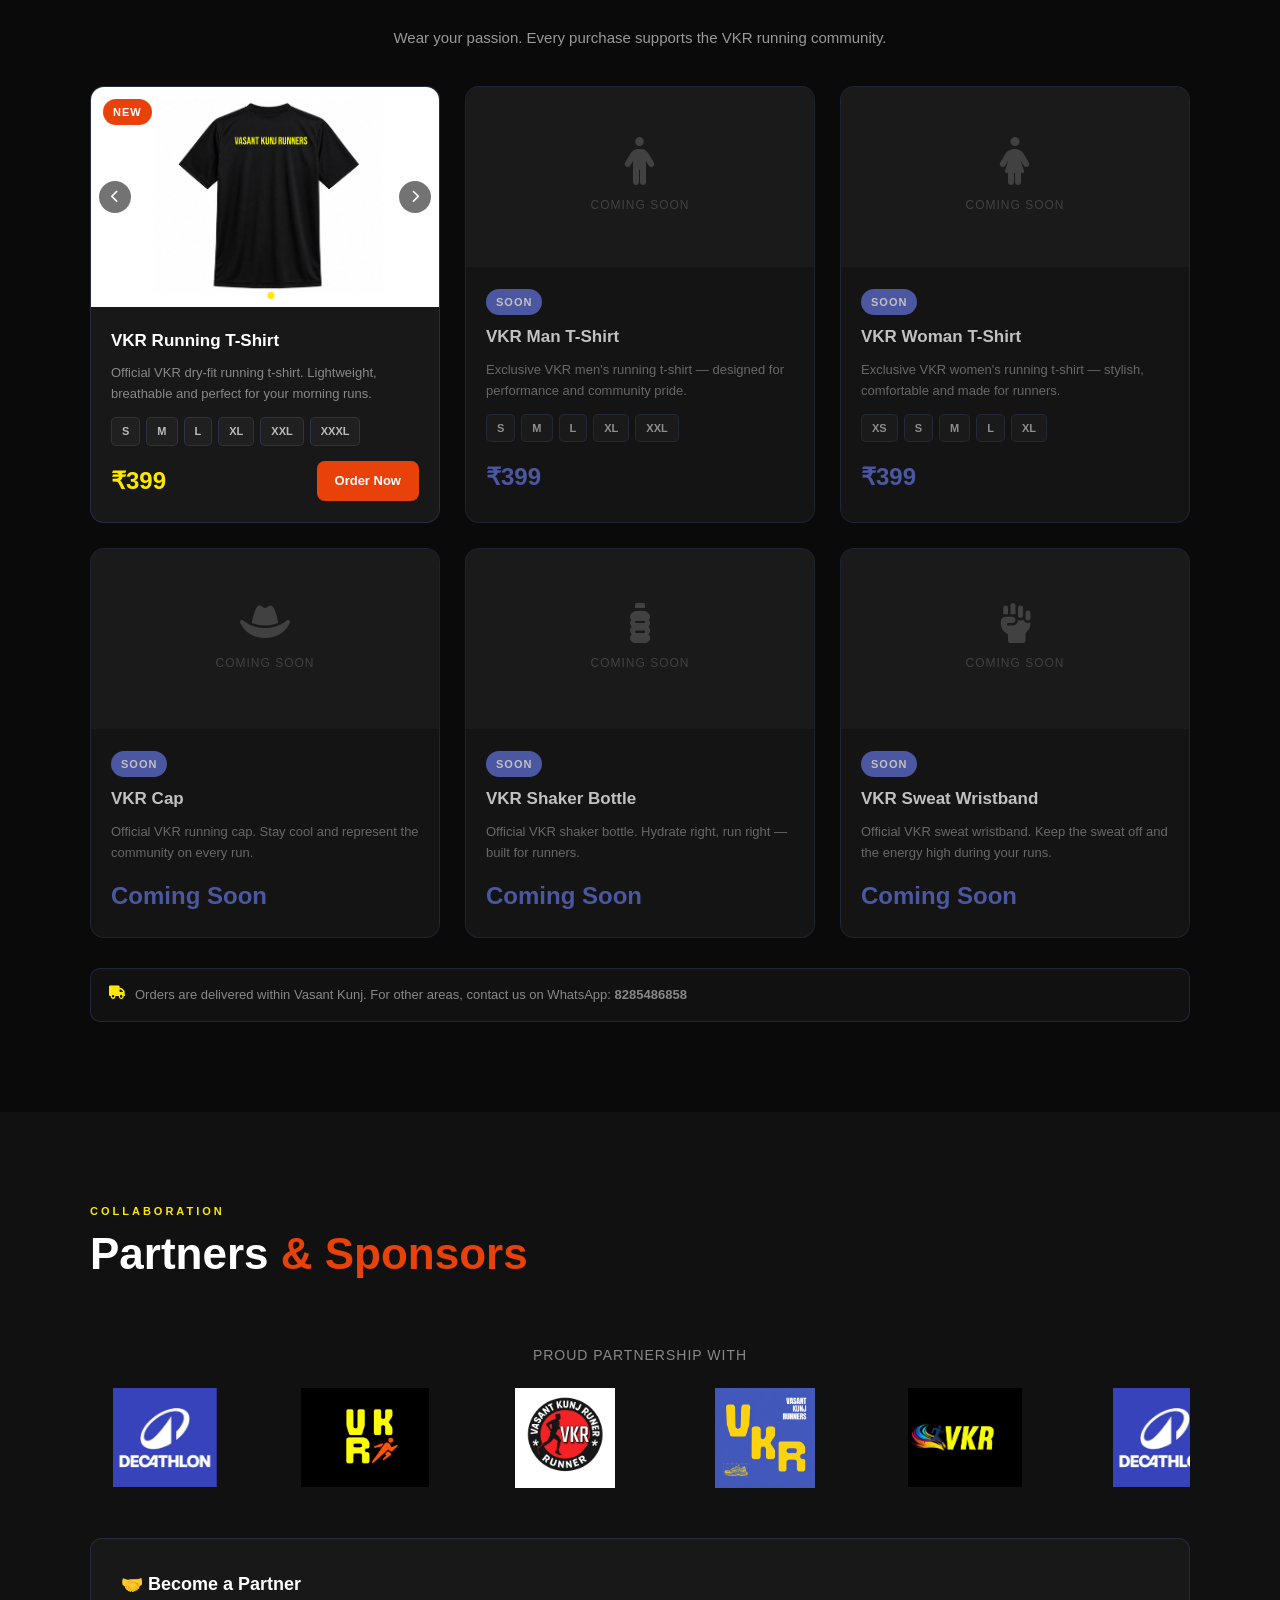
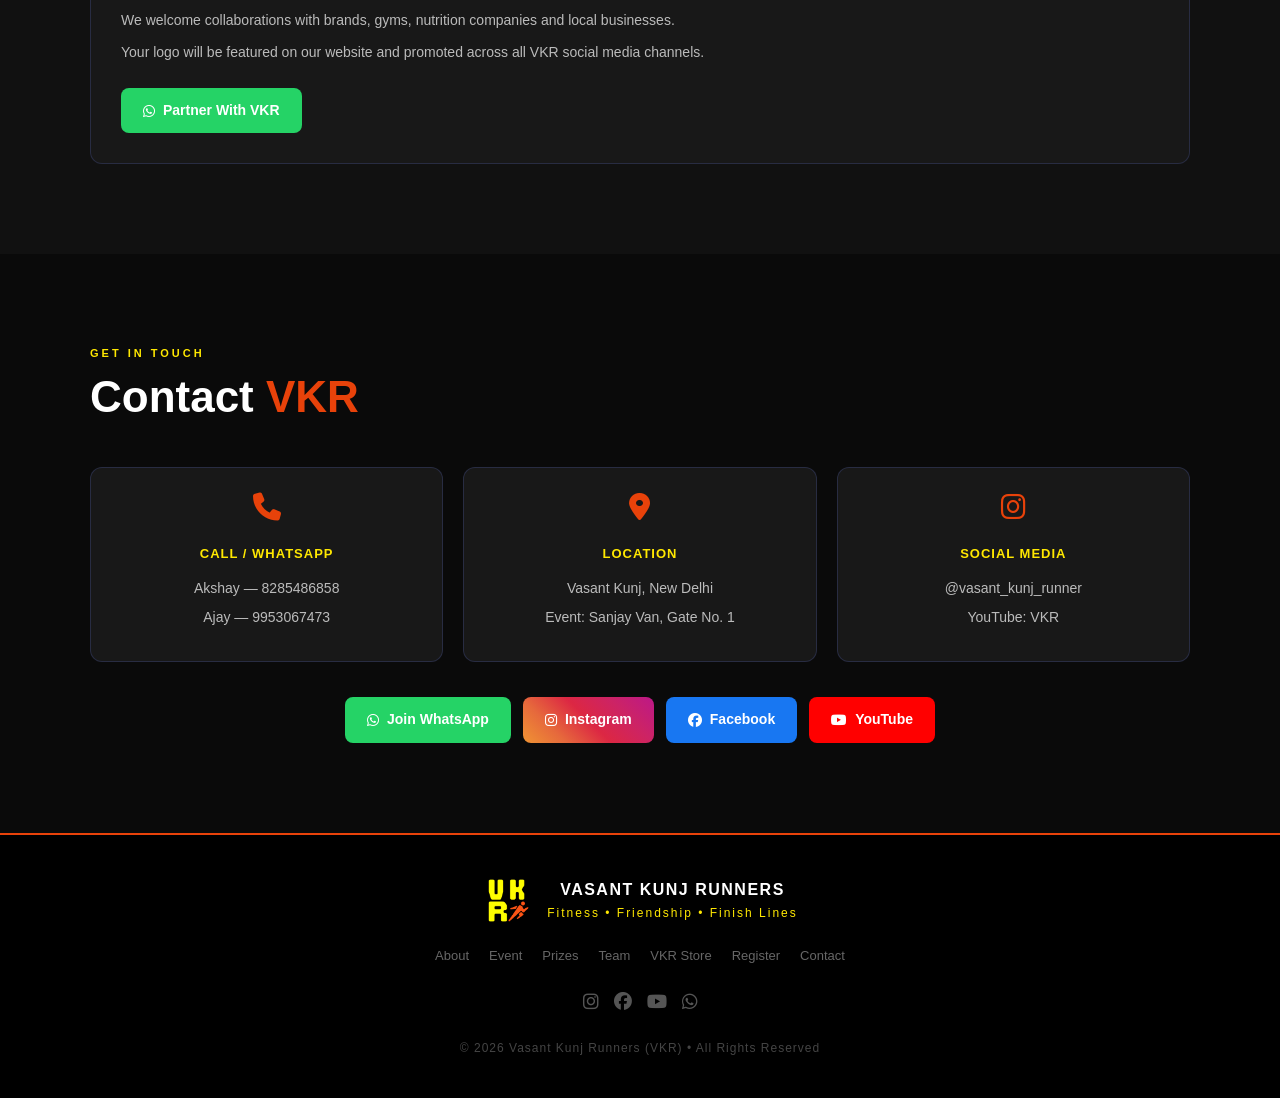
==== commit c0e3b04f: "Update index.html" ====
--- a/index.html
+++ b/index.html
@@ -30,7 +30,7 @@
     <a href="#store">VKR Store</a>
     <a href="#partners">Partners</a>
     <a href="#contact">Contact</a>
-    <a href="register.html" class="nav-cta">Register Now</a>
+    <a href="register.html" class="nav-cta" style="background:#444 !important; color:#aaa !important; cursor:not-allowed;">Registration Closed</a>
   </nav>
   <div class="header-right">
     <a href="#store" class="store-icon-btn" title="VKR Store"><i class="fa-solid fa-bag-shopping"></i></a>
@@ -64,7 +64,7 @@
       <div class="meta-item"><i class="fa-solid fa-location-dot"></i> Gate No. 1, Sanjay Van</div>
     </div>
     <div class="hero-actions">
-      <a href="register.html" class="btn-primary">🏃 Register Now</a>
+      <a href="register.html" class="btn-primary" style="background:#444 !important; color:#aaa !important; cursor:not-allowed; border-color:#444 !important;">🚫 Registration Closed</a>
       <a href="#event" class="btn-outline">View Details</a>
     </div>
     <div class="hero-socials">
@@ -188,7 +188,7 @@
     </div>
     <div class="includes-cta">
       <p>Whether you are a beginner, walker, jogger or experienced runner — <strong>everyone is welcome!</strong></p>
-      <a href="register.html" class="btn-primary" style="margin-top:20px;display:inline-flex;">Register Now — ₹100 / ₹50</a>
+      <a href="register.html" class="btn-primary" style="margin-top:20px;display:inline-flex;background:#444 !important; color:#aaa !important; cursor:not-allowed;">Registration Closed</a>
     </div>
   </div>
 </section>
